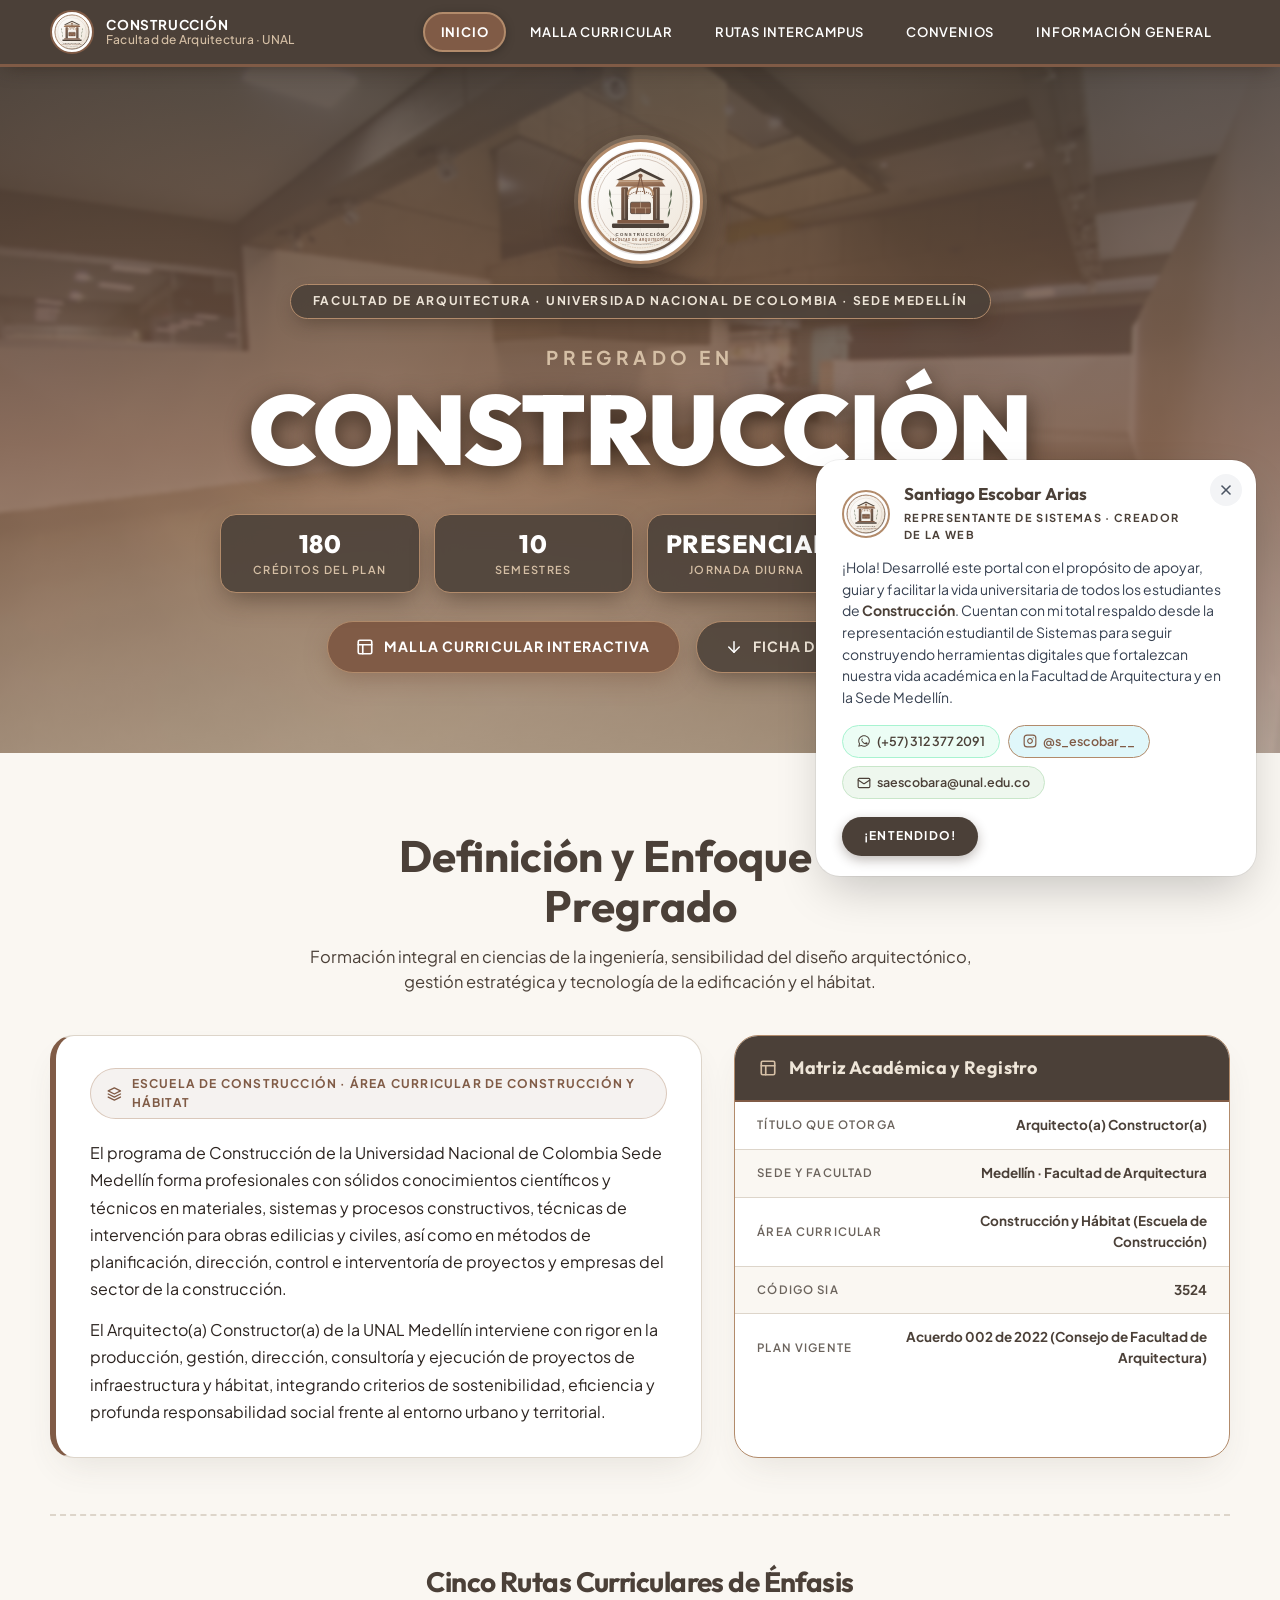
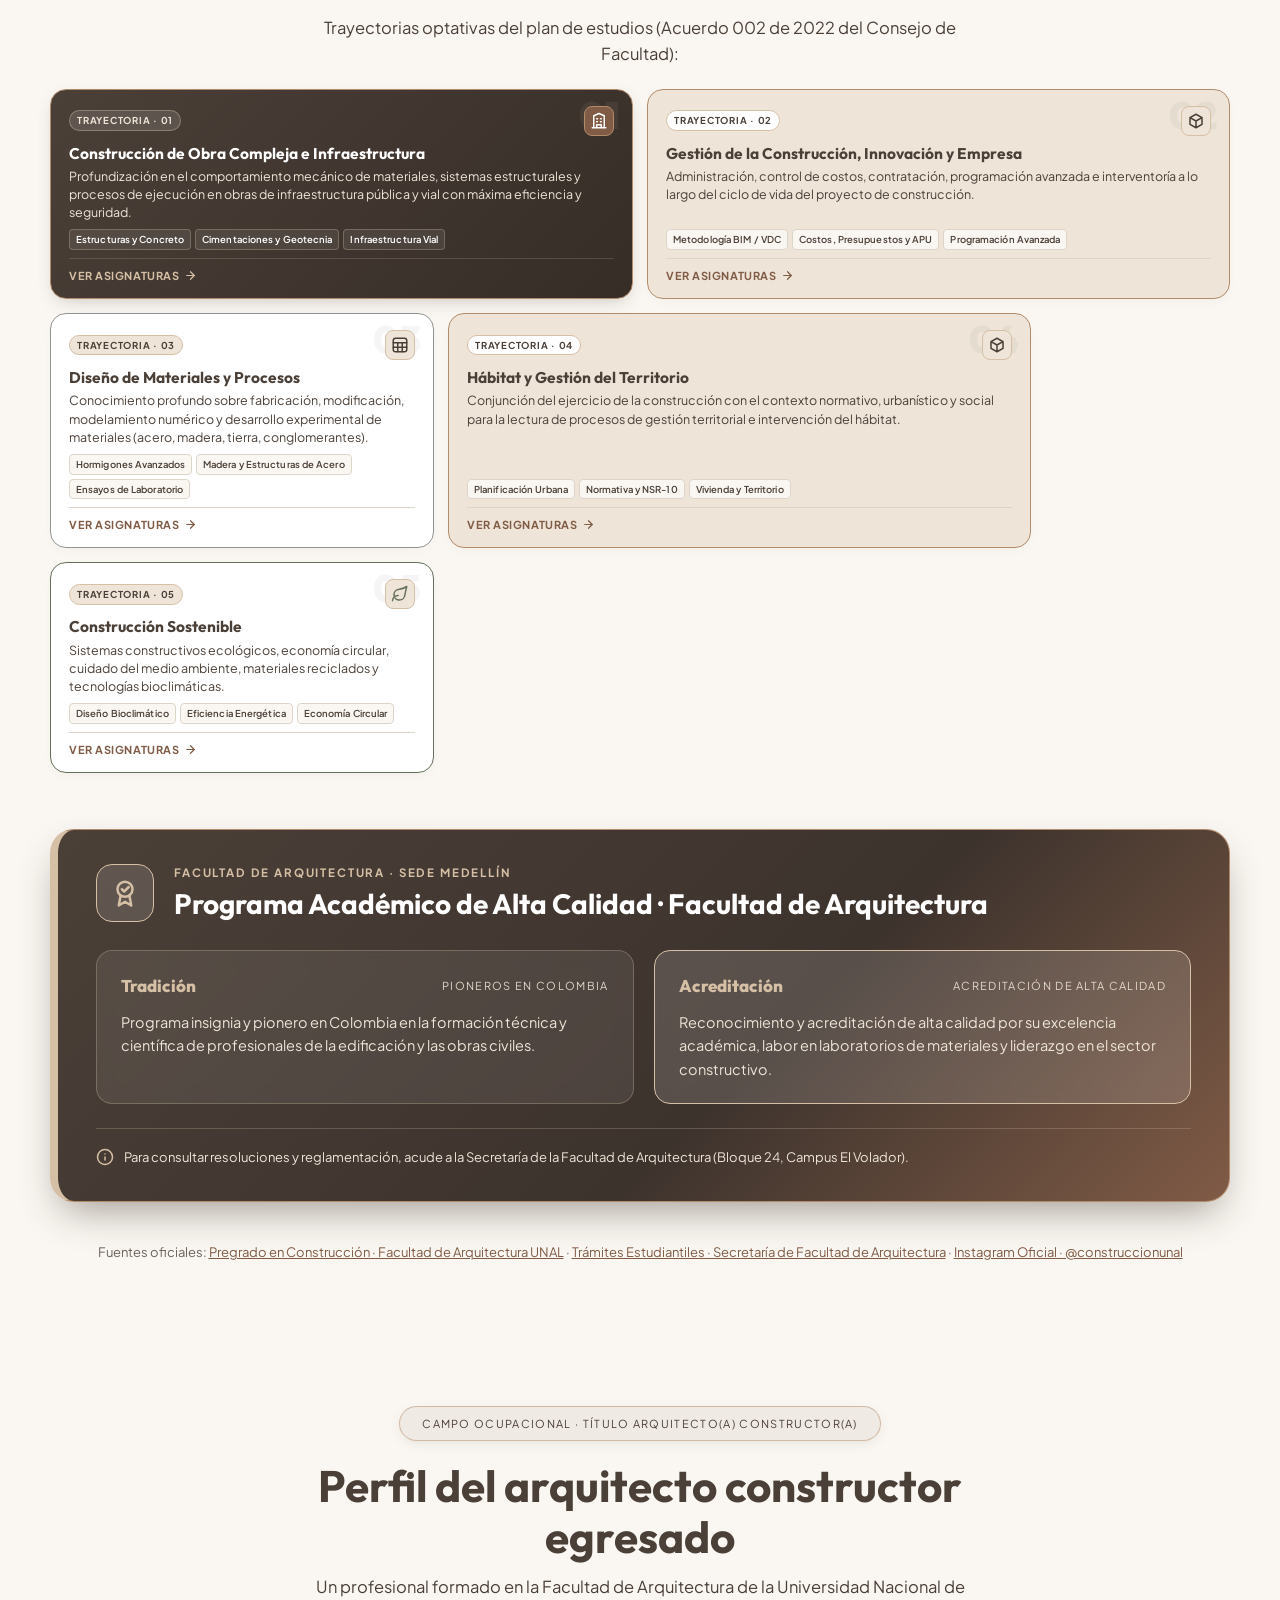
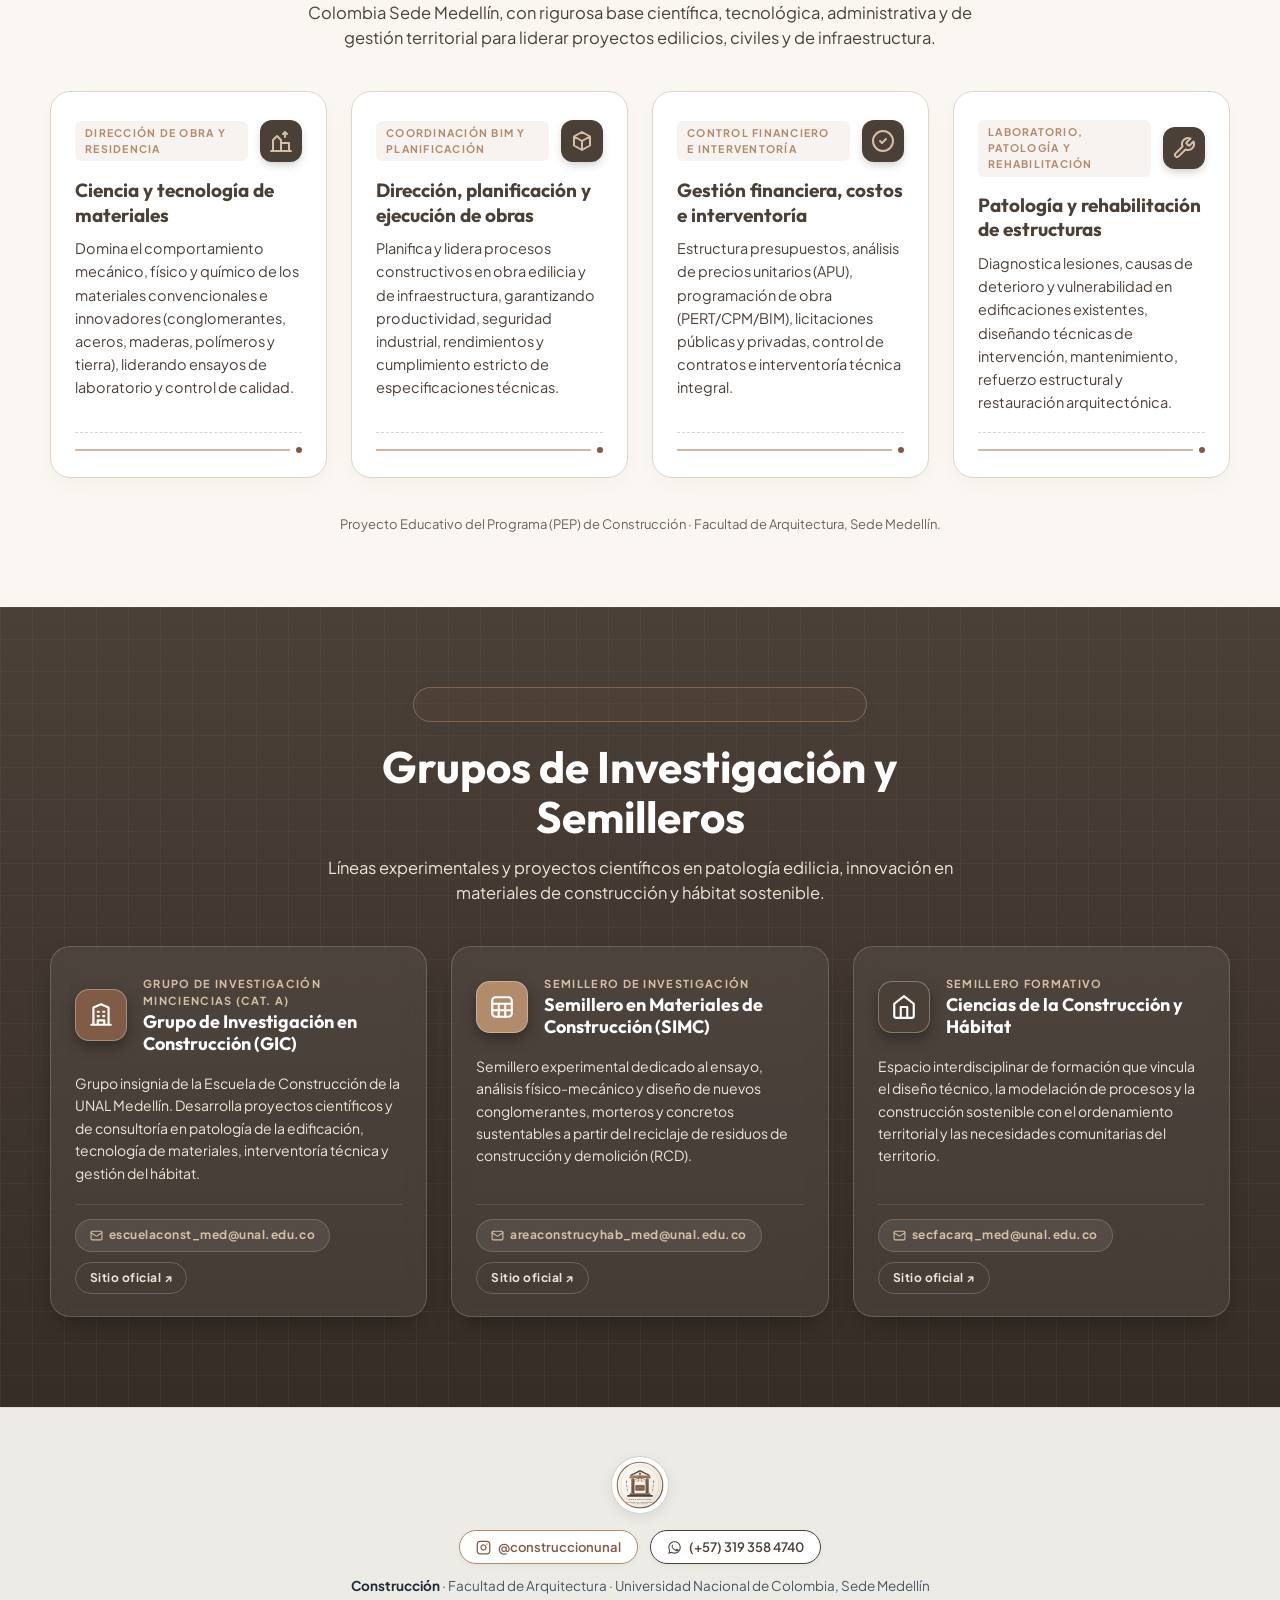
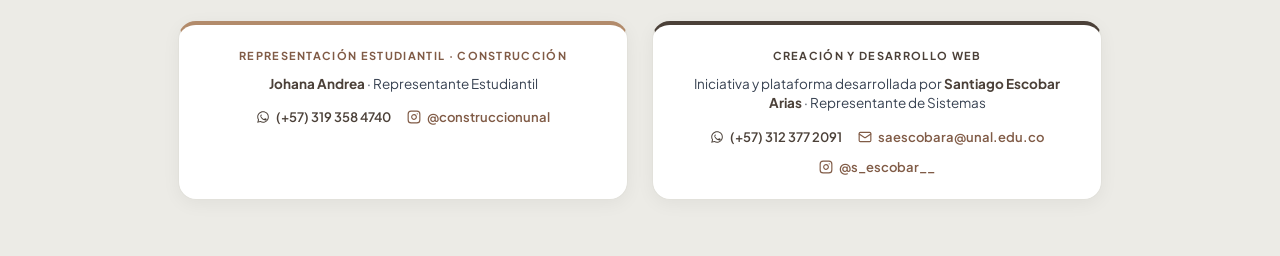
==== index.html @ 7290013f "Beta-construcción" ====
<!doctype html>
<html lang="es">
<head>
  <meta charset="utf-8">
  <meta name="viewport" content="width=device-width, initial-scale=1">
  <title>Construcción · UNAL Medellín</title>
  <meta name="description" content="Pregrado en Construcción de la Facultad de Arquitectura, Universidad Nacional de Colombia, Sede Medellín: información del programa, malla curricular interactiva, perfil del egresado, grupos estudiantiles y semilleros de investigación.">
  <link rel="icon" type="image/svg+xml" href="img/favicon.svg">
  <link rel="preconnect" href="https://fonts.googleapis.com">
  <link rel="preconnect" href="https://fonts.gstatic.com" crossorigin>
  <link rel="stylesheet" href="https://fonts.googleapis.com/css2?family=Outfit:wght@400;500;600;700;800;900&family=Plus+Jakarta+Sans:ital,wght@0,400;0,500;0,600;0,700;0,800;1,400;1,600&display=swap">
  <link rel="stylesheet" href="css/base.css">
  <link rel="stylesheet" href="css/inicio.css">
</head>
<body data-pagina="inicio">

  <div id="barra"></div>

  <!-- PORTADA -->
  <section class="portada foto foto--entrada">
    <div class="contenedor portada__contenido">
      <div class="portada__logo-wrap">
        <img class="portada__logo" src="img/logo-construccion.svg" alt="Logo de Construcción · Facultad de Arquitectura" width="130" height="130">
      </div>
      <p class="portada__lugar">Facultad de Arquitectura · Universidad Nacional de Colombia · Sede Medellín</p>

      <h1 class="portada__titulo">
        <span class="portada__antetitulo">Pregrado en</span>
        <span class="letras-varsity" data-texto="Construcción">Construcción</span>
      </h1>

      <ul class="portada__cifras" id="portada-cifras" aria-label="Datos clave del programa"></ul>

      <div class="portada__acciones">
        <a href="malla.html" class="portada__boton portada__boton--principal">
          <svg viewBox="0 0 24 24" fill="none" stroke="currentColor" stroke-width="2.2" stroke-linecap="round" stroke-linejoin="round" width="18" height="18" aria-hidden="true"><rect width="18" height="18" x="3" y="3" rx="2"/><path d="M3 9h18"/><path d="M9 21V9"/></svg>
          <span>Malla Curricular Interactiva</span>
        </a>
        <a href="#programa" class="portada__boton portada__boton--secundario">
          <svg viewBox="0 0 24 24" fill="none" stroke="currentColor" stroke-width="2" stroke-linecap="round" stroke-linejoin="round" width="18" height="18" aria-hidden="true"><path d="M12 5v14"/><path d="m19 12-7 7-7-7"/></svg>
          <span>Ficha del Proyecto</span>
        </a>
      </div>
    </div>
  </section>

  <main>

    <!-- EL PROGRAMA: se carga al abrir la página -->
    <section class="seccion programa" id="programa" aria-labelledby="programa-titulo">
      <div class="contenedor" id="programa-contenido">
        <p class="cargando">Cargando programa…</p>
      </div>
    </section>

    <!-- PERFIL DEL EGRESADO: se carga cuando la persona se acerca -->
    <section class="seccion perfil" id="perfil" aria-labelledby="perfil-titulo" data-carga="perfil">
      <div class="contenedor" id="perfil-contenido">
        <p class="cargando">Cargando perfil…</p>
      </div>
    </section>

    <!-- GRUPOS ESTUDIANTILES Y SEMILLEROS: se carga cuando la persona se acerca -->
    <section class="grupos" id="grupos" aria-labelledby="grupos-titulo" data-carga="grupos">
      <div class="contenedor" id="grupos-contenido">
        <p class="cargando">Cargando grupos…</p>
      </div>
    </section>

  </main>

  <div id="pie"></div>

  <script src="js/comun.js"></script>
  <script src="js/inicio.js"></script>
</body>
</html>
---- css/base.css ----
/* =========================================================
   CONSTRUCCIÓN · FACULTAD DE ARQUITECTURA · UNAL MEDELLÍN
   ESTILOS COMUNES — PALETA 02: TIERRA Y ARQUITECTURA + GRIS CEMENTO
   1. Variables y base
   2. Fondos y velos arquitectónicos
   3. Barra superior y navegación
   4. Portada
   5. Títulos de sección y mensajes
   6. Pie (Tarjetas oficiales)
   7. Mensaje flotante de bienvenida (Modal oficial)
   ========================================================= */


/* ---------- 1. Variables y base ---------- */

:root {
  /* Paleta Oficial Construcción · Facultad de Arquitectura (Paleta 02: Tierra y arquitectura + gris cemento) */
  --cafe-profundo: #4B4038;       /* Contraste profundo para textos, sombras y cabeceras */
  --tierra: #805B46;              /* Dominante de marca: ladrillo, arcilla, botones y acentos */
  --madera: #B28B6B;              /* Acento cálido estructural: tabs, bordes y badges */
  --arena: #D5BFA5;               /* Fondo suave, highlights y píldoras */
  --marfil: #EEE5D8;              /* Papel arquitectónico, fondos claros y contrastes limpios */
  --oliva: #65715B;               /* Sostenibilidad, ambiente y libre elección */
  --gris-cemento: #929493;        /* Concreto, líneas de retícula y metadatos */

  /* Aliases de compatibilidad */
  --verde-bosque: var(--cafe-profundo);
  --turquesa: var(--madera);
  --lima-vibrante: var(--arena);
  --lima-suave: var(--marfil);
  --azul-marino: var(--cafe-profundo);

  --color-primario: var(--tierra);
  --color-acento: var(--madera);
  --color-secundario: var(--cafe-profundo);
  --color-resalte: var(--arena);

  --azul: var(--tierra);
  --azul-oscuro: var(--cafe-profundo);
  --azul-brillante: var(--madera);
  --papel: #FAF7F2;
  --tinta: #2C2420;
  --tinta-suave: #4B4038;
  --gris: #6B635C;
  --linea: #DDD5CA;

  /* Colores de los componentes de la malla */
  --fundamentacion: #805B46;     /* Tierra / Arcilla (Ciencias Básicas e Ingeniería) */
  --disciplinar: #4B4038;        /* Café Profundo (Sistemas Constructivos y Obras) */
  --libre: #65715B;              /* Oliva (Libre Elección y Hábitat) */
  --optativa: #B28B6B;          /* Madera (Rutas Curriculares de Énfasis) */
  --nivelacion: #929493;        /* Gris Cemento (Nivelación) */

  /* Tipografías modernas que evocan Construcción y Hábitat */
  --letra-titulo: 'Outfit', -apple-system, BlinkMacSystemFont, "Segoe UI", Roboto, sans-serif;
  --letra-universidad: 'Plus Jakarta Sans', -apple-system, BlinkMacSystemFont, "Segoe UI", Roboto, sans-serif;
  --letra-texto: 'Plus Jakarta Sans', -apple-system, BlinkMacSystemFont, "Segoe UI", Roboto, sans-serif;
  --letra-estrecha: 'Plus Jakarta Sans', -apple-system, BlinkMacSystemFont, "Segoe UI", Roboto, sans-serif;
}

*, *::before, *::after { box-sizing: border-box; }
[hidden] { display: none !important; }

html { scroll-behavior: smooth; }

body {
  margin: 0;
  font-family: var(--letra-texto);
  line-height: 1.55;
  color: var(--tinta);
  background: url(../img/textura.svg), var(--papel);
}

h1, h2, h3, h4, p { margin: 0; }
svg { display: block; }
button { font: inherit; color: inherit; cursor: pointer; }
a { color: var(--azul); }

.contenedor {
  width: min(1180px, 100% - 32px);
  margin-inline: auto;
}

.solo-lectores {
  position: absolute;
  width: 1px; height: 1px;
  overflow: hidden;
  clip-path: inset(50%);
  white-space: nowrap;
}

@keyframes aparecer {
  from { opacity: 0; transform: translateY(8px); }
  to { opacity: 1; transform: none; }
}


/* ---------- 2. Fondos con fotos de la Facultad de Arquitectura / Hábitat y Construcción ----------
   Uso: class="foto foto--entrada". La foto va en ::before y un velo arquitectónico en ::after. */

.foto {
  position: relative;
  isolation: isolate;
  overflow: hidden;
  background-color: var(--verde-bosque);
}
.foto::before,
.foto::after {
  content: '';
  position: absolute;
  z-index: -1;
}
.foto::before {
  inset: -14px;
  background-size: cover;
  background-position: center;
  filter: blur(2px);
}
.foto::after {
  inset: 0;
  background: linear-gradient(180deg, rgba(75, 64, 56, 0.88) 0%, rgba(128, 91, 70, 0.8) 55%, rgba(178, 139, 107, 0.55) 100%);
}
.foto--entrada::before { background-image: url(../img/campus-edificio.jpg); }
.foto--panoramica::before,
.foto--edificio::before { background-image: url(../img/campus-entrada.jpg); }


/* ---------- 3. Barra superior y navegación ---------- */

.barra {
  position: sticky;
  top: 0;
  z-index: 20;
  background: var(--cafe-profundo);
  border-bottom: 3.5px solid var(--tierra);
  box-shadow: 0 4px 20px -6px rgba(45, 30, 20, .6);
}
.barra__contenido {
  display: flex;
  align-items: center;
  justify-content: space-between;
  gap: 16px;
  min-height: 64px;
}
.barra__marca {
  display: flex;
  align-items: center;
  gap: 12px;
  color: #fff;
  text-decoration: none;
}
.barra__escudo { width: 44px; height: 44px; flex: none; display: flex; align-items: center; justify-content: center; }
.barra__escudo-img {
  width: 44px;
  height: 44px;
  border-radius: 50%;
  object-fit: contain;
  padding: 2px;
  border: 2px solid var(--tierra);
  background: #fff;
  display: block;
}
.barra__texto {
  display: flex;
  flex-direction: column;
  font-family: var(--letra-universidad);
  font-size: 13.5px;
  font-weight: 700;
  line-height: 1.2;
  letter-spacing: .06em;
  text-transform: uppercase;
  color: #ffffff;
}
.barra__texto small {
  font-family: var(--letra-texto);
  font-size: 12px;
  letter-spacing: .02em;
  text-transform: none;
  color: var(--arena);
  font-weight: 500;
}

.nav { display: flex; gap: 6px; }
.nav a {
  padding: 8px 16px;
  border-radius: 999px;
  border: 2px solid transparent;
  font-family: var(--letra-universidad);
  font-size: 13px;
  letter-spacing: .06em;
  text-transform: uppercase;
  font-weight: 600;
  text-decoration: none;
  white-space: nowrap;
  color: #ffffff;
  transition: background .15s, color .15s, border-color .15s;
}
.nav a:hover {
  background: rgba(213, 191, 165, .2);
  color: var(--marfil);
}
.nav a[aria-current="page"] {
  background: var(--tierra);
  color: #ffffff;
  border-color: var(--madera);
  font-weight: 700;
  box-shadow: 0 2px 10px rgba(0, 0, 0, .25);
}
.nav a:focus-visible { outline: 3px solid var(--arena); outline-offset: 2px; }

/* Botón menú móvil (oculto en pantallas grandes) */
.barra__boton-menu {
  display: none;
  align-items: center;
  gap: 8px;
  padding: 8px 14px;
  border-radius: 999px;
  border: 1.5px solid rgba(255, 255, 255, 0.35);
  background: rgba(255, 255, 255, 0.1);
  color: #fff;
  font-family: var(--letra-universidad);
  font-size: 12px;
  letter-spacing: .1em;
  text-transform: uppercase;
  font-weight: 600;
  transition: background .15s, border-color .15s, color .15s, transform .1s;
}
.barra__boton-menu:hover {
  background: rgba(255, 255, 255, 0.2);
  border-color: #fff;
}
.barra__boton-menu:active {
  transform: scale(0.97);
}
.barra__boton-menu:focus-visible {
  outline: 3px solid var(--lima-vibrante);
  outline-offset: 2px;
}
.barra__icono {
  width: 18px;
  height: 18px;
  display: flex;
  align-items: center;
  justify-content: center;
}
.barra__icono svg {
  width: 18px;
  height: 18px;
}
.barra__icono--cerrar {
  display: none;
}

/* Estado abierto en la barra */
.barra.is-menu-abierto .barra__boton-menu {
  background: #fff;
  color: var(--verde-bosque);
  border-color: var(--lima-vibrante);
}
.barra.is-menu-abierto .barra__icono--abrir {
  display: none;
}
.barra.is-menu-abierto .barra__icono--cerrar {
  display: flex;
}


/* ---------- 4. Portada ---------- */

.portada__contenido {
  display: flex;
  flex-direction: column;
  align-items: center;
  text-align: center;
  padding: 72px 0 80px;
}
.portada--corta .portada__contenido { padding: 48px 0 52px; }

.portada__lugar {
  display: inline-flex;
  align-items: center;
  gap: 8px;
  padding: 7px 22px;
  border-radius: 999px;
  background: rgba(75, 64, 56, 0.88);
  border: 1px solid var(--madera);
  color: var(--marfil);
  font-family: var(--letra-universidad);
  font-size: 12px;
  font-weight: 700;
  letter-spacing: .14em;
  text-transform: uppercase;
  margin-bottom: 18px;
  backdrop-filter: blur(10px);
  box-shadow: 0 8px 20px -6px rgba(45, 30, 20, 0.45);
}
.portada__titulo { margin-top: 6px; }
.portada__antetitulo {
  display: block;
  font-family: var(--letra-universidad);
  font-size: clamp(14px, 2.2vw, 19px);
  letter-spacing: .24em;
  text-transform: uppercase;
  color: var(--arena);
  font-weight: 700;
  margin-bottom: 8px;
}

/* Tipografía de portada moderna */
.letras-varsity {
  position: relative;
  display: inline-block;
  font-family: var(--letra-titulo);
  font-weight: 900;
  font-size: clamp(48px, 9vw, 98px);
  line-height: 1;
  letter-spacing: -0.01em;
  text-transform: uppercase;
  color: #ffffff;
  text-shadow: 0 6px 24px rgba(45, 30, 20, 0.85);
}
.portada--corta .letras-varsity { font-size: clamp(40px, 7vw, 82px); }
.letras-varsity--sub {
  display: block;
  margin-top: 4px;
  font-size: clamp(44px, 8.5vw, 92px);
  letter-spacing: -0.01em;
  background: linear-gradient(135deg, var(--arena) 0%, var(--marfil) 100%);
  -webkit-background-clip: text;
  -webkit-text-fill-color: transparent;
  filter: drop-shadow(0 4px 18px rgba(45, 30, 20, 0.6));
}
.letras-varsity::before {
  display: none;
}

.portada__logo-wrap {
  margin-bottom: 20px;
}
.portada__logo {
  width: 125px;
  height: 125px;
  border-radius: 50%;
  object-fit: contain;
  padding: 6px;
  border: 3.5px solid var(--madera);
  box-shadow: 0 12px 32px rgba(45, 30, 20, .6), 0 0 0 4px rgba(213, 191, 165, 0.3);
  background: #ffffff;
  display: block;
  margin: 0 auto;
  transition: transform .25s ease, box-shadow .25s ease;
}
.portada__logo:hover {
  transform: scale(1.06);
  box-shadow: 0 16px 36px rgba(45, 30, 20, .75), 0 0 0 5px var(--arena);
}

.portada__subtitulo {
  margin-top: 14px;
  font-family: var(--letra-titulo);
  font-size: clamp(24px, 4.2vw, 44px);
  letter-spacing: .02em;
  text-transform: uppercase;
  font-weight: 700;
  color: #fff;
}
.portada__texto {
  max-width: 620px;
  margin-top: 14px;
  font-size: 17px;
  color: var(--marfil);
}

.portada__cifras {
  display: grid;
  grid-template-columns: repeat(4, 1fr);
  gap: 14px;
  width: min(840px, 100%);
  margin: 36px 0 0;
  padding: 0;
  list-style: none;
}
.portada__cifras li {
  display: flex;
  flex-direction: column;
  align-items: center;
  justify-content: center;
  padding: 16px 14px;
  background: rgba(75, 64, 56, 0.88);
  backdrop-filter: blur(14px);
  border: 1.5px solid var(--madera);
  border-radius: 16px;
  box-shadow: 0 10px 26px -6px rgba(45, 30, 20, 0.5);
  transition: transform .2s ease, border-color .2s ease, box-shadow .2s ease;
  font-family: var(--letra-titulo);
  font-weight: 800;
  font-size: 25px;
  line-height: 1.1;
  letter-spacing: .02em;
  text-transform: uppercase;
  color: #ffffff;
}
.portada__cifras li:hover {
  transform: translateY(-3px);
  border-color: var(--arena);
  background: rgba(75, 64, 56, 0.95);
  box-shadow: 0 16px 32px -6px rgba(45, 30, 20, 0.65);
}
.portada__cifras small {
  margin-top: 5px;
  font-family: var(--letra-universidad);
  font-weight: 600;
  font-size: 11px;
  letter-spacing: .12em;
  text-transform: uppercase;
  color: var(--arena);
}

.portada__boton {
  display: inline-flex;
  align-items: center;
  gap: 10px;
  height: 52px;
  margin-top: 28px;
  padding: 0 28px;
  border-radius: 999px;
  background: var(--tierra);
  color: #ffffff;
  font-family: var(--letra-universidad);
  font-weight: 700;
  font-size: 14px;
  letter-spacing: .08em;
  text-transform: uppercase;
  text-decoration: none;
  border: 1.5px solid var(--madera);
  box-shadow: 0 8px 24px -4px rgba(128, 91, 70, .55);
  transition: transform .15s, background .15s, box-shadow .15s, border-color .15s;
}
.portada__boton:hover {
  transform: translateY(-2px);
  background: var(--madera);
  border-color: var(--arena);
  color: #ffffff;
  box-shadow: 0 12px 28px -4px rgba(128, 91, 70, .7);
}
.portada__boton svg { width: 18px; height: 18px; color: #ffffff; }

.portada__acciones {
  display: flex;
  flex-wrap: wrap;
  align-items: center;
  justify-content: center;
  gap: 16px;
  margin-top: 28px;
}
.portada__acciones .portada__boton {
  margin-top: 0;
}
.portada__boton--secundario {
  background: rgba(75, 64, 56, .85);
  color: var(--marfil);
  border: 1.5px solid var(--madera);
  box-shadow: 0 8px 24px -6px rgba(45, 30, 20, .5);
}
.portada__boton--secundario:hover {
  background: var(--cafe-profundo);
  border-color: var(--arena);
  color: #ffffff;
  box-shadow: 0 12px 28px -6px rgba(45, 30, 20, .7);
}
  border-color: var(--turquesa);
  color: #fff;
  box-shadow: 0 12px 26px -8px rgba(0, 188, 200, .4);
}
.portada__boton--secundario svg {
  color: var(--turquesa);
}


/* ---------- 5. Títulos de sección y mensajes ---------- */

.seccion { padding: 72px 0; }

.seccion-titulo {
  max-width: 680px;
  margin: 0 auto 40px;
  text-align: center;
}
.seccion-titulo__antetitulo {
  font-family: var(--letra-universidad);
  font-size: 12.5px;
  font-weight: 700;
  letter-spacing: .2em;
  text-transform: uppercase;
  color: var(--tierra);
}
.seccion-titulo h2 {
  margin-top: 6px;
  font-family: var(--letra-titulo);
  font-weight: 700;
  font-size: clamp(30px, 4.5vw, 44px);
  line-height: 1.15;
  color: var(--verde-bosque);
  -webkit-text-stroke: 0;
  filter: none;
}
.seccion-titulo__intro { margin-top: 12px; font-size: 16.5px; color: var(--tinta-suave); }

.aviso {
  max-width: 560px;
  margin: 40px auto;
  padding: 22px 24px;
  border: 2px dashed var(--azul);
  border-radius: 18px;
  background: #fff;
  text-align: center;
  color: var(--tinta-suave);
}
.aviso strong { color: var(--azul-marino); }
.aviso code {
  padding: 2px 6px;
  border-radius: 6px;
  background: var(--marfil);
  color: var(--cafe-profundo);
  font-size: 14px;
}

.cargando {
  padding: 48px 0;
  text-align: center;
  font-family: var(--letra-universidad);
  letter-spacing: .2em;
  text-transform: uppercase;
  font-size: 13px;
  color: var(--gris);
}


/* ---------- 6. Pie de Página (Idéntico al diseño con 2 tarjetas) ---------- */

.pie {
  background: #ecebe6;
  border-top: 1px solid #dddcd6;
  padding: 48px 16px 56px;
  display: flex;
  flex-direction: column;
  align-items: center;
  gap: 24px;
}

.pie__marca-central {
  display: flex;
  flex-direction: column;
  align-items: center;
  text-align: center;
  gap: 12px;
  max-width: 680px;
  margin: 0 auto;
}

.pie__escudo {
  width: 58px;
  height: 58px;
  display: flex;
  align-items: center;
  justify-content: center;
  margin-bottom: 2px;
}

.pie__escudo-img {
  width: 58px;
  height: 58px;
  border-radius: 50%;
  object-fit: contain;
  background: #ffffff;
  padding: 4px;
  border: 1px solid #d4d3cc;
  box-shadow: 0 4px 14px rgba(0, 0, 0, 0.08);
  display: block;
}

.pie__pildoras-carrera {
  display: inline-flex;
  align-items: center;
  justify-content: center;
  gap: 12px;
  flex-wrap: wrap;
  margin-top: 2px;
}

.pie__pildora {
  display: inline-flex;
  align-items: center;
  gap: 7px;
  padding: 6px 16px;
  border-radius: 999px;
  background: #ffffff;
  border: 1px solid #dfded8;
  font-size: 13px;
  font-weight: 600;
  text-decoration: none;
  box-shadow: 0 2px 6px rgba(0, 0, 0, 0.04);
  transition: transform .15s, border-color .15s, box-shadow .15s;
}

.pie__pildora:hover {
  transform: translateY(-1px);
  box-shadow: 0 4px 12px rgba(0, 0, 0, 0.08);
}

.pie__pildora--ig {
  color: var(--azul);
  border-color: var(--turquesa);
}
.pie__pildora--ig:hover {
  background: rgba(178, 139, 107, 0.1);
  border-color: var(--azul);
}

.pie__pildora--wpp {
  color: var(--verde-bosque);
  border-color: var(--verde-bosque);
}
.pie__pildora--wpp:hover {
  background: rgba(128, 91, 70, 0.1);
  border-color: var(--verde-bosque);
}

.pie__titulo-carrera {
  font-size: 13.5px;
  color: #4b5563;
  line-height: 1.5;
  margin: 0;
}

.pie__titulo-carrera strong {
  color: #1f2937;
  font-weight: 700;
}

/* Rejilla de dos tarjetas */
.pie__tarjetas-grid {
  display: grid;
  grid-template-columns: repeat(2, minmax(320px, 450px));
  justify-content: center;
  gap: 24px;
  width: min(940px, 100%);
  margin: 0 auto;
}

.pie__tarjeta {
  background: #ffffff;
  border-radius: 18px;
  padding: 22px 24px;
  box-shadow: 0 4px 18px rgba(0, 0, 0, 0.05);
  border: 1px solid #e2e1db;
  text-align: center;
  display: flex;
  flex-direction: column;
  align-items: center;
  gap: 10px;
  position: relative;
  overflow: hidden;
}

.pie__tarjeta--representacion {
  border-top: 4px solid var(--turquesa);
}

.pie__tarjeta--desarrollo {
  border-top: 4px solid var(--verde-bosque);
}

.pie__tarjeta-sub {
  font-family: var(--letra-universidad);
  font-size: 11px;
  font-weight: 700;
  letter-spacing: .12em;
  text-transform: uppercase;
}

.pie__tarjeta--representacion .pie__tarjeta-sub {
  color: var(--azul);
}

.pie__tarjeta--desarrollo .pie__tarjeta-sub {
  color: var(--verde-bosque);
}

.pie__tarjeta-nombre {
  font-size: 13.5px;
  line-height: 1.45;
  color: #374151;
  margin: 0;
}

.pie__tarjeta-nombre strong {
  color: var(--azul-marino);
  font-weight: 700;
}

.pie__tarjeta-enlaces {
  display: flex;
  align-items: center;
  justify-content: center;
  gap: 16px;
  flex-wrap: wrap;
  margin-top: 4px;
}

.pie__tarjeta-enlaces--segunda {
  margin-top: 0;
}

.pie__enlace-contacto {
  display: inline-flex;
  align-items: center;
  gap: 6px;
  font-size: 13px;
  text-decoration: none;
  font-weight: 600;
  transition: color .15s, transform .15s;
}

.pie__enlace-contacto:hover {
  transform: translateY(-1px);
}

.pie__enlace-contacto--wpp {
  color: var(--verde-bosque);
}
.pie__enlace-contacto--wpp:hover {
  color: var(--turquesa);
}

.pie__enlace-contacto--correo {
  color: var(--azul);
}
.pie__enlace-contacto--correo:hover {
  color: var(--azul-marino);
}

.pie__enlace-contacto--ig {
  color: var(--azul);
}
.pie__enlace-contacto--ig:hover {
  color: var(--verde-bosque);
}


/* ---------- 7. Mensaje flotante de bienvenida (Diseño modal oficial) ---------- */

.toast-autor {
  position: fixed;
  bottom: 24px;
  right: 24px;
  z-index: 9999;
  max-width: 440px;
  width: calc(100% - 32px);
  pointer-events: none;
  opacity: 0;
  transform: translateY(24px) scale(0.96);
  transition: opacity .35s cubic-bezier(0.16, 1, 0.3, 1), transform .35s cubic-bezier(0.16, 1, 0.3, 1);
}

.toast-autor.is-visible {
  pointer-events: auto;
  opacity: 1;
  transform: translateY(0) scale(1);
}

.toast-autor.is-hiding {
  opacity: 0;
  transform: translateY(16px) scale(0.95);
}

.toast-autor__tarjeta {
  background: #ffffff;
  border-radius: 24px;
  padding: 24px 26px 20px;
  box-shadow: 0 20px 48px -10px rgba(0, 0, 0, 0.22), 0 0 0 1px rgba(0, 0, 0, 0.06);
  display: flex;
  flex-direction: column;
  gap: 14px;
  position: relative;
}

.toast-autor__cerrar {
  position: absolute;
  top: 14px;
  right: 14px;
  width: 32px;
  height: 32px;
  border-radius: 50%;
  background: #f3f4f6;
  border: none;
  color: #4b5563;
  display: grid;
  place-items: center;
  cursor: pointer;
  transition: background .15s, color .15s, transform .1s;
}

.toast-autor__cerrar:hover {
  background: #e5e7eb;
  color: #111827;
  transform: scale(1.05);
}

.toast-autor__cabecera {
  display: flex;
  align-items: center;
  gap: 14px;
  padding-right: 32px;
}

.toast-autor__avatar {
  width: 48px;
  height: 48px;
  border-radius: 50%;
  border: 2px solid var(--turquesa);
  padding: 2px;
  background: #ffffff;
  flex-shrink: 0;
  overflow: hidden;
}

.toast-autor__avatar-img {
  width: 100%;
  height: 100%;
  object-fit: contain;
  border-radius: 50%;
  display: block;
}

.toast-autor__titulos {
  display: flex;
  flex-direction: column;
  gap: 2px;
}

.toast-autor__nombre {
  font-family: var(--letra-titulo);
  font-size: 17px;
  font-weight: 700;
  color: var(--azul-marino);
  line-height: 1.2;
}

.toast-autor__cargo {
  font-family: var(--letra-universidad);
  font-size: 11px;
  font-weight: 700;
  letter-spacing: .12em;
  text-transform: uppercase;
  color: var(--verde-bosque);
  margin-top: 2px;
}

.toast-autor__mensaje {
  font-size: 14px;
  line-height: 1.55;
  color: #374151;
  margin: 0;
}

.toast-autor__mensaje strong {
  color: var(--azul-marino);
  font-weight: 700;
}

.toast-autor__pildoras {
  display: flex;
  flex-wrap: wrap;
  gap: 8px;
  margin-top: 2px;
}

.toast-autor__pildora {
  display: inline-flex;
  align-items: center;
  gap: 6px;
  border-radius: 999px;
  padding: 6px 14px;
  font-size: 12.5px;
  font-weight: 600;
  text-decoration: none;
  transition: transform .15s, box-shadow .15s;
}

.toast-autor__pildora:hover {
  transform: translateY(-1px);
}

.toast-autor__pildora--wpp {
  background: #ecfdf5;
  border: 1px solid #a7f3d0;
  color: var(--verde-bosque);
}

.toast-autor__pildora--ig {
  background: #e0f7fa;
  border: 1px solid var(--turquesa);
  color: var(--azul);
}

.toast-autor__pildora--correo {
  background: #eef7ee;
  border: 1px solid #c8e6c9;
  color: var(--verde-bosque);
}

.toast-autor__btn-ok {
  background: var(--azul-marino);
  color: #ffffff;
  border: none;
  border-radius: 999px;
  padding: 10px 22px;
  font-family: var(--letra-universidad);
  font-size: 12px;
  font-weight: 700;
  letter-spacing: .1em;
  text-transform: uppercase;
  cursor: pointer;
  width: fit-content;
  margin-top: 4px;
  box-shadow: 0 4px 12px rgba(45, 30, 20, 0.3);
  transition: background .15s, transform .1s;
}

.toast-autor__btn-ok:hover {
  background: var(--verde-bosque);
  transform: translateY(-1px);
}


/* ---------- Tablet y móvil ---------- */

@keyframes menuDesplegar {
  from {
    opacity: 0;
    transform: translateY(-8px);
  }
  to {
    opacity: 1;
    transform: translateY(0);
  }
}

@media (min-width: 981px) and (max-width: 1120px) {
  .nav a {
    padding: 8px 12px;
    font-size: 12px;
  }
}

@media (max-width: 980px) {
  .barra__contenido {
    min-height: 58px;
    padding-block: 8px;
  }
  .barra__boton-menu {
    display: inline-flex;
    flex-shrink: 0;
  }
  .nav {
    display: none;
    position: absolute;
    top: 100%;
    left: 0;
    right: 0;
    background: var(--verde-bosque);
    border-bottom: 3.5px solid var(--lima-vibrante);
    box-shadow: 0 16px 30px -6px rgba(0, 0, 0, .65);
    padding: 16px;
    flex-direction: column;
    gap: 8px;
    max-height: calc(100vh - 65px);
    overflow-y: auto;
  }
  .barra.is-menu-abierto .nav {
    display: flex;
    animation: menuDesplegar .2s ease-out;
  }
  .nav a {
    width: 100%;
    padding: 12px 16px;
    border-radius: 12px;
    font-size: 13px;
    letter-spacing: .06em;
    text-align: center;
    border: 1px solid rgba(255, 255, 255, 0.15);
    background: rgba(255, 255, 255, 0.08);
  }
  .nav a:hover {
    background: rgba(255, 255, 255, 0.18);
    color: var(--lima-vibrante);
  }
  .nav a[aria-current="page"] {
    background: var(--tierra);
    color: #ffffff;
    border: 2px solid var(--madera);
    font-weight: 700;
  }
}

@media (max-width: 720px) {
  .portada__contenido { padding: 48px 0 56px; }
  .portada__cifras {
    grid-template-columns: repeat(2, 1fr);
    gap: 10px;
  }
  .seccion { padding: 52px 0; }

  .pie__tarjetas-grid {
    grid-template-columns: 1fr;
  }
}

@media (max-width: 480px) {
  .toast-autor {
    bottom: 12px;
    right: 12px;
    left: 12px;
    width: auto;
    max-width: none;
  }
  .toast-autor__tarjeta {
    padding: 18px 18px 16px;
  }
  .toast-autor__btn-ok {
    text-align: center;
    width: 100%;
  }
  .barra__escudo,
  .barra__escudo-img {
    width: 38px;
    height: 38px;
  }
  .barra__texto {
    font-size: 12px;
    letter-spacing: .04em;
  }
  .barra__texto small {
    font-size: 10.5px;
  }
  .barra__boton-menu {
    padding: 7px 11px;
    font-size: 11px;
  }
}
---- css/inicio.css ----
/* =========================================================
   CONSTRUCCIÓN · FACULTAD DE ARQUITECTURA · UNAL MEDELLÍN
   ESTILOS INICIO — IDENTIDAD ARQUITECTÓNICA, INGENIERIL Y EDIFICACIÓN
   1. Cajetines de proyecto y encabezados
   2. Tablero de obra (visión, pilares y ficha técnica)
   3. Rutas curriculares de especialización
   4. Acreditación de calidad
   5. Perfil del arquitecto(a) constructor(a)
   6. Comunidad, representación estudiantil y semilleros
   7. Adaptación móvil y responsive
   ========================================================= */


/* ---------- 1. Cajetines de Proyecto y Encabezados ---------- */

.cajetin-proyecto {
  display: inline-flex;
  flex-wrap: wrap;
  align-items: center;
  justify-content: center;
  gap: 12px 18px;
  padding: 8px 22px;
  border-radius: 999px;
  background: var(--marfil);
  border: 1px solid var(--madera);
  font-family: var(--letra-universidad);
  font-size: 11.5px;
  letter-spacing: .12em;
  text-transform: uppercase;
  color: var(--cafe-profundo);
  margin-bottom: 14px;
  box-shadow: 0 4px 14px -4px rgba(75, 64, 56, 0.15);
}

.cajetin-proyecto strong {
  color: var(--tierra);
}

.cajetin-proyecto--sub {
  background: rgba(128, 91, 70, 0.08);
  border-color: rgba(178, 139, 107, 0.5);
  font-size: 11px;
}


/* ---------- 2. Tablero de Obra (Visión y Ficha Técnica) ---------- */

.tablero-obra {
  display: grid;
  grid-template-columns: 1.25fr 0.95fr;
  gap: 32px;
  align-items: stretch;
  margin-top: 10px;
}

/* Columna Izquierda: Visión e Identidad */
.tablero-obra__col-identidad {
  display: flex;
}

.tablero-obra__tarjeta-vision {
  display: flex;
  flex-direction: column;
  gap: 20px;
  padding: 32px 34px;
  border-radius: 24px;
  background: #ffffff;
  border: 1px solid var(--linea);
  border-left: 6px solid var(--tierra);
  box-shadow: 0 16px 36px -12px rgba(75, 64, 56, 0.12);
  width: 100%;
}

.tablero-obra__badge-arquitectura {
  display: inline-flex;
  align-items: center;
  gap: 10px;
  padding: 6px 16px;
  border-radius: 999px;
  background: rgba(128, 91, 70, 0.08);
  border: 1px solid rgba(178, 139, 107, 0.4);
  font-family: var(--letra-universidad);
  font-size: 12px;
  letter-spacing: .1em;
  text-transform: uppercase;
  color: var(--tierra);
  font-weight: 700;
  align-self: flex-start;
}

.tablero-obra__parrafos {
  display: flex;
  flex-direction: column;
  gap: 14px;
  font-size: 16px;
  line-height: 1.7;
  color: var(--tinta);
}

/* 4 Pilares de Formación */
.pilares-formacion {
  margin-top: 10px;
  padding-top: 20px;
  border-top: 1px dashed var(--linea);
}

.pilares-formacion__titulo {
  font-family: var(--letra-universidad);
  font-size: 12px;
  letter-spacing: .14em;
  text-transform: uppercase;
  color: var(--gris);
  margin-bottom: 16px;
}

.pilares-formacion__grid {
  display: grid;
  grid-template-columns: repeat(2, 1fr);
  gap: 14px;
}

.pilar-card {
  display: flex;
  align-items: flex-start;
  gap: 12px;
  padding: 14px 16px;
  border-radius: 14px;
  background: var(--papel);
  border: 1px solid var(--linea);
  transition: transform .2s ease, border-color .2s ease, box-shadow .2s ease;
}

.pilar-card:hover {
  transform: translateY(-2px);
  border-color: var(--madera);
  box-shadow: 0 8px 20px -6px rgba(75, 64, 56, 0.15);
}

.pilar-card__icono {
  width: 36px;
  height: 36px;
  border-radius: 10px;
  background: var(--cafe-profundo);
  color: var(--arena);
  display: flex;
  align-items: center;
  justify-content: center;
  flex-shrink: 0;
  box-shadow: 0 4px 10px -2px rgba(75, 64, 56, 0.35);
}

.pilar-card__info {
  display: flex;
  flex-direction: column;
  gap: 3px;
}

.pilar-card__info strong {
  font-size: 13.5px;
  font-weight: 700;
  color: var(--cafe-profundo);
  line-height: 1.3;
}

.pilar-card__info span {
  font-size: 12px;
  color: var(--gris);
  line-height: 1.4;
}

/* Columna Derecha: Matriz de Especificaciones */
.tablero-obra__col-ficha {
  display: flex;
}

.ficha-especificaciones {
  display: flex;
  flex-direction: column;
  border-radius: 24px;
  background: #ffffff;
  border: 1.5px solid var(--madera);
  box-shadow: 0 16px 36px -12px rgba(75, 64, 56, 0.12);
  overflow: hidden;
  width: 100%;
}

.ficha-especificaciones__cabecera {
  display: flex;
  align-items: center;
  gap: 12px;
  padding: 18px 24px;
  background: var(--cafe-profundo);
  color: #ffffff;
  border-bottom: 2px solid var(--tierra);
}

.ficha-especificaciones__cabecera h3 {
  font-family: var(--letra-titulo);
  font-size: 18px;
  font-weight: 700;
  letter-spacing: .02em;
  color: var(--marfil);
}

.ficha-especificaciones__cabecera svg {
  color: var(--arena);
}

.ficha-especificaciones__lista {
  margin: 0;
  padding: 0;
  list-style: none;
  display: flex;
  flex-direction: column;
  flex: 1;
}

.ficha-especificaciones__item {
  display: flex;
  justify-content: space-between;
  align-items: center;
  gap: 16px;
  padding: 13px 22px;
  border-bottom: 1px solid var(--linea);
  font-size: 13.5px;
}

.ficha-especificaciones__item:last-child {
  border-bottom: none;
}

.ficha-especificaciones__item:nth-child(even) {
  background: var(--papel);
}

.ficha-especificaciones__clave {
  font-family: var(--letra-universidad);
  font-size: 11.5px;
  letter-spacing: .1em;
  text-transform: uppercase;
  color: var(--gris);
  font-weight: 600;
  flex-shrink: 0;
}

.ficha-especificaciones__valor {
  text-align: right;
  font-weight: 700;
  color: var(--cafe-profundo);
  word-break: break-word;
}


/* ---------- 3. Rutas Curriculares de Especialización ---------- */

.rutas-curriculares {
  margin-top: 56px;
  padding-top: 44px;
  border-top: 2px dashed var(--linea);
}

.seccion-titulo--rutas {
  margin-bottom: 22px;
}

.rutas__titulo {
  font-family: var(--letra-titulo);
  font-size: clamp(22px, 2.6vw, 28px);
  color: var(--cafe-profundo);
  letter-spacing: -.02em;
  margin: 0 0 6px;
  font-weight: 700;
}

/* =========================================================
   CINCO RUTAS CURRICULARES DE ÉNFASIS — BENTO COMPACTO
   (Matriz y Planos Técnicos, Cajas Reducidas Sin Franja)
   ========================================================= */

.rutas__bento {
  display: grid;
  grid-template-columns: repeat(12, 1fr);
  gap: 14px;
}

/* Base de la tarjeta Bento: Más compacta, sin franja superior */
.ruta-bento {
  position: relative;
  display: flex;
  flex-direction: column;
  padding: 16px 18px 14px;
  border-radius: 16px;
  border: 1.5px solid var(--linea);
  background: #ffffff;
  overflow: hidden;
  box-shadow: 0 4px 14px -6px rgba(75, 64, 56, 0.08);
  transition: transform .2s ease, box-shadow .2s ease, border-color .2s ease;
}

.ruta-bento:hover {
  transform: translateY(-3px);
  box-shadow: 0 10px 22px -8px rgba(75, 64, 56, 0.16);
}

/* Marca de agua pequeña y discreta en la esquina */
.ruta-bento__watermark {
  position: absolute;
  right: 12px;
  top: 6px;
  font-family: var(--letra-titulo);
  font-size: 38px;
  font-weight: 900;
  line-height: 1;
  color: rgba(75, 64, 56, 0.05);
  pointer-events: none;
  user-select: none;
}

.ruta-bento:hover .ruta-bento__watermark {
  color: rgba(75, 64, 56, 0.08);
}

/* Cabecera compacta */
.ruta-bento__top {
  display: flex;
  justify-content: space-between;
  align-items: center;
  position: relative;
  z-index: 2;
  margin-bottom: 8px;
}

.ruta-bento__badge {
  display: inline-block;
  padding: 2px 7px;
  border-radius: 999px;
  background: var(--marfil);
  border: 1px solid var(--arena);
  font-family: var(--letra-universidad);
  font-size: 9.5px;
  font-weight: 700;
  letter-spacing: .08em;
  text-transform: uppercase;
  color: var(--cafe-profundo);
}

.ruta-bento__icono {
  width: 30px;
  height: 30px;
  border-radius: 8px;
  background: var(--marfil);
  border: 1px solid var(--arena);
  color: var(--cafe-profundo);
  display: flex;
  align-items: center;
  justify-content: center;
  flex-shrink: 0;
  transition: all .2s ease;
}

.ruta-bento:hover .ruta-bento__icono {
  background: var(--tierra);
  border-color: var(--madera);
  color: #ffffff;
}

/* Contenido de la tarjeta */
.ruta-bento__nombre {
  position: relative;
  z-index: 2;
  font-family: var(--letra-titulo);
  font-size: 15.5px;
  font-weight: 700;
  line-height: 1.25;
  color: var(--cafe-profundo);
  margin-bottom: 4px;
}

.ruta-bento__descripcion {
  position: relative;
  z-index: 2;
  font-size: 12.5px;
  line-height: 1.45;
  color: var(--tinta-suave);
  margin-bottom: 8px;
  flex: 1;
}

/* Chips compactos */
.ruta-bento__tags {
  position: relative;
  z-index: 2;
  display: flex;
  flex-wrap: wrap;
  gap: 4px;
  margin-bottom: 8px;
}

.ruta-tag {
  display: inline-block;
  padding: 2px 6px;
  border-radius: 4px;
  background: var(--papel);
  border: 1px solid var(--linea);
  font-family: var(--letra-universidad);
  font-size: 9.5px;
  font-weight: 600;
  color: var(--cafe-profundo);
  letter-spacing: .01em;
  white-space: nowrap;
}

.ruta-bento:hover .ruta-tag {
  border-color: var(--madera);
}

/* Pie compacto con enlace */
.ruta-bento__pie {
  position: relative;
  z-index: 2;
  padding-top: 8px;
  border-top: 1px solid var(--linea);
  display: flex;
  align-items: center;
  justify-content: space-between;
  margin-top: auto;
}

.ruta-bento__cta {
  display: inline-flex;
  align-items: center;
  gap: 5px;
  font-family: var(--letra-universidad);
  font-size: 11px;
  font-weight: 700;
  letter-spacing: .05em;
  text-transform: uppercase;
  color: var(--tierra);
  text-decoration: none;
  transition: all .15s ease;
}

.ruta-bento__cta svg {
  transition: transform .15s ease;
}

.ruta-bento:hover .ruta-bento__cta {
  color: var(--cafe-profundo);
}

.ruta-bento:hover .ruta-bento__cta svg {
  transform: translateX(3px);
}


/* =========================================================
   ASIGNACIÓN DE RETÍCULA BENTO Y PERSONALIDADES DE MATERIAL
   ========================================================= */

/* Fila 1: 2 tarjetas de ancho medio (span 6 cada una) */
.ruta-bento--principal {
  grid-column: span 6;
  background: linear-gradient(135deg, var(--cafe-profundo) 0%, #362D27 100%);
  border-color: var(--madera);
  color: #ffffff;
  box-shadow: 0 6px 18px -6px rgba(75, 64, 56, 0.3);
}

.ruta-bento--principal .ruta-bento__watermark {
  color: rgba(213, 191, 165, 0.08);
}

.ruta-bento--principal .ruta-bento__badge {
  background: rgba(255, 255, 255, 0.12);
  border-color: rgba(213, 191, 165, 0.4);
  color: var(--marfil);
}

.ruta-bento--principal .ruta-bento__icono {
  background: var(--tierra);
  border-color: var(--madera);
  color: #ffffff;
}

.ruta-bento--principal .ruta-bento__nombre {
  color: #ffffff;
}

.ruta-bento--principal .ruta-bento__descripcion {
  color: var(--marfil);
}

.ruta-bento--principal .ruta-tag {
  background: rgba(255, 255, 255, 0.08);
  border-color: rgba(213, 191, 165, 0.3);
  color: #ffffff;
}

.ruta-bento--principal:hover .ruta-tag {
  background: rgba(255, 255, 255, 0.16);
  border-color: var(--arena);
}

.ruta-bento--principal .ruta-bento__pie {
  border-top-color: rgba(213, 191, 165, 0.2);
}

.ruta-bento--principal .ruta-bento__cta {
  color: var(--arena);
}

.ruta-bento--principal:hover .ruta-bento__cta {
  color: #ffffff;
}


/* Fila 1: Gestión de la Construcción & BIM (span 6) */
.ruta-bento--gestion {
  grid-column: span 6;
  background: var(--marfil);
  border-color: var(--madera);
}

.ruta-bento--gestion .ruta-bento__badge {
  background: #ffffff;
}


/* Fila 2: 3 tarjetas compactas (span 4 cada una) */
.ruta-bento--materiales {
  grid-column: span 4;
  background: #ffffff;
  border-color: var(--gris-cemento);
}

.ruta-bento--habitat {
  grid-column: span 4;
  background: #ffffff;
  border-color: var(--arena);
}

.ruta-bento--sostenible {
  grid-column: span 4;
  background: #ffffff;
  border-color: var(--oliva);
}

.ruta-bento--sostenible .ruta-bento__icono {
  color: var(--oliva);
}

.ruta-bento--sostenible:hover .ruta-bento__icono {
  background: var(--oliva);
  border-color: var(--oliva);
  color: #ffffff;
}


/* Adaptabilidad Responsiva */
@media (max-width: 900px) {
  .ruta-bento--principal,
  .ruta-bento--gestion,
  .ruta-bento--materiales,
  .ruta-bento--habitat,
  .ruta-bento--sostenible {
    grid-column: span 12;
  }
}

@media (max-width: 600px) {
  .ruta-bento { padding: 14px 16px 12px; }
  .ruta-bento__nombre { font-size: 15px; }
}


/* ---------- 4. Certificación y Acreditación de Calidad ---------- */

.acreditacion {
  margin-top: 56px;
  padding: 34px 38px;
  background: linear-gradient(135deg, var(--cafe-profundo) 0%, #3D332D 60%, var(--tierra) 100%);
  border-radius: 24px;
  border: 1.5px solid var(--madera);
  border-left: 8px solid var(--arena);
  box-shadow: 0 18px 40px -12px rgba(45, 30, 20, 0.45);
  color: #ffffff;
}

.acreditacion__cabecera {
  display: flex;
  align-items: center;
  gap: 20px;
  margin-bottom: 28px;
}

.acreditacion__sello-icono {
  width: 58px;
  height: 58px;
  border-radius: 16px;
  background: rgba(255, 255, 255, 0.12);
  border: 1.5px solid var(--arena);
  color: var(--arena);
  display: flex;
  align-items: center;
  justify-content: center;
  flex-shrink: 0;
}

.acreditacion__sello-icono svg {
  width: 30px;
  height: 30px;
}

.acreditacion__antetitulo {
  display: block;
  font-family: var(--letra-universidad);
  font-size: 11.5px;
  letter-spacing: .16em;
  text-transform: uppercase;
  color: var(--arena);
  font-weight: 700;
  margin-bottom: 4px;
}

.acreditacion__estado {
  font-family: var(--letra-titulo);
  font-size: clamp(20px, 2.8vw, 28px);
  font-weight: 700;
  color: #ffffff;
  line-height: 1.25;
}

.acreditacion__rejilla {
  display: grid;
  grid-template-columns: repeat(auto-fit, minmax(260px, 1fr));
  gap: 20px;
}

.acreditacion__tarjeta {
  padding: 22px 24px;
  background: rgba(255, 255, 255, 0.08);
  border: 1px solid rgba(213, 191, 165, 0.3);
  border-radius: 16px;
  backdrop-filter: blur(8px);
}

.acreditacion__tarjeta--renovacion {
  border-color: var(--arena);
  background: rgba(255, 255, 255, 0.14);
}

.acreditacion__tarjeta-encabezado {
  display: flex;
  justify-content: space-between;
  align-items: center;
  margin-bottom: 12px;
}

.acreditacion__anio-badge {
  font-family: var(--letra-titulo);
  font-size: 17px;
  font-weight: 800;
  color: var(--arena);
}

.acreditacion__hito-tipo {
  font-family: var(--letra-universidad);
  font-size: 11px;
  letter-spacing: .12em;
  text-transform: uppercase;
  color: var(--marfil);
  opacity: 0.9;
}

.acreditacion__texto {
  font-size: 14.5px;
  line-height: 1.6;
  color: var(--marfil);
}

.acreditacion__pie {
  display: flex;
  align-items: center;
  gap: 10px;
  margin-top: 24px;
  padding-top: 18px;
  border-top: 1px solid rgba(213, 191, 165, 0.25);
  font-size: 13px;
  color: var(--marfil);
}

.acreditacion__info-icono {
  width: 18px;
  height: 18px;
  color: var(--arena);
  flex-shrink: 0;
}


/* ---------- 5. Perfil del Arquitecto(a) Constructor(a) ---------- */

.perfil__rejilla-profesional {
  display: grid;
  grid-template-columns: repeat(auto-fit, minmax(270px, 1fr));
  gap: 24px;
  margin-top: 32px;
}

.rasgo-profesional {
  position: relative;
  display: flex;
  flex-direction: column;
  padding: 28px 24px 24px;
  background: #ffffff;
  border-radius: 20px;
  border: 1.5px solid var(--linea);
  box-shadow: 0 8px 24px -10px rgba(75, 64, 56, 0.08);
  transition: transform .25s ease, box-shadow .25s ease, border-color .25s ease;
}

.rasgo-profesional:hover {
  transform: translateY(-5px);
  border-color: var(--madera);
  box-shadow: 0 18px 36px -10px rgba(75, 64, 56, 0.16);
}

.rasgo-profesional__cabecera {
  display: flex;
  justify-content: space-between;
  align-items: center;
  gap: 12px;
  margin-bottom: 16px;
}

.rasgo-profesional__tag {
  font-family: var(--letra-universidad);
  font-size: 10.5px;
  font-weight: 700;
  letter-spacing: .12em;
  text-transform: uppercase;
  color: var(--madera);
  background: rgba(178, 139, 107, 0.1);
  padding: 4px 10px;
  border-radius: 6px;
}

.rasgo-profesional__icono {
  width: 42px;
  height: 42px;
  border-radius: 12px;
  background: var(--cafe-profundo);
  color: var(--arena);
  display: flex;
  align-items: center;
  justify-content: center;
  flex-shrink: 0;
  box-shadow: 0 4px 10px -2px rgba(75, 64, 56, 0.3);
}

.rasgo-profesional__titulo {
  font-family: var(--letra-titulo);
  font-size: 19px;
  font-weight: 700;
  color: var(--cafe-profundo);
  line-height: 1.3;
  margin-bottom: 10px;
}

.rasgo-profesional__texto {
  font-size: 14.5px;
  line-height: 1.6;
  color: var(--tinta-suave);
  flex: 1;
}

.rasgo-profesional__cota {
  display: flex;
  align-items: center;
  gap: 6px;
  margin-top: 18px;
  padding-top: 14px;
  border-top: 1px dashed var(--linea);
}

.rasgo-profesional__cota-linea {
  height: 2px;
  background: var(--madera);
  flex: 1;
  opacity: 0.6;
}

.rasgo-profesional__cota-punto {
  width: 6px;
  height: 6px;
  border-radius: 50%;
  background: var(--tierra);
}

.perfil__fuente {
  margin-top: 36px;
  font-size: 13px;
  color: var(--gris);
  text-align: center;
  font-family: var(--letra-universidad);
}


/* ---------- 6. Comunidad, Representación y Semilleros ---------- */

.grupos {
  padding: 80px 0 90px;
  background: linear-gradient(180deg, var(--cafe-profundo) 0%, #362D27 100%);
  color: #ffffff;
  position: relative;
  isolation: isolate;
  overflow: hidden;
}

/* Retícula estructural sutil de fondo */
.grupos::before {
  content: '';
  position: absolute;
  inset: 0;
  background-image: 
    linear-gradient(rgba(213, 191, 165, 0.05) 1px, transparent 1px),
    linear-gradient(90deg, rgba(213, 191, 165, 0.05) 1px, transparent 1px);
  background-size: 32px 32px;
  z-index: -1;
  pointer-events: none;
}

.seccion-titulo--comunidad h2,
.seccion-titulo--comunidad p {
  color: #ffffff;
}

.seccion-titulo--comunidad .seccion-titulo__intro {
  color: var(--marfil);
}

/* Tarjeta Destacada: Representación Estudiantil */
.representacion-destacada {
  display: flex;
  align-items: center;
  gap: 32px;
  padding: 34px 38px;
  border-radius: 24px;
  background: rgba(255, 255, 255, 0.07);
  backdrop-filter: blur(12px);
  border: 1.5px solid var(--madera);
  border-left: 8px solid var(--arena);
  box-shadow: 0 16px 36px -10px rgba(0, 0, 0, 0.45);
  margin-bottom: 40px;
}

.representacion-destacada__insignia {
  width: 100px;
  height: 100px;
  border-radius: 50%;
  background: #ffffff;
  padding: 6px;
  border: 3px solid var(--madera);
  box-shadow: 0 8px 24px rgba(0, 0, 0, 0.4);
  display: flex;
  align-items: center;
  justify-content: center;
  flex-shrink: 0;
}

.representacion-destacada__logo {
  width: 100%;
  height: 100%;
  object-fit: contain;
}

.representacion-destacada__cuerpo {
  display: flex;
  flex-direction: column;
  gap: 10px;
  flex: 1;
}

.representacion-destacada__badges {
  display: flex;
  flex-wrap: wrap;
  gap: 8px 12px;
}

.badge-oficial {
  font-family: var(--letra-universidad);
  font-size: 11px;
  font-weight: 700;
  letter-spacing: .12em;
  text-transform: uppercase;
  color: var(--arena);
  background: rgba(213, 191, 165, 0.16);
  padding: 4px 12px;
  border-radius: 999px;
  border: 1px solid rgba(213, 191, 165, 0.35);
}

.badge-periodo {
  font-family: var(--letra-universidad);
  font-size: 11px;
  letter-spacing: .08em;
  text-transform: uppercase;
  color: var(--marfil);
  opacity: 0.85;
  padding: 4px 0;
}

.representacion-destacada__nombre {
  font-family: var(--letra-titulo);
  font-size: clamp(22px, 3vw, 28px);
  font-weight: 700;
  color: #ffffff;
  margin: 2px 0;
}

.representacion-destacada__desc {
  font-size: 15px;
  line-height: 1.6;
  color: var(--marfil);
}

.representacion-destacada__canales {
  display: flex;
  flex-wrap: wrap;
  gap: 12px 18px;
  margin-top: 8px;
}

.canal-btn {
  display: inline-flex;
  align-items: center;
  gap: 10px;
  padding: 10px 20px;
  border-radius: 999px;
  font-family: var(--letra-universidad);
  font-size: 13px;
  font-weight: 700;
  letter-spacing: .04em;
  text-decoration: none;
  transition: transform .2s ease, box-shadow .2s ease;
}

.canal-btn--wpp {
  background: #25D366;
  color: #0b341c;
  box-shadow: 0 4px 16px rgba(37, 211, 102, 0.35);
}

.canal-btn--wpp:hover {
  transform: translateY(-2px);
  box-shadow: 0 8px 22px rgba(37, 211, 102, 0.5);
}

.canal-btn--ig {
  background: rgba(255, 255, 255, 0.15);
  color: #ffffff;
  border: 1.5px solid var(--madera);
}

.canal-btn--ig:hover {
  transform: translateY(-2px);
  background: var(--madera);
  border-color: var(--arena);
}

/* Grilla de Semilleros y Grupos de Investigación */
.semilleros-grid {
  display: grid;
  grid-template-columns: repeat(auto-fit, minmax(300px, 1fr));
  gap: 24px;
}

.grupo-card {
  display: flex;
  flex-direction: column;
  padding: 28px 24px 22px;
  border-radius: 20px;
  background: rgba(255, 255, 255, 0.06);
  border: 1.5px solid rgba(213, 191, 165, 0.25);
  backdrop-filter: blur(10px);
  box-shadow: 0 12px 28px -10px rgba(0, 0, 0, 0.4);
  transition: transform .25s ease, border-color .25s ease, box-shadow .25s ease;
}

.grupo-card:hover {
  transform: translateY(-5px);
  border-color: var(--arena);
  box-shadow: 0 20px 44px -8px rgba(0, 0, 0, 0.55);
}

.grupo-card__header {
  display: flex;
  align-items: center;
  gap: 16px;
  margin-bottom: 16px;
}

.grupo-card__emblema {
  width: 52px;
  height: 52px;
  border-radius: 14px;
  background: var(--color-grupo, var(--tierra));
  color: #ffffff;
  display: flex;
  align-items: center;
  justify-content: center;
  flex-shrink: 0;
  border: 1.5px solid rgba(255, 255, 255, 0.3);
  box-shadow: 0 6px 14px rgba(0, 0, 0, 0.35);
}

.grupo-card__titulos {
  display: flex;
  flex-direction: column;
  gap: 2px;
}

.grupo-card__tipo {
  font-family: var(--letra-universidad);
  font-size: 11px;
  letter-spacing: .12em;
  text-transform: uppercase;
  color: var(--arena);
  font-weight: 700;
}

.grupo-card__nombre {
  font-family: var(--letra-titulo);
  font-size: 18px;
  font-weight: 700;
  color: #ffffff;
  line-height: 1.25;
}

.grupo-card__descripcion {
  font-size: 14px;
  line-height: 1.6;
  color: var(--marfil);
  flex: 1;
}

.grupo-card__acciones {
  display: flex;
  flex-wrap: wrap;
  gap: 10px;
  margin-top: 20px;
  padding-top: 14px;
  border-top: 1px solid rgba(213, 191, 165, 0.15);
}

.grupo-card__btn {
  display: inline-flex;
  align-items: center;
  gap: 6px;
  font-family: var(--letra-universidad);
  font-size: 12px;
  font-weight: 700;
  letter-spacing: .04em;
  text-decoration: none;
  padding: 6px 14px;
  border-radius: 999px;
  transition: all .2s ease;
}

.grupo-card__btn--correo {
  background: rgba(255, 255, 255, 0.08);
  color: var(--arena);
  border: 1px solid rgba(213, 191, 165, 0.25);
}

.grupo-card__btn--correo:hover {
  background: var(--arena);
  color: var(--cafe-profundo);
}

.grupo-card__btn--enlace {
  background: transparent;
  color: var(--marfil);
  border: 1px solid rgba(255, 255, 255, 0.2);
}

.grupo-card__btn--enlace:hover {
  background: rgba(255, 255, 255, 0.15);
  color: #ffffff;
}

.fuentes {
  margin-top: 40px;
  font-size: 13px;
  color: var(--gris);
  text-align: center;
  font-family: var(--letra-universidad);
}

.fuentes a {
  color: var(--tierra);
  text-decoration: underline;
}


/* ---------- 7. Adaptación Móvil y Responsive ---------- */

@media (max-width: 960px) {
  .tablero-obra {
    grid-template-columns: 1fr;
    gap: 24px;
  }

  .representacion-destacada {
    flex-direction: column;
    text-align: center;
    gap: 20px;
  }

  .representacion-destacada__badges,
  .representacion-destacada__canales {
    justify-content: center;
  }
}

@media (max-width: 640px) {
  .pilares-formacion__grid {
    grid-template-columns: 1fr;
  }

  .tablero-obra__tarjeta-vision {
    padding: 24px 20px;
  }

  .representacion-destacada {
    padding: 26px 20px;
  }
}
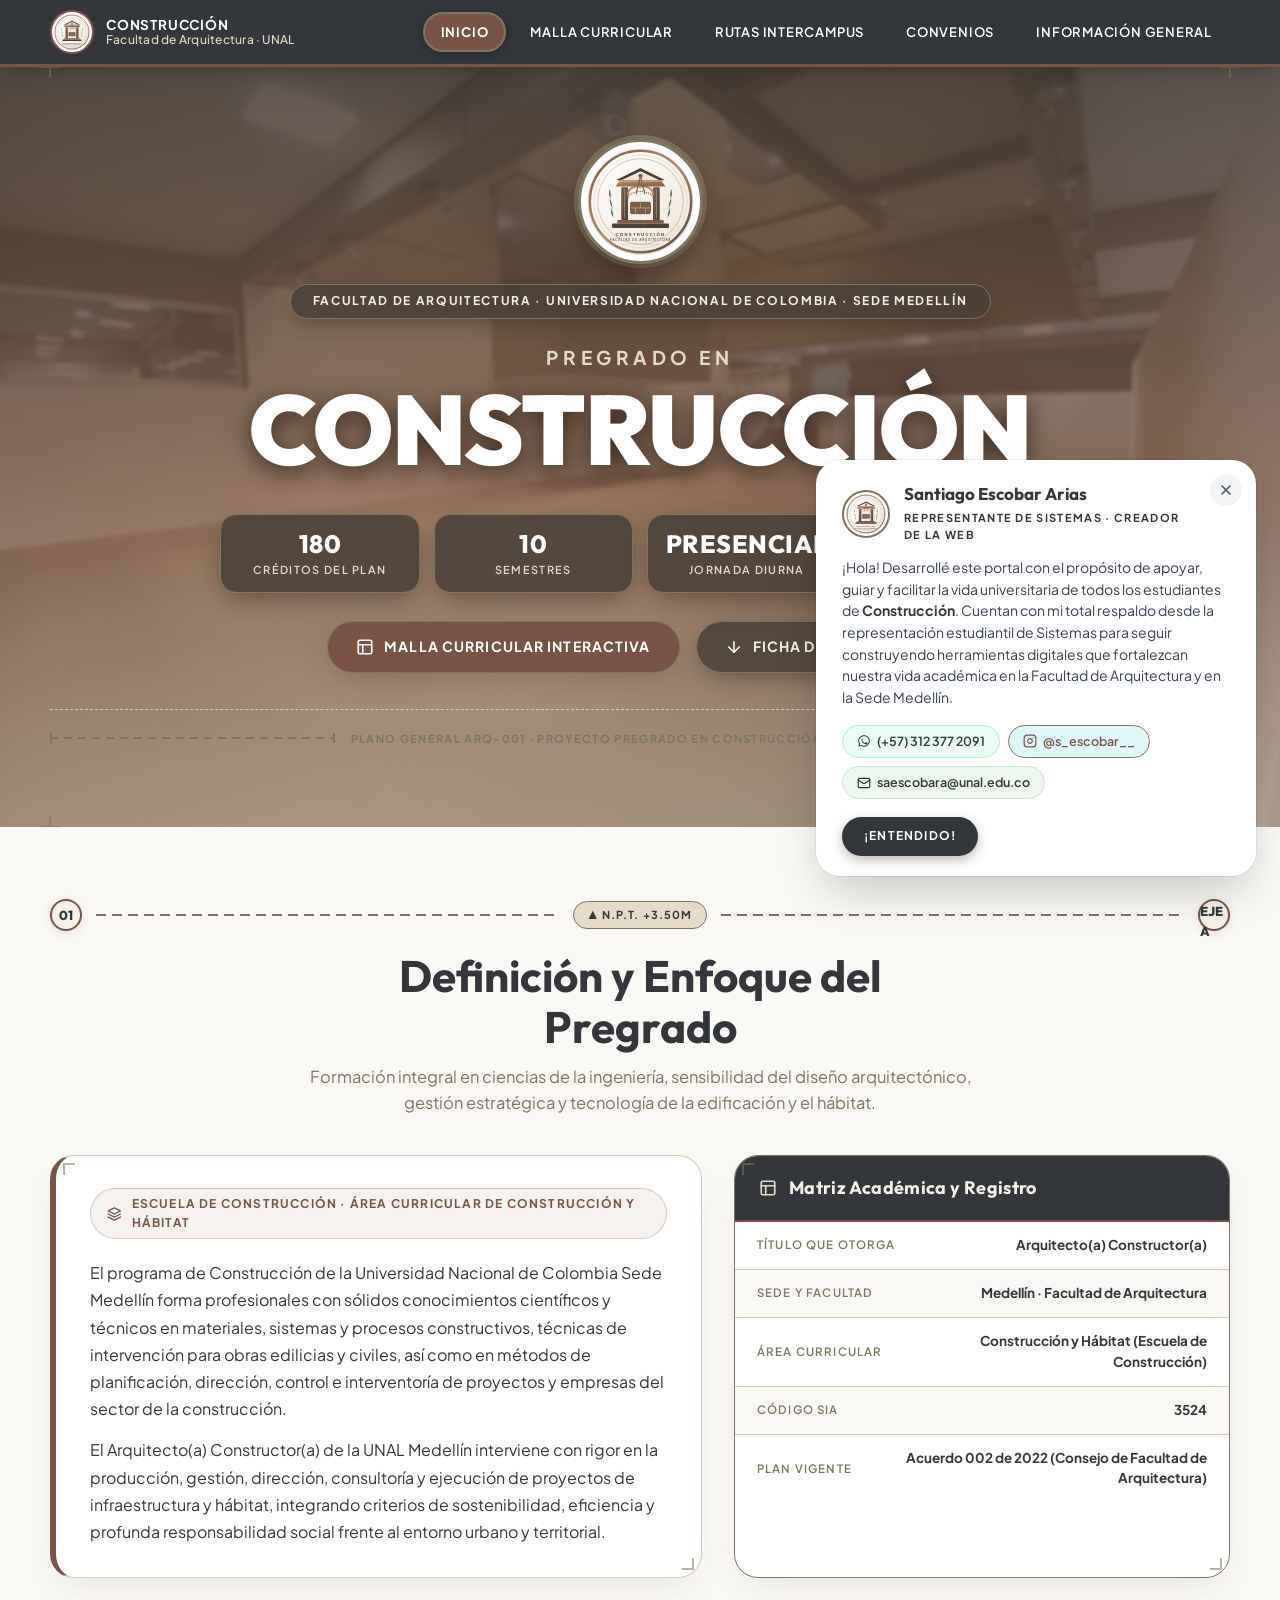
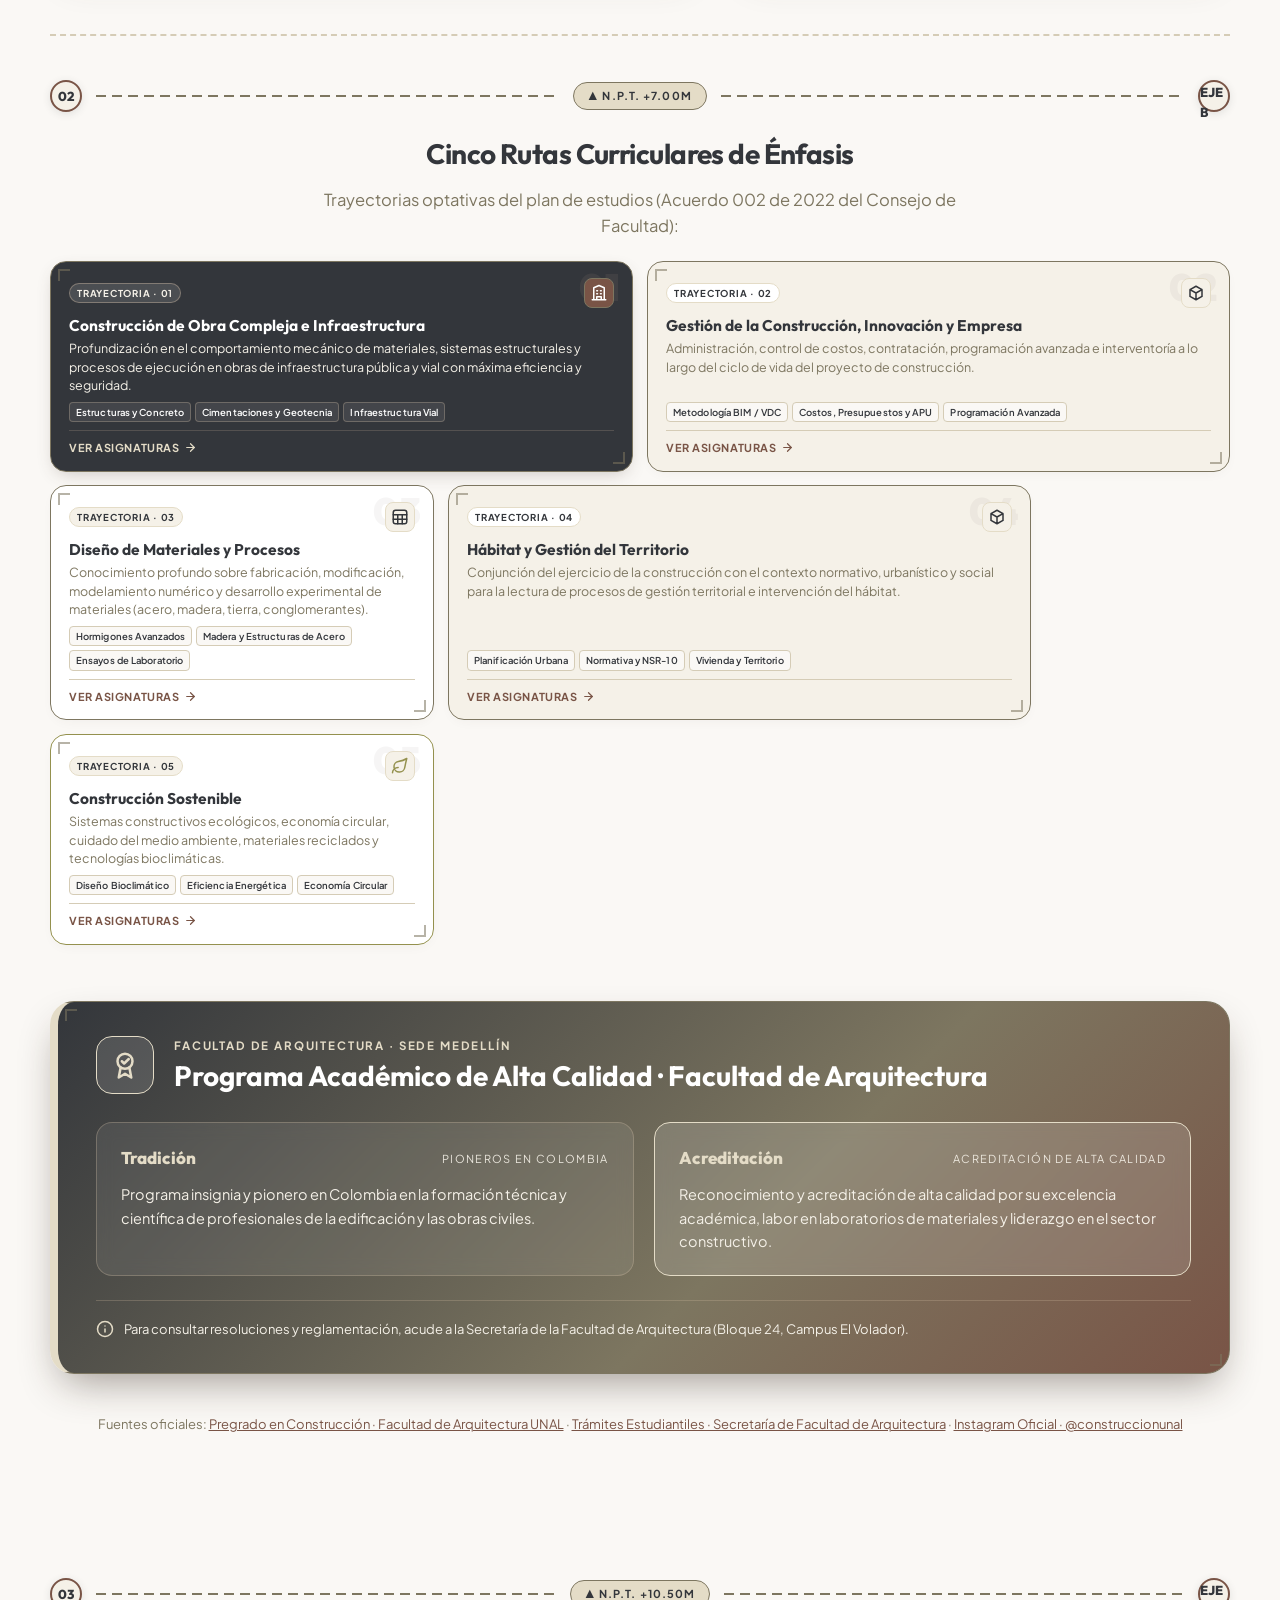
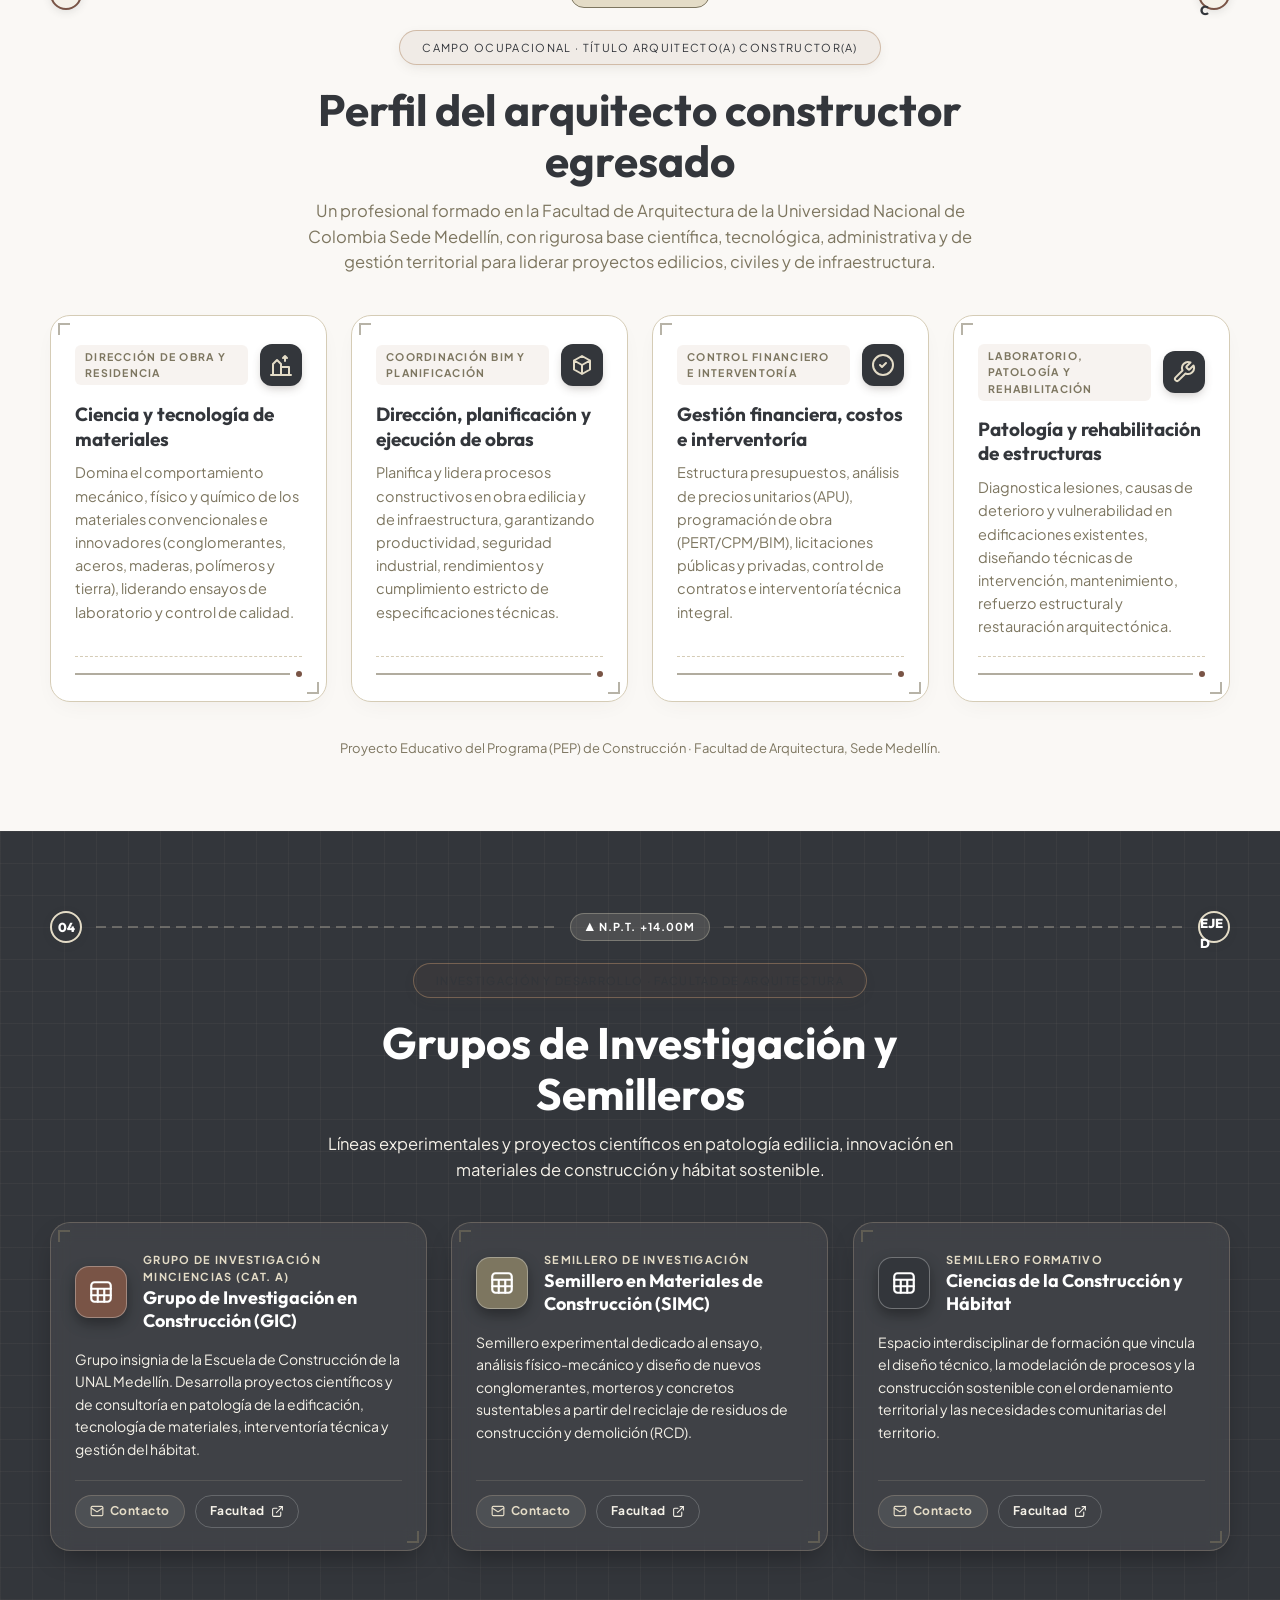
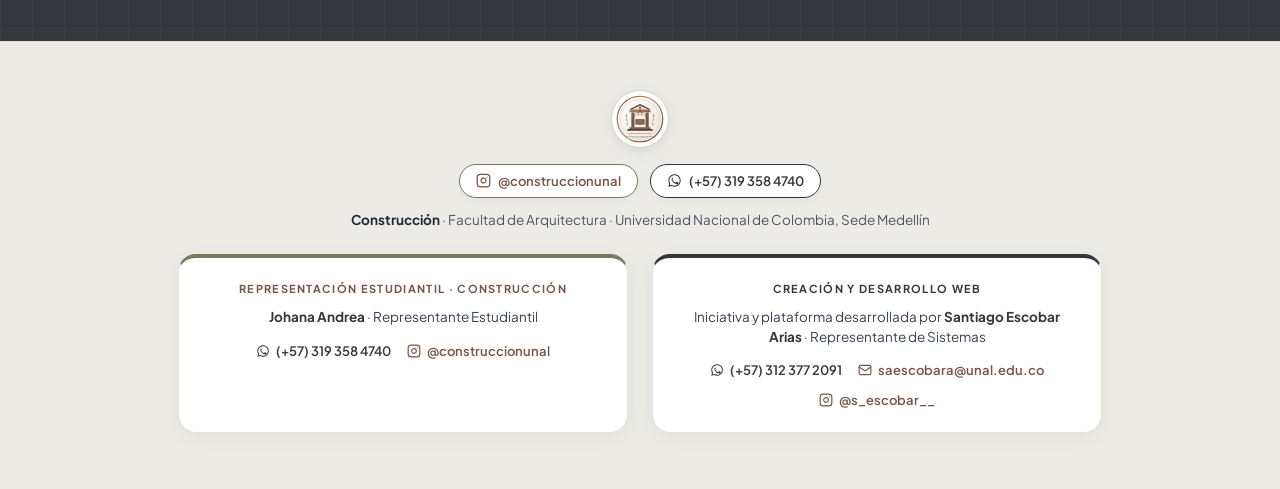
==== commit 855a5544: "actualización malla curricular y diseño de la pagina de inicio" ====
--- a/index.html
+++ b/index.html
@@ -16,9 +16,15 @@
 
   <div id="barra"></div>
 
-  <!-- PORTADA -->
-  <section class="portada foto foto--entrada">
-    <div class="contenedor portada__contenido">
+<!-- PORTADA -->
+  <section class="portada foto foto--entrada" id="inicio">
+    <div class="contenedor portada__contenido plano-marco">
+      <!-- MARCADORES DE PLANO ARQUITECTÓNICO -->
+      <span class="mira-plano mira-plano--tl" aria-hidden="true"></span>
+      <span class="mira-plano mira-plano--tr" aria-hidden="true"></span>
+      <span class="mira-plano mira-plano--bl" aria-hidden="true"></span>
+      <span class="mira-plano mira-plano--br" aria-hidden="true"></span>
+
       <div class="portada__logo-wrap">
         <img class="portada__logo" src="img/logo-construccion.svg" alt="Logo de Construcción · Facultad de Arquitectura" width="130" height="130">
       </div>
@@ -40,6 +46,14 @@
           <svg viewBox="0 0 24 24" fill="none" stroke="currentColor" stroke-width="2" stroke-linecap="round" stroke-linejoin="round" width="18" height="18" aria-hidden="true"><path d="M12 5v14"/><path d="m19 12-7 7-7-7"/></svg>
           <span>Ficha del Proyecto</span>
         </a>
+      </div>
+
+      <div class="portada__escala-tecnica" aria-hidden="true">
+        <div class="cota-replanteo-portada">
+          <span class="cota-replanteo-portada__linea"></span>
+          <span class="cota-replanteo-portada__texto">PLANO GENERAL ARQ-001 · PROYECTO PREGRADO EN CONSTRUCCIÓN · N.P.T. ±0.00m</span>
+          <span class="cota-replanteo-portada__linea"></span>
+        </div>
       </div>
     </div>
   </section>
--- a/css/base.css
+++ b/css/base.css
@@ -14,42 +14,48 @@
 /* ---------- 1. Variables y base ---------- */
 
 :root {
-  /* Paleta Oficial Construcción · Facultad de Arquitectura (Paleta 02: Tierra y arquitectura + gris cemento) */
-  --cafe-profundo: #4B4038;       /* Contraste profundo para textos, sombras y cabeceras */
-  --tierra: #805B46;              /* Dominante de marca: ladrillo, arcilla, botones y acentos */
-  --madera: #B28B6B;              /* Acento cálido estructural: tabs, bordes y badges */
-  --arena: #D5BFA5;               /* Fondo suave, highlights y píldoras */
-  --marfil: #EEE5D8;              /* Papel arquitectónico, fondos claros y contrastes limpios */
-  --oliva: #65715B;               /* Sostenibilidad, ambiente y libre elección */
-  --gris-cemento: #929493;        /* Concreto, líneas de retícula y metadatos */
+  /* Paleta Oficial Construcción · Facultad de Arquitectura (Palette 126 Coolors) */
+  --carbon: #33363B;              /* Carbón / Pizarra: Textos principales, cabeceras, disciplinares */
+  --arcilla: #795446;             /* Arcilla / Terracota: Marca, botones primarios, fundamentación */
+  --cemento-calido: #7D7660;      /* Gris cálido / Topo: Bordes, acentos estructurales, optativas */
+  --oliva: #94914E;               /* Oliva dorado: Libre elección, sostenibilidad, badges */
+  --arena-lino: #E4DCC7;          /* Arena lino: Fondos secundarios, píldoras, tarjetas */
+
+  /* Mapeo de identidad */
+  --cafe-profundo: var(--carbon);
+  --tierra: var(--arcilla);
+  --madera: var(--cemento-calido);
+  --arena: var(--arena-lino);
+  --marfil: #F5F1E8;              /* Papel claro y contrastes suaves */
+  --gris-cemento: var(--cemento-calido);
 
   /* Aliases de compatibilidad */
-  --verde-bosque: var(--cafe-profundo);
-  --turquesa: var(--madera);
-  --lima-vibrante: var(--arena);
+  --verde-bosque: var(--carbon);
+  --turquesa: var(--cemento-calido);
+  --lima-vibrante: var(--arena-lino);
   --lima-suave: var(--marfil);
-  --azul-marino: var(--cafe-profundo);
-
-  --color-primario: var(--tierra);
-  --color-acento: var(--madera);
-  --color-secundario: var(--cafe-profundo);
-  --color-resalte: var(--arena);
-
-  --azul: var(--tierra);
-  --azul-oscuro: var(--cafe-profundo);
-  --azul-brillante: var(--madera);
-  --papel: #FAF7F2;
-  --tinta: #2C2420;
-  --tinta-suave: #4B4038;
-  --gris: #6B635C;
-  --linea: #DDD5CA;
+  --azul-marino: var(--carbon);
+
+  --color-primario: var(--arcilla);
+  --color-acento: var(--cemento-calido);
+  --color-secundario: var(--carbon);
+  --color-resalte: var(--arena-lino);
+
+  --azul: var(--arcilla);
+  --azul-oscuro: var(--carbon);
+  --azul-brillante: var(--oliva);
+  --papel: #FAF8F5;
+  --tinta: #33363B;
+  --tinta-suave: #7D7660;
+  --gris: #7D7660;
+  --linea: #D5CCB6;
 
   /* Colores de los componentes de la malla */
-  --fundamentacion: #805B46;     /* Tierra / Arcilla (Ciencias Básicas e Ingeniería) */
-  --disciplinar: #4B4038;        /* Café Profundo (Sistemas Constructivos y Obras) */
-  --libre: #65715B;              /* Oliva (Libre Elección y Hábitat) */
-  --optativa: #B28B6B;          /* Madera (Rutas Curriculares de Énfasis) */
-  --nivelacion: #929493;        /* Gris Cemento (Nivelación) */
+  --fundamentacion: #795446;     /* Arcilla / Terracota (Ciencias Básicas e Ingeniería) */
+  --disciplinar: #33363B;        /* Carbón / Pizarra (Sistemas Constructivos y Obras) */
+  --libre: #94914E;              /* Oliva dorado (Libre Elección y Hábitat) */
+  --optativa: #7D7660;           /* Cemento cálido (Rutas Curriculares de Énfasis) */
+  --nivelacion: #7D7660;         /* Cemento cálido */
 
   /* Tipografías modernas que evocan Construcción y Hábitat */
   --letra-titulo: 'Outfit', -apple-system, BlinkMacSystemFont, "Segoe UI", Roboto, sans-serif;
--- a/css/inicio.css
+++ b/css/inicio.css
@@ -460,7 +460,7 @@
 /* Fila 1: 2 tarjetas de ancho medio (span 6 cada una) */
 .ruta-bento--principal {
   grid-column: span 6;
-  background: linear-gradient(135deg, var(--cafe-profundo) 0%, #362D27 100%);
+  background: linear-gradient(135deg, var(--cafe-profundo) 0%, var(--carbon) 100%);
   border-color: var(--madera);
   color: #ffffff;
   box-shadow: 0 6px 18px -6px rgba(75, 64, 56, 0.3);
@@ -578,7 +578,7 @@
 .acreditacion {
   margin-top: 56px;
   padding: 34px 38px;
-  background: linear-gradient(135deg, var(--cafe-profundo) 0%, #3D332D 60%, var(--tierra) 100%);
+  background: linear-gradient(135deg, var(--cafe-profundo) 0%, var(--cemento-calido) 60%, var(--tierra) 100%);
   border-radius: 24px;
   border: 1.5px solid var(--madera);
   border-left: 8px solid var(--arena);
@@ -809,7 +809,7 @@
 
 .grupos {
   padding: 80px 0 90px;
-  background: linear-gradient(180deg, var(--cafe-profundo) 0%, #362D27 100%);
+  background: linear-gradient(180deg, var(--cafe-profundo) 0%, var(--carbon) 100%);
   color: #ffffff;
   position: relative;
   isolation: isolate;
@@ -1135,3 +1135,304 @@
     padding: 26px 20px;
   }
 }
+\n
+/* =========================================================
+   EL PLANO QUE SE CONSTRUYE — ESTILOS ARQUITECTÓNICOS Y DE EDIFICACIÓN
+   1. Retícula de Dibujo Técnico y Blueprint Canvas
+   2. Miras y Esquineros de Plano (CAD Crosshairs)
+   3. Cota de Replanteo en Portada
+   4. Ejes Estructurales de Replanteo (Cotas de Nivel)
+   5. Sistema de Animación de Construcción y Montaje en Scroll
+   6. Medidor de Cota y Elevación Flotante (Elevation Tracker)
+   ========================================================= */
+
+/* 1. Retícula de Dibujo Técnico */
+body[data-pagina="inicio"] {
+  background-color: var(--papel);
+  background-image: 
+    linear-gradient(to right, rgba(125, 118, 96, 0.08) 1px, transparent 1px),
+    linear-gradient(to bottom, rgba(125, 118, 96, 0.08) 1px, transparent 1px),
+    linear-gradient(to right, rgba(125, 118, 96, 0.025) 1px, transparent 1px),
+    linear-gradient(to bottom, rgba(125, 118, 96, 0.025) 1px, transparent 1px);
+  background-size: 80px 80px, 80px 80px, 16px 16px, 16px 16px;
+  background-position: center top;
+}
+
+/* 2. Miras y Esquineros de Plano */
+.plano-marco {
+  position: relative;
+}
+
+.mira-plano {
+  position: absolute;
+  width: 22px;
+  height: 22px;
+  pointer-events: none;
+  z-index: 5;
+  opacity: 0.65;
+  transition: opacity 0.3s ease;
+}
+
+.mira-plano::before,
+.mira-plano::after {
+  content: '';
+  position: absolute;
+  background: var(--cemento-calido);
+}
+
+.mira-plano::before {
+  top: 10px;
+  left: 0;
+  width: 22px;
+  height: 2px;
+}
+
+.mira-plano::after {
+  top: 0;
+  left: 10px;
+  width: 2px;
+  height: 22px;
+}
+
+.mira-plano--tl { top: -11px; left: -11px; }
+.mira-plano--tr { top: -11px; right: -11px; }
+.mira-plano--bl { bottom: -11px; left: -11px; }
+.mira-plano--br { bottom: -11px; right: -11px; }
+
+/* Esquineros en tarjetas (Plano Bloque) */
+.plano-bloque {
+  position: relative;
+}
+
+.plano-bloque::before,
+.plano-bloque::after {
+  content: '';
+  position: absolute;
+  width: 12px;
+  height: 12px;
+  pointer-events: none;
+  z-index: 3;
+  opacity: 0.55;
+  transition: all 0.25s ease;
+}
+
+.plano-bloque::before {
+  top: 7px;
+  left: 7px;
+  border-top: 2px solid var(--cemento-calido);
+  border-left: 2px solid var(--cemento-calido);
+}
+
+.plano-bloque::after {
+  bottom: 7px;
+  right: 7px;
+  border-bottom: 2px solid var(--cemento-calido);
+  border-right: 2px solid var(--cemento-calido);
+}
+
+.plano-bloque:hover::before,
+.plano-bloque:hover::after {
+  border-color: var(--arcilla);
+  opacity: 1;
+  width: 18px;
+  height: 18px;
+}
+
+/* 3. Cota de replanteo en Portada */
+.portada__escala-tecnica {
+  width: 100%;
+  margin-top: 36px;
+  padding-top: 20px;
+  border-top: 1.5px dashed var(--linea);
+}
+
+.cota-replanteo-portada {
+  display: flex;
+  align-items: center;
+  gap: 16px;
+  width: 100%;
+}
+
+.cota-replanteo-portada__linea {
+  flex: 1;
+  height: 1.5px;
+  background: repeating-linear-gradient(90deg, var(--cemento-calido), var(--cemento-calido) 8px, transparent 8px, transparent 14px);
+  position: relative;
+}
+
+.cota-replanteo-portada__linea::before,
+.cota-replanteo-portada__linea::after {
+  content: '';
+  position: absolute;
+  top: -4px;
+  width: 1.5px;
+  height: 10px;
+  background: var(--cemento-calido);
+}
+
+.cota-replanteo-portada__linea:first-child::before { left: 0; }
+.cota-replanteo-portada__linea:first-child::after { right: 0; }
+.cota-replanteo-portada__linea:last-child::before { left: 0; }
+.cota-replanteo-portada__linea:last-child::after { right: 0; }
+
+.cota-replanteo-portada__texto {
+  font-family: var(--letra-universidad);
+  font-size: 11px;
+  font-weight: 700;
+  letter-spacing: .12em;
+  text-transform: uppercase;
+  color: var(--cemento-calido);
+  white-space: nowrap;
+}
+
+/* 4. Ejes Estructurales de Replanteo en Secciones */
+.cota-eje {
+  display: flex;
+  align-items: center;
+  gap: 14px;
+  margin-bottom: 20px;
+  width: 100%;
+}
+
+.cota-eje__marca {
+  display: inline-grid;
+  place-items: center;
+  width: 32px;
+  height: 32px;
+  border-radius: 50%;
+  border: 2px solid var(--arcilla);
+  background: var(--marfil);
+  color: var(--carbon);
+  font-family: var(--letra-titulo);
+  font-size: 13px;
+  font-weight: 800;
+  flex-shrink: 0;
+  box-shadow: 0 2px 8px rgba(51, 54, 59, 0.12);
+  transform: scale(0.6);
+  opacity: 0;
+  transition: transform 0.4s cubic-bezier(0.34, 1.56, 0.64, 1), opacity 0.3s ease;
+}
+
+.cota-eje__linea {
+  flex: 1;
+  height: 2px;
+  background: repeating-linear-gradient(90deg, var(--cemento-calido), var(--cemento-calido) 10px, transparent 10px, transparent 16px);
+  transform: scaleX(0);
+  transform-origin: left center;
+  transition: transform 0.75s cubic-bezier(0.16, 1, 0.3, 1) 0.1s;
+}
+
+.cota-eje__nivel {
+  display: inline-flex;
+  align-items: center;
+  gap: 6px;
+  padding: 4px 14px;
+  border-radius: 999px;
+  background: var(--arena-lino);
+  border: 1px solid var(--cemento-calido);
+  color: var(--carbon);
+  font-family: var(--letra-universidad);
+  font-size: 11px;
+  font-weight: 700;
+  letter-spacing: .1em;
+  text-transform: uppercase;
+  flex-shrink: 0;
+  transform: translateY(6px);
+  opacity: 0;
+  transition: all 0.4s ease 0.2s;
+}
+
+.cota-eje--oscuro .cota-eje__marca {
+  border-color: var(--arena-lino);
+  background: var(--carbon);
+  color: #ffffff;
+}
+
+.cota-eje--oscuro .cota-eje__linea {
+  background: repeating-linear-gradient(90deg, rgba(228, 220, 199, 0.3), rgba(228, 220, 199, 0.3) 10px, transparent 10px, transparent 16px);
+}
+
+.cota-eje--oscuro .cota-eje__nivel {
+  background: rgba(228, 220, 199, 0.15);
+  border-color: rgba(228, 220, 199, 0.3);
+  color: #ffffff;
+}
+
+/* 5. Sistema de Animación "El Plano que se Construye" */
+.plano-construir {
+  opacity: 0;
+  transform: translateY(28px);
+  transition: opacity 0.65s cubic-bezier(0.16, 1, 0.3, 1), transform 0.65s cubic-bezier(0.16, 1, 0.3, 1);
+  will-change: opacity, transform;
+}
+
+.plano-construido {
+  opacity: 1 !important;
+  transform: translateY(0) !important;
+}
+
+.plano-construido .cota-eje__marca {
+  transform: scale(1);
+  opacity: 1;
+}
+
+.plano-construido .cota-eje__linea {
+  transform: scaleX(1);
+}
+
+.plano-construido .cota-eje__nivel {
+  transform: translateY(0);
+  opacity: 1;
+}
+
+/* Retardo de montaje secuencial para elementos prefabricados */
+.rutas__bento .ruta-bento:nth-child(1) { transition-delay: 0.05s; }
+.rutas__bento .ruta-bento:nth-child(2) { transition-delay: 0.12s; }
+.rutas__bento .ruta-bento:nth-child(3) { transition-delay: 0.19s; }
+.rutas__bento .ruta-bento:nth-child(4) { transition-delay: 0.26s; }
+.rutas__bento .ruta-bento:nth-child(5) { transition-delay: 0.33s; }
+
+.perfil__rejilla-profesional .rasgo-profesional:nth-child(1) { transition-delay: 0.06s; }
+.perfil__rejilla-profesional .rasgo-profesional:nth-child(2) { transition-delay: 0.14s; }
+.perfil__rejilla-profesional .rasgo-profesional:nth-child(3) { transition-delay: 0.22s; }
+.perfil__rejilla-profesional .rasgo-profesional:nth-child(4) { transition-delay: 0.30s; }
+
+.semilleros-grid .grupo-card:nth-child(1) { transition-delay: 0.08s; }
+.semilleros-grid .grupo-card:nth-child(2) { transition-delay: 0.18s; }
+.semilleros-grid .grupo-card:nth-child(3) { transition-delay: 0.28s; }
+
+/* Cota inferior de rasgo profesional animada */
+.rasgo-profesional .rasgo-profesional__cota-linea {
+  transform: scaleX(0);
+  transform-origin: left center;
+  transition: transform 0.6s cubic-bezier(0.16, 1, 0.3, 1) 0.25s;
+}
+
+.rasgo-profesional.plano-construido .rasgo-profesional__cota-linea {
+  transform: scaleX(1);
+}
+
+
+
+/* Reducción de movimiento */
+@media (prefers-reduced-motion: reduce) {
+  .plano-construir {
+    opacity: 1 !important;
+    transform: none !important;
+    transition: none !important;
+  }
+  .cota-eje__linea {
+    transform: none !important;
+    transition: none !important;
+  }
+  .cota-eje__marca,
+  .cota-eje__nivel {
+    transform: none !important;
+    opacity: 1 !important;
+    transition: none !important;
+  }
+  .rasgo-profesional .rasgo-profesional__cota-linea {
+    transform: none !important;
+    transition: none !important;
+  }
+}
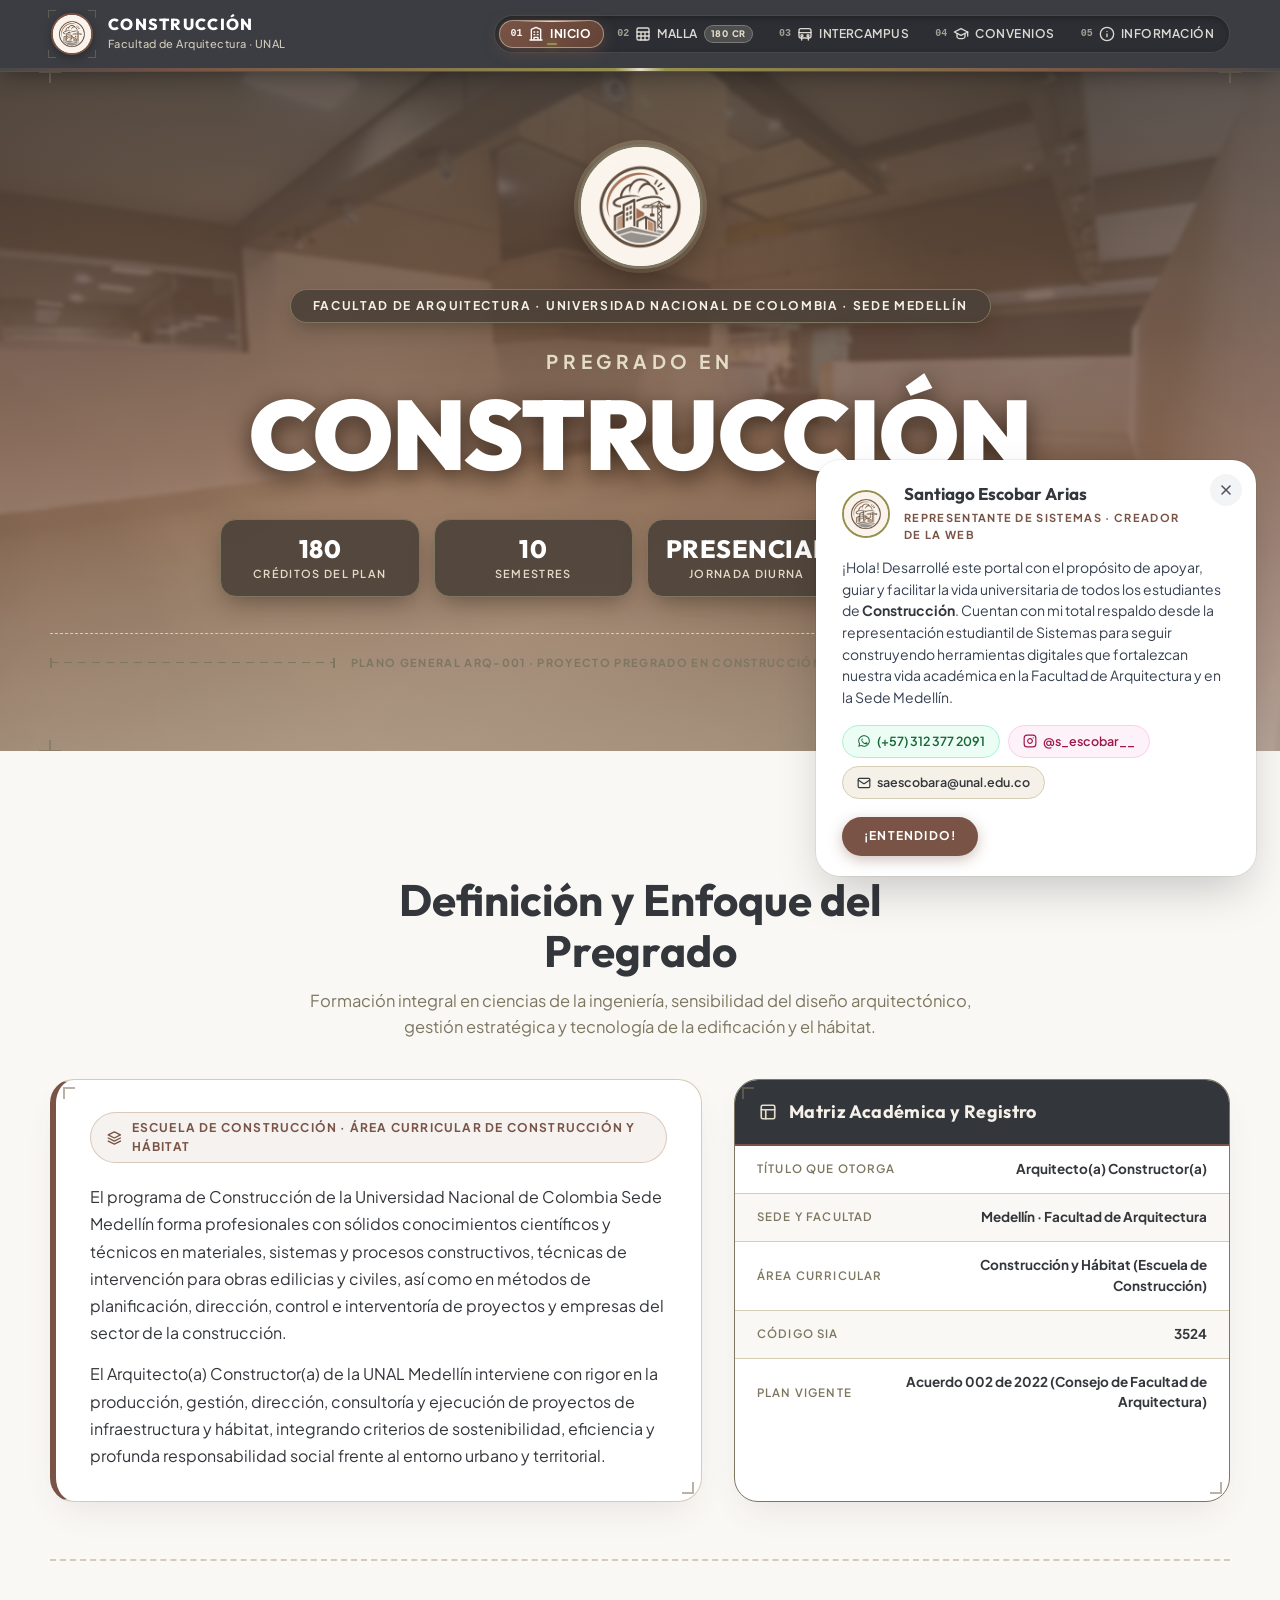
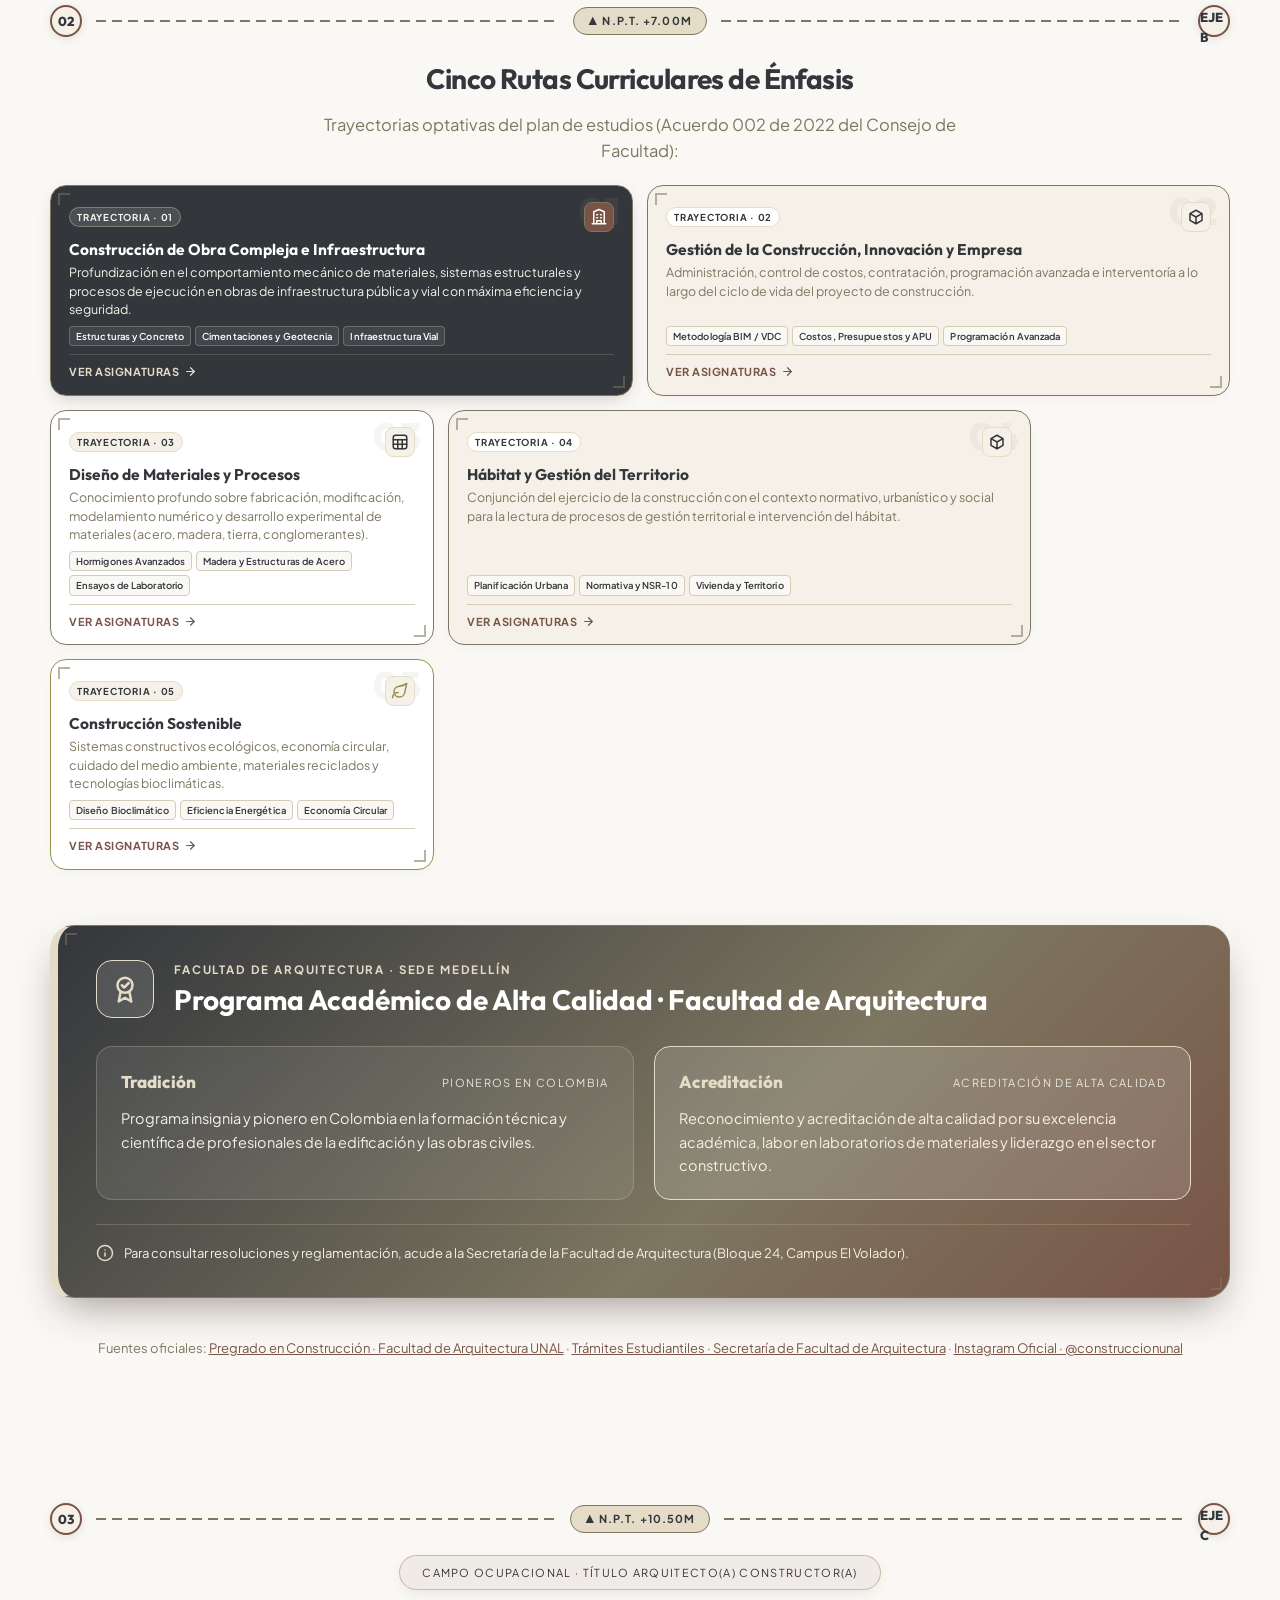
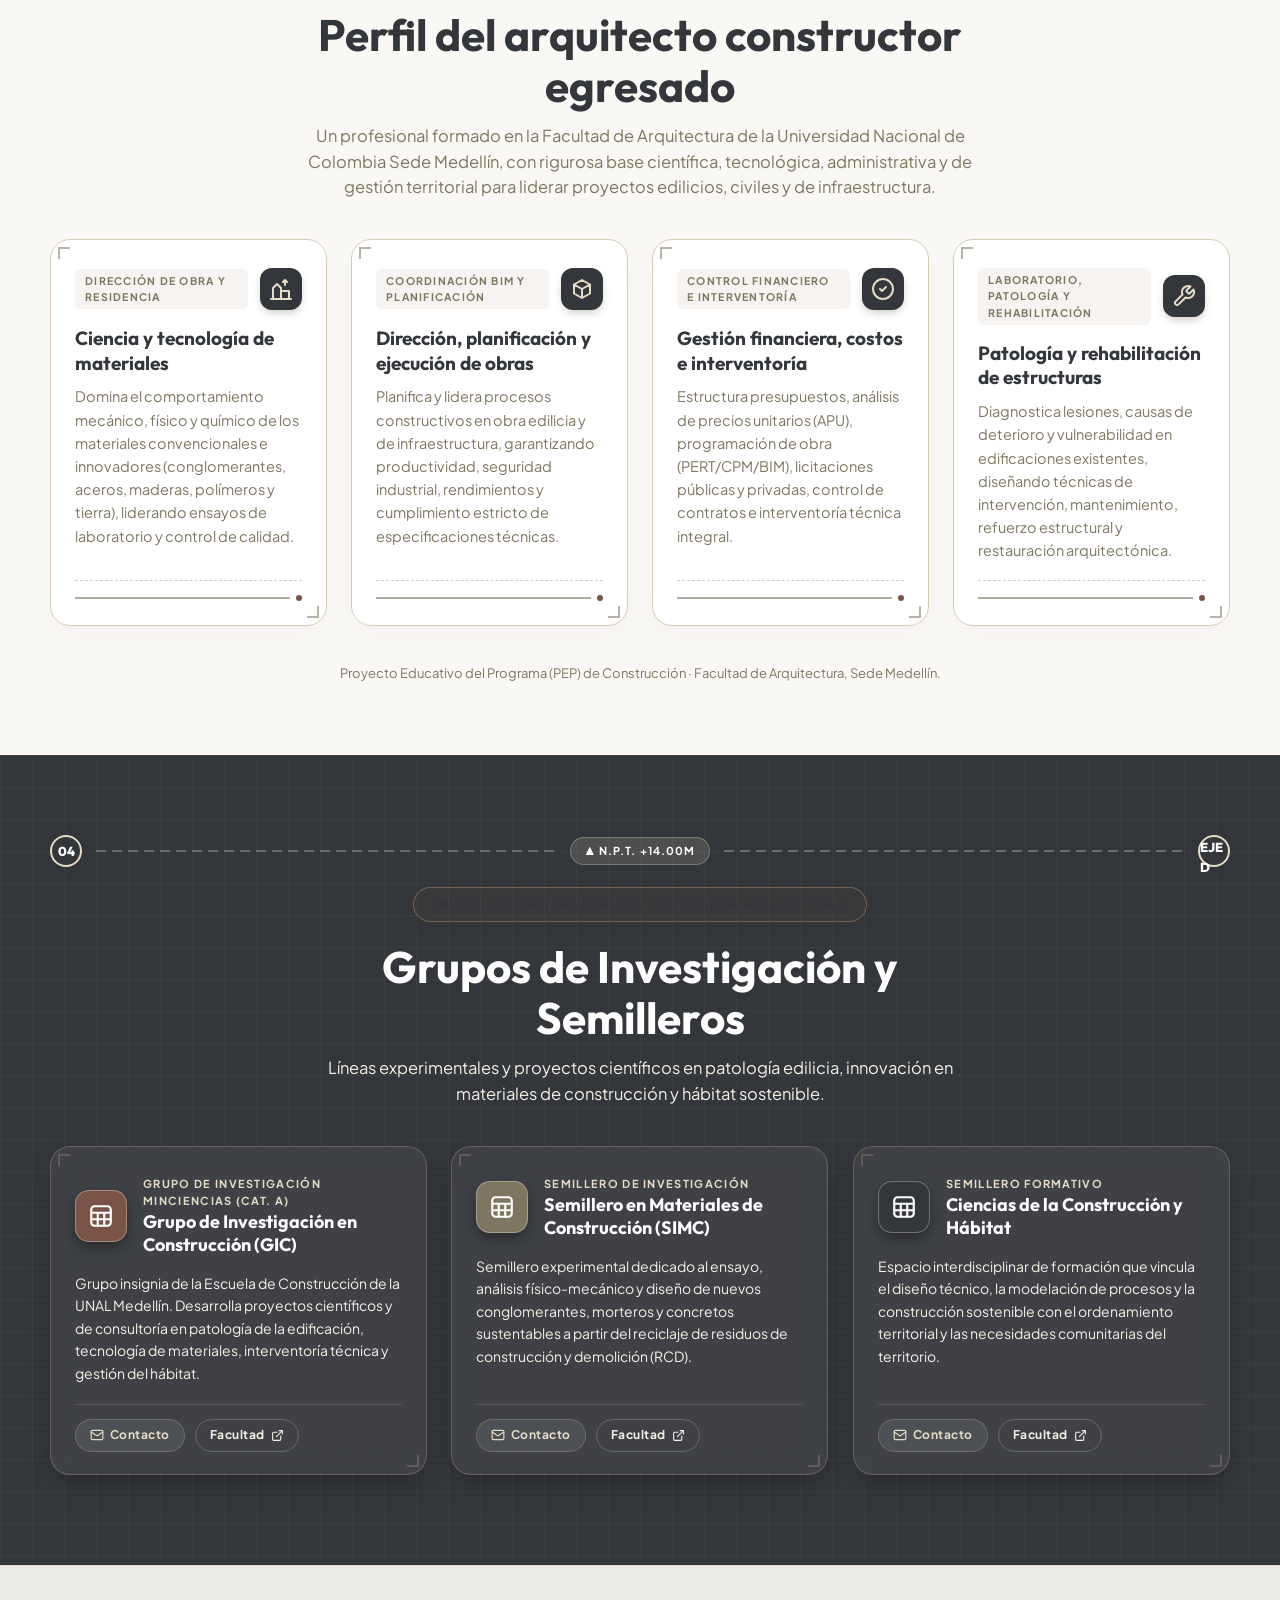
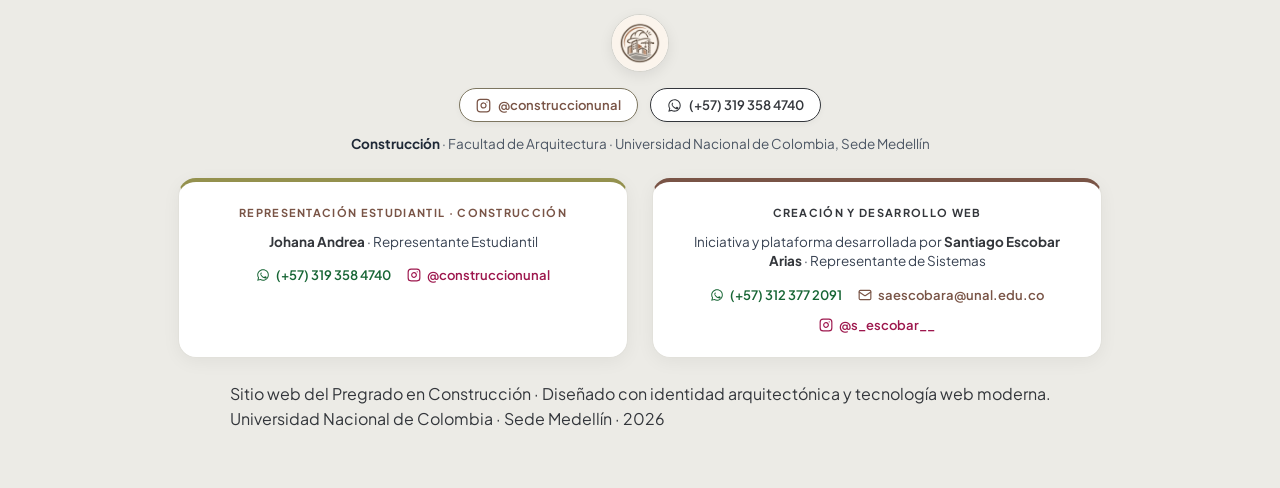
==== commit 2044edaa: "Actualización logo + easter egg" ====
--- a/index.html
+++ b/index.html
@@ -36,17 +36,6 @@
       </h1>
 
       <ul class="portada__cifras" id="portada-cifras" aria-label="Datos clave del programa"></ul>
-
-      <div class="portada__acciones">
-        <a href="malla.html" class="portada__boton portada__boton--principal">
-          <svg viewBox="0 0 24 24" fill="none" stroke="currentColor" stroke-width="2.2" stroke-linecap="round" stroke-linejoin="round" width="18" height="18" aria-hidden="true"><rect width="18" height="18" x="3" y="3" rx="2"/><path d="M3 9h18"/><path d="M9 21V9"/></svg>
-          <span>Malla Curricular Interactiva</span>
-        </a>
-        <a href="#programa" class="portada__boton portada__boton--secundario">
-          <svg viewBox="0 0 24 24" fill="none" stroke="currentColor" stroke-width="2" stroke-linecap="round" stroke-linejoin="round" width="18" height="18" aria-hidden="true"><path d="M12 5v14"/><path d="m19 12-7 7-7-7"/></svg>
-          <span>Ficha del Proyecto</span>
-        </a>
-      </div>
 
       <div class="portada__escala-tecnica" aria-hidden="true">
         <div class="cota-replanteo-portada">
--- a/css/base.css
+++ b/css/base.css
@@ -67,7 +67,8 @@
 *, *::before, *::after { box-sizing: border-box; }
 [hidden] { display: none !important; }
 
-html { scroll-behavior: smooth; }
+html { scroll-behavior: smooth; overflow-x: hidden; max-width: 100vw; }
+body { overflow-x: hidden; max-width: 100vw; }
 
 body {
   margin: 0;
@@ -131,117 +132,143 @@
 .foto--edificio::before { background-image: url(../img/campus-entrada.jpg); }
 
 
-/* ---------- 3. Barra superior y navegación ---------- */
+/* ---------- 3. Barra superior y navegación arquitectónica ---------- */
 
 .barra {
   position: sticky;
   top: 0;
-  z-index: 20;
-  background: var(--cafe-profundo);
-  border-bottom: 3.5px solid var(--tierra);
-  box-shadow: 0 4px 20px -6px rgba(45, 30, 20, .6);
-}
+  z-index: 1000;
+  background: rgba(51, 54, 59, 0.96);
+  backdrop-filter: blur(16px);
+  -webkit-backdrop-filter: blur(16px);
+  border-bottom: 1px solid rgba(228, 220, 199, 0.12);
+  box-shadow: 0 4px 24px -4px rgba(0, 0, 0, 0.45);
+  transition: background 0.3s ease, border-color 0.3s ease;
+}
+
 .barra__contenido {
   display: flex;
   align-items: center;
   justify-content: space-between;
-  gap: 16px;
-  min-height: 64px;
-}
+  gap: 20px;
+  min-height: 68px;
+}
+
+/* Marca Oficial con mira técnica */
 .barra__marca {
   display: flex;
   align-items: center;
-  gap: 12px;
-  color: #fff;
+  gap: 14px;
+  color: #ffffff;
   text-decoration: none;
-}
-.barra__escudo { width: 44px; height: 44px; flex: none; display: flex; align-items: center; justify-content: center; }
-.barra__escudo-img {
+  position: relative;
+  transition: transform 0.2s ease;
+}
+
+.barra__marca:hover {
+  transform: translateY(-1px);
+}
+
+.barra__escudo-wrap {
+  position: relative;
   width: 44px;
   height: 44px;
+  display: flex;
+  align-items: center;
+  justify-content: center;
+  flex-shrink: 0;
+}
+
+.barra__escudo-img {
+  width: 42px;
+  height: 42px;
   border-radius: 50%;
-  object-fit: contain;
-  padding: 2px;
-  border: 2px solid var(--tierra);
-  background: #fff;
-  display: block;
-}
+  object-fit: cover;
+  padding: 0;
+  background: #ffffff;
+  border: 2px solid var(--arcilla);
+  box-shadow: 0 3px 10px rgba(0, 0, 0, 0.3);
+  transition: transform 0.3s ease, border-color 0.3s ease;
+}
+
+.barra__marca:hover .barra__escudo-img {
+  transform: rotate(8deg) scale(1.05);
+  border-color: var(--oliva);
+}
+
+/* Mirillas técnicas de esquina en el logo */
+.barra__mira {
+  position: absolute;
+  width: 8px;
+  height: 8px;
+  pointer-events: none;
+  opacity: 0.55;
+  transition: all 0.25s ease;
+}
+.barra__mira--tl { top: -2px; left: -2px; border-top: 1.5px solid var(--cemento-calido); border-left: 1.5px solid var(--cemento-calido); }
+.barra__mira--tr { top: -2px; right: -2px; border-top: 1.5px solid var(--cemento-calido); border-right: 1.5px solid var(--cemento-calido); }
+.barra__mira--bl { bottom: -2px; left: -2px; border-bottom: 1.5px solid var(--cemento-calido); border-left: 1.5px solid var(--cemento-calido); }
+.barra__mira--br { bottom: -2px; right: -2px; border-bottom: 1.5px solid var(--cemento-calido); border-right: 1.5px solid var(--cemento-calido); }
+
+.barra__marca:hover .barra__mira {
+  opacity: 1;
+  border-color: var(--arcilla);
+  width: 11px;
+  height: 11px;
+}
+
 .barra__texto {
   display: flex;
   flex-direction: column;
-  font-family: var(--letra-universidad);
-  font-size: 13.5px;
-  font-weight: 700;
-  line-height: 1.2;
-  letter-spacing: .06em;
+  gap: 2px;
+}
+
+.barra__carrera {
+  font-family: var(--letra-titulo);
+  font-size: 16px;
+  font-weight: 800;
+  letter-spacing: .08em;
   text-transform: uppercase;
   color: #ffffff;
-}
-.barra__texto small {
-  font-family: var(--letra-texto);
-  font-size: 12px;
-  letter-spacing: .02em;
-  text-transform: none;
-  color: var(--arena);
+  line-height: 1.1;
+}
+
+.barra__facultad {
+  font-family: var(--letra-universidad);
+  font-size: 11px;
+  letter-spacing: .04em;
+  color: var(--arena-lino);
   font-weight: 500;
-}
-
-.nav { display: flex; gap: 6px; }
-.nav a {
+  opacity: 0.88;
+}
+
+/* Botón menú móvil (tipo cajetín técnico) */
+.barra__boton-menu {
+  display: none;
+  align-items: center;
+  gap: 8px;
   padding: 8px 16px;
   border-radius: 999px;
-  border: 2px solid transparent;
-  font-family: var(--letra-universidad);
-  font-size: 13px;
-  letter-spacing: .06em;
-  text-transform: uppercase;
-  font-weight: 600;
-  text-decoration: none;
-  white-space: nowrap;
+  border: 1.5px solid rgba(228, 220, 199, 0.3);
+  background: rgba(255, 255, 255, 0.08);
   color: #ffffff;
-  transition: background .15s, color .15s, border-color .15s;
-}
-.nav a:hover {
-  background: rgba(213, 191, 165, .2);
-  color: var(--marfil);
-}
-.nav a[aria-current="page"] {
-  background: var(--tierra);
-  color: #ffffff;
-  border-color: var(--madera);
-  font-weight: 700;
-  box-shadow: 0 2px 10px rgba(0, 0, 0, .25);
-}
-.nav a:focus-visible { outline: 3px solid var(--arena); outline-offset: 2px; }
-
-/* Botón menú móvil (oculto en pantallas grandes) */
-.barra__boton-menu {
-  display: none;
-  align-items: center;
-  gap: 8px;
-  padding: 8px 14px;
-  border-radius: 999px;
-  border: 1.5px solid rgba(255, 255, 255, 0.35);
-  background: rgba(255, 255, 255, 0.1);
-  color: #fff;
   font-family: var(--letra-universidad);
   font-size: 12px;
   letter-spacing: .1em;
   text-transform: uppercase;
-  font-weight: 600;
-  transition: background .15s, border-color .15s, color .15s, transform .1s;
-}
+  font-weight: 700;
+  transition: all 0.2s ease;
+}
+
 .barra__boton-menu:hover {
-  background: rgba(255, 255, 255, 0.2);
-  border-color: #fff;
-}
+  background: rgba(255, 255, 255, 0.16);
+  border-color: var(--arena-lino);
+}
+
 .barra__boton-menu:active {
-  transform: scale(0.97);
-}
-.barra__boton-menu:focus-visible {
-  outline: 3px solid var(--lima-vibrante);
-  outline-offset: 2px;
-}
+  transform: scale(0.96);
+}
+
 .barra__icono {
   width: 18px;
   height: 18px;
@@ -249,25 +276,457 @@
   align-items: center;
   justify-content: center;
 }
-.barra__icono svg {
-  width: 18px;
-  height: 18px;
-}
-.barra__icono--cerrar {
-  display: none;
-}
-
-/* Estado abierto en la barra */
+.barra__icono svg { width: 18px; height: 18px; }
+.barra__icono--cerrar { display: none; }
+
 .barra.is-menu-abierto .barra__boton-menu {
-  background: #fff;
-  color: var(--verde-bosque);
-  border-color: var(--lima-vibrante);
-}
-.barra.is-menu-abierto .barra__icono--abrir {
-  display: none;
-}
-.barra.is-menu-abierto .barra__icono--cerrar {
-  display: flex;
+  background: var(--arcilla);
+  border-color: var(--arena-lino);
+  color: #ffffff;
+}
+.barra.is-menu-abierto .barra__icono--abrir { display: none; }
+.barra.is-menu-abierto .barra__icono--cerrar { display: flex; }
+
+/* Contenedor de Navegación */
+.nav {
+  position: relative;
+  display: flex;
+  align-items: center;
+  gap: 2px;
+  padding: 3px;
+  background: rgba(40, 43, 48, 0.75);
+  border-radius: 999px;
+  border: 1px solid rgba(228, 220, 199, 0.14);
+  box-shadow: inset 0 2px 6px rgba(0, 0, 0, 0.3);
+  flex-shrink: 0;
+}
+
+/* Carro Deslizante Fluido (Glider de Replanteo) */
+.nav__glider {
+  position: absolute;
+  top: 4px;
+  bottom: 4px;
+  left: 0;
+  width: 0;
+  border-radius: 999px;
+  background: linear-gradient(135deg, var(--arcilla) 0%, #634336 100%);
+  border: 1.5px solid rgba(228, 220, 199, 0.5);
+  box-shadow: 0 4px 16px -2px rgba(121, 84, 70, 0.65);
+  pointer-events: none;
+  opacity: 0;
+  z-index: 1;
+  transition: transform 0.28s cubic-bezier(0.16, 1, 0.3, 1), width 0.28s cubic-bezier(0.16, 1, 0.3, 1), opacity 0.2s ease;
+}
+
+.nav__glider-laser {
+  position: absolute;
+  top: 0;
+  left: 15%;
+  right: 15%;
+  height: 1.5px;
+  background: linear-gradient(90deg, transparent, var(--arena-lino), transparent);
+}
+
+.nav__glider-burbuja {
+  position: absolute;
+  bottom: 2px;
+  left: 50%;
+  transform: translateX(-50%);
+  width: 10px;
+  height: 2.5px;
+  border-radius: 999px;
+  background: var(--oliva);
+  box-shadow: 0 0 8px var(--oliva);
+}
+
+/* Enlaces de Módulo */
+.nav__enlace {
+  position: relative;
+  z-index: 2;
+  display: inline-flex;
+  align-items: center;
+  gap: 6px;
+  padding: 6px 12px;
+  border-radius: 999px;
+  text-decoration: none;
+  color: rgba(245, 241, 232, 0.88);
+  font-family: var(--letra-universidad);
+  font-size: 12px;
+  letter-spacing: .04em;
+  text-transform: uppercase;
+  font-weight: 600;
+  white-space: nowrap;
+  transition: color 0.15s ease, transform 0.12s ease;
+  user-select: none;
+}
+
+.nav__enlace:hover {
+  color: #ffffff;
+}
+
+.nav__enlace[aria-current="page"],
+.nav__enlace.is-activo {
+  color: #ffffff;
+  font-weight: 700;
+}
+
+.nav__enlace:focus-visible {
+  outline: 2px solid var(--oliva);
+  outline-offset: 2px;
+}
+
+.nav__enlace.is-pulsando {
+  transform: scale(0.95);
+}
+
+/* Elementos internos */
+.nav__numero {
+  font-family: ui-monospace, SFMono-Regular, "SF Mono", Menlo, Consolas, monospace;
+  font-size: 10px;
+  font-weight: 700;
+  color: var(--arena-lino);
+  opacity: 0.65;
+  letter-spacing: 0;
+}
+
+.nav__enlace[aria-current="page"] .nav__numero,
+.nav__enlace:hover .nav__numero {
+  opacity: 0.95;
+  color: #ffffff;
+}
+
+.nav__icono {
+  width: 16px;
+  height: 16px;
+  display: flex;
+  align-items: center;
+  justify-content: center;
+  color: inherit;
+  flex-shrink: 0;
+}
+
+.nav__icono svg {
+  width: 16px;
+  height: 16px;
+}
+
+.nav__badge {
+  font-family: var(--letra-universidad);
+  font-size: 9px;
+  font-weight: 800;
+  letter-spacing: .08em;
+  padding: 1.5px 6px;
+  border-radius: 999px;
+  background: rgba(228, 220, 199, 0.18);
+  border: 1px solid rgba(228, 220, 199, 0.3);
+  color: var(--arena-lino);
+}
+
+.nav__enlace[aria-current="page"] .nav__badge {
+  background: rgba(255, 255, 255, 0.22);
+  color: #ffffff;
+  border-color: rgba(255, 255, 255, 0.4);
+}
+
+/* Nivel de burbuja micro en cada enlace */
+.nav__burbuja {
+  position: absolute;
+  bottom: 3px;
+  left: 50%;
+  transform: translateX(-50%) scaleX(0);
+  width: 16px;
+  height: 2px;
+  border-radius: 999px;
+  background: var(--oliva);
+  box-shadow: 0 0 8px var(--oliva);
+  transition: transform 0.2s ease;
+  pointer-events: none;
+}
+
+.nav__enlace:hover .nav__burbuja {
+  transform: translateX(-50%) scaleX(1);
+}
+
+/* Borde inferior con haz láser */
+.barra__laser-borde {
+  position: relative;
+  width: 100%;
+  height: 2.5px;
+  overflow: hidden;
+  background: rgba(125, 118, 96, 0.2);
+}
+
+.barra__laser-haz {
+  position: absolute;
+  inset: 0;
+  background: linear-gradient(90deg, 
+    transparent 0%, 
+    var(--arcilla) 15%, 
+    var(--oliva) 48%, 
+    var(--arena-lino) 50%, 
+    var(--oliva) 52%, 
+    var(--arcilla) 85%, 
+    transparent 100%
+  );
+  box-shadow: 0 0 10px rgba(121, 84, 70, 0.6);
+  animation: barridoLaserHorizontal 4s ease-in-out infinite alternate;
+}
+
+.barra__laser-marca {
+  position: absolute;
+  right: 18px;
+  bottom: 0;
+  font-family: var(--letra-universidad);
+  font-size: 8px;
+  letter-spacing: .16em;
+  text-transform: uppercase;
+  color: var(--arena-lino);
+  opacity: 0.55;
+  pointer-events: none;
+}
+
+@keyframes barridoLaserHorizontal {
+  0% { transform: translateX(-30%); }
+  100% { transform: translateX(30%); }
+}
+
+
+/* =========================================================
+   CORTINA DE REPLANTEO Y TRANSICIÓN CONSTRUCTIVA
+   ========================================================= */
+
+.cortina-obra {
+  position: fixed;
+  inset: 0;
+  z-index: 99999;
+  pointer-events: none;
+  opacity: 0;
+  visibility: hidden;
+  background: var(--carbon);
+  display: flex;
+  align-items: center;
+  justify-content: center;
+  overflow: hidden;
+}
+
+/* Retícula de plano técnico en el fondo de la cortina */
+.cortina-obra__grid {
+  position: absolute;
+  inset: 0;
+  background-image: 
+    linear-gradient(to right, rgba(228, 220, 199, 0.08) 1px, transparent 1px),
+    linear-gradient(to bottom, rgba(228, 220, 199, 0.08) 1px, transparent 1px),
+    linear-gradient(to right, rgba(228, 220, 199, 0.025) 1px, transparent 1px),
+    linear-gradient(to bottom, rgba(228, 220, 199, 0.025) 1px, transparent 1px);
+  background-size: 60px 60px, 60px 60px, 12px 12px, 12px 12px;
+  background-position: center center;
+}
+
+/* Haz de luz láser topográfico */
+.cortina-obra__haz {
+  position: absolute;
+  left: 0;
+  right: 0;
+  height: 3px;
+  background: linear-gradient(90deg, transparent 0%, var(--arcilla) 15%, var(--oliva) 50%, var(--arcilla) 85%, transparent 100%);
+  box-shadow: 0 0 20px 4px rgba(121, 84, 70, 0.8), 0 0 35px 8px rgba(148, 145, 78, 0.5);
+  display: flex;
+  align-items: center;
+  justify-content: center;
+  z-index: 2;
+  top: 0;
+}
+
+.cortina-obra__laser-punto {
+  position: absolute;
+  width: 14px;
+  height: 14px;
+  border-radius: 50%;
+  background: #ffffff;
+  box-shadow: 0 0 16px 4px var(--arcilla);
+  animation: pulsoLaser 0.6s infinite alternate;
+}
+
+.cortina-obra__laser-cota {
+  position: absolute;
+  bottom: 8px;
+  font-family: var(--letra-universidad);
+  font-size: 10px;
+  letter-spacing: .16em;
+  text-transform: uppercase;
+  color: var(--arena-lino);
+  font-weight: 700;
+  background: rgba(51, 54, 59, 0.9);
+  padding: 2px 10px;
+  border-radius: 999px;
+  border: 1px solid rgba(228, 220, 199, 0.25);
+}
+
+/* Ficha técnica de obra */
+.cortina-obra__tarjeta {
+  position: relative;
+  z-index: 3;
+  width: min(520px, 90vw);
+  padding: 32px 36px;
+  border-radius: 20px;
+  background: rgba(40, 43, 48, 0.94);
+  backdrop-filter: blur(14px);
+  border: 1.5px solid var(--cemento-calido);
+  box-shadow: 0 24px 60px -12px rgba(0, 0, 0, 0.7);
+  display: flex;
+  flex-direction: column;
+  gap: 14px;
+  text-align: center;
+}
+
+/* Esquineros de plano CAD */
+.cortina-obra__esquinas .esquina {
+  position: absolute;
+  width: 14px;
+  height: 14px;
+  pointer-events: none;
+}
+.cortina-obra__esquinas .esquina--tl { top: 8px; left: 8px; border-top: 2px solid var(--arcilla); border-left: 2px solid var(--arcilla); }
+.cortina-obra__esquinas .esquina--tr { top: 8px; right: 8px; border-top: 2px solid var(--arcilla); border-right: 2px solid var(--arcilla); }
+.cortina-obra__esquinas .esquina--bl { bottom: 8px; left: 8px; border-bottom: 2px solid var(--arcilla); border-left: 2px solid var(--arcilla); }
+.cortina-obra__esquinas .esquina--br { bottom: 8px; right: 8px; border-bottom: 2px solid var(--arcilla); border-right: 2px solid var(--arcilla); }
+
+.cortina-obra__cabecera {
+  display: flex;
+  align-items: center;
+  justify-content: space-between;
+  gap: 10px;
+  border-bottom: 1px dashed rgba(228, 220, 199, 0.2);
+  padding-bottom: 10px;
+}
+
+.cortina-obra__sello {
+  font-family: var(--letra-universidad);
+  font-size: 10px;
+  letter-spacing: .14em;
+  text-transform: uppercase;
+  color: var(--oliva);
+  font-weight: 700;
+}
+
+.cortina-obra__escala {
+  font-family: var(--letra-universidad);
+  font-size: 9.5px;
+  letter-spacing: .08em;
+  color: var(--arena-lino);
+  opacity: 0.8;
+}
+
+.cortina-obra__titulo {
+  font-family: var(--letra-titulo);
+  font-size: clamp(20px, 4vw, 26px);
+  font-weight: 800;
+  color: #ffffff;
+  letter-spacing: -.01em;
+  margin: 0;
+}
+
+.cortina-obra__cota-wrap {
+  display: flex;
+  align-items: center;
+  gap: 12px;
+}
+
+.cortina-obra__cota-linea {
+  flex: 1;
+  height: 1.5px;
+  background: repeating-linear-gradient(90deg, var(--cemento-calido), var(--cemento-calido) 6px, transparent 6px, transparent 12px);
+}
+
+.cortina-obra__cota-lectura {
+  font-family: var(--letra-universidad);
+  font-size: 11.5px;
+  font-weight: 700;
+  letter-spacing: .12em;
+  color: var(--arena-lino);
+  background: rgba(228, 220, 199, 0.12);
+  padding: 3px 12px;
+  border-radius: 999px;
+  border: 1px solid rgba(228, 220, 199, 0.25);
+}
+
+.cortina-obra__progreso {
+  width: 100%;
+  height: 4px;
+  background: rgba(255, 255, 255, 0.1);
+  border-radius: 999px;
+  overflow: hidden;
+  margin-top: 4px;
+}
+
+.cortina-obra__barra {
+  display: block;
+  height: 100%;
+  width: 100%;
+  background: linear-gradient(90deg, var(--arcilla), var(--oliva));
+  transform: scaleX(0);
+  transform-origin: left;
+}
+
+/* Estados de animación de la cortina */
+.cortina-obra.is-entrando {
+  opacity: 1;
+  visibility: visible;
+  pointer-events: auto;
+  transition: opacity 0.12s ease;
+}
+
+.cortina-obra.is-entrando .cortina-obra__haz {
+  animation: barridoLaserEntrada 0.24s cubic-bezier(0.16, 1, 0.3, 1) forwards;
+}
+
+.cortina-obra.is-entrando .cortina-obra__tarjeta {
+  animation: tarjetaZoomIn 0.2s cubic-bezier(0.16, 1, 0.3, 1) forwards;
+}
+
+.cortina-obra.is-entrando .cortina-obra__barra {
+  animation: llenarBarra 0.22s ease-out forwards;
+}
+
+.cortina-obra.is-revelando {
+  opacity: 1;
+  visibility: visible;
+  animation: cortinaSalida 0.36s cubic-bezier(0.16, 1, 0.3, 1) forwards;
+}
+
+.cortina-obra.is-revelando .cortina-obra__haz {
+  animation: barridoLaserSalida 0.36s cubic-bezier(0.16, 1, 0.3, 1) forwards;
+}
+
+@keyframes barridoLaserEntrada {
+  0% { top: 0%; opacity: 0; }
+  20% { opacity: 1; }
+  100% { top: 100%; opacity: 1; }
+}
+
+@keyframes barridoLaserSalida {
+  0% { top: 0%; opacity: 1; }
+  100% { top: 100%; opacity: 0; }
+}
+
+@keyframes tarjetaZoomIn {
+  from { opacity: 0; transform: scale(0.94) translateY(12px); }
+  to { opacity: 1; transform: scale(1) translateY(0); }
+}
+
+@keyframes llenarBarra {
+  from { transform: scaleX(0); }
+  to { transform: scaleX(1); }
+}
+
+@keyframes cortinaSalida {
+  0% { opacity: 1; transform: translateY(0); }
+  100% { opacity: 0; transform: translateY(-100%); visibility: hidden; }
+}
+
+@keyframes pulsoLaser {
+  0% { transform: scale(0.85); box-shadow: 0 0 10px 2px var(--arcilla); }
+  100% { transform: scale(1.2); box-shadow: 0 0 24px 6px var(--oliva); }
 }
 
 
@@ -347,8 +806,8 @@
   width: 125px;
   height: 125px;
   border-radius: 50%;
-  object-fit: contain;
-  padding: 6px;
+  object-fit: cover;
+  padding: 0;
   border: 3.5px solid var(--madera);
   box-shadow: 0 12px 32px rgba(45, 30, 20, .6), 0 0 0 4px rgba(213, 191, 165, 0.3);
   background: #ffffff;
@@ -577,9 +1036,9 @@
   width: 58px;
   height: 58px;
   border-radius: 50%;
-  object-fit: contain;
+  object-fit: cover;
   background: #ffffff;
-  padding: 4px;
+  padding: 0;
   border: 1px solid #d4d3cc;
   box-shadow: 0 4px 14px rgba(0, 0, 0, 0.08);
   display: block;
@@ -670,11 +1129,11 @@
 }
 
 .pie__tarjeta--representacion {
-  border-top: 4px solid var(--turquesa);
+  border-top: 4px solid var(--oliva);
 }
 
 .pie__tarjeta--desarrollo {
-  border-top: 4px solid var(--verde-bosque);
+  border-top: 4px solid var(--arcilla);
 }
 
 .pie__tarjeta-sub {
@@ -686,11 +1145,11 @@
 }
 
 .pie__tarjeta--representacion .pie__tarjeta-sub {
-  color: var(--azul);
+  color: var(--arcilla);
 }
 
 .pie__tarjeta--desarrollo .pie__tarjeta-sub {
-  color: var(--verde-bosque);
+  color: var(--carbon);
 }
 
 .pie__tarjeta-nombre {
@@ -701,7 +1160,7 @@
 }
 
 .pie__tarjeta-nombre strong {
-  color: var(--azul-marino);
+  color: var(--carbon);
   font-weight: 700;
 }
 
@@ -733,24 +1192,24 @@
 }
 
 .pie__enlace-contacto--wpp {
-  color: var(--verde-bosque);
+  color: #166534;
 }
 .pie__enlace-contacto--wpp:hover {
-  color: var(--turquesa);
+  color: #14532d;
 }
 
 .pie__enlace-contacto--correo {
-  color: var(--azul);
+  color: var(--arcilla);
 }
 .pie__enlace-contacto--correo:hover {
-  color: var(--azul-marino);
+  color: var(--carbon);
 }
 
 .pie__enlace-contacto--ig {
-  color: var(--azul);
+  color: #9d174d;
 }
 .pie__enlace-contacto--ig:hover {
-  color: var(--verde-bosque);
+  color: #be185d;
 }
 
 
@@ -824,8 +1283,8 @@
   width: 48px;
   height: 48px;
   border-radius: 50%;
-  border: 2px solid var(--turquesa);
-  padding: 2px;
+  border: 2px solid var(--oliva);
+  padding: 0;
   background: #ffffff;
   flex-shrink: 0;
   overflow: hidden;
@@ -834,7 +1293,7 @@
 .toast-autor__avatar-img {
   width: 100%;
   height: 100%;
-  object-fit: contain;
+  object-fit: cover;
   border-radius: 50%;
   display: block;
 }
@@ -849,7 +1308,7 @@
   font-family: var(--letra-titulo);
   font-size: 17px;
   font-weight: 700;
-  color: var(--azul-marino);
+  color: var(--carbon);
   line-height: 1.2;
 }
 
@@ -859,7 +1318,7 @@
   font-weight: 700;
   letter-spacing: .12em;
   text-transform: uppercase;
-  color: var(--verde-bosque);
+  color: var(--arcilla);
   margin-top: 2px;
 }
 
@@ -871,7 +1330,7 @@
 }
 
 .toast-autor__mensaje strong {
-  color: var(--azul-marino);
+  color: var(--carbon);
   font-weight: 700;
 }
 
@@ -901,23 +1360,23 @@
 .toast-autor__pildora--wpp {
   background: #ecfdf5;
   border: 1px solid #a7f3d0;
-  color: var(--verde-bosque);
+  color: #166534;
 }
 
 .toast-autor__pildora--ig {
-  background: #e0f7fa;
-  border: 1px solid var(--turquesa);
-  color: var(--azul);
+  background: #fdf2f8;
+  border: 1px solid #fbcfe8;
+  color: #9d174d;
 }
 
 .toast-autor__pildora--correo {
-  background: #eef7ee;
-  border: 1px solid #c8e6c9;
-  color: var(--verde-bosque);
+  background: #f5f1e8;
+  border: 1px solid #d5ccb6;
+  color: var(--carbon);
 }
 
 .toast-autor__btn-ok {
-  background: var(--azul-marino);
+  background: var(--arcilla);
   color: #ffffff;
   border: none;
   border-radius: 999px;
@@ -930,12 +1389,12 @@
   cursor: pointer;
   width: fit-content;
   margin-top: 4px;
-  box-shadow: 0 4px 12px rgba(45, 30, 20, 0.3);
+  box-shadow: 0 4px 14px rgba(121, 84, 70, 0.35);
   transition: background .15s, transform .1s;
 }
 
 .toast-autor__btn-ok:hover {
-  background: var(--verde-bosque);
+  background: var(--carbon);
   transform: translateY(-1px);
 }
 
@@ -960,14 +1419,36 @@
   }
 }
 
-@media (max-width: 980px) {
+/* Pantallas intermedias (1041px - 1180px): ajuste técnico ultra-compacto */
+@media (min-width: 1041px) and (max-width: 1180px) {
+  .barra__facultad {
+    display: none;
+  }
+  .nav__numero {
+    display: none;
+  }
+  .nav__enlace {
+    padding: 6px 9px;
+    font-size: 11.5px;
+    gap: 4px;
+  }
+  .nav__badge {
+    display: none;
+  }
+}
+
+/* Pantallas móviles y tablets (hasta 1040px): menú tipo cajetín técnico */
+@media (max-width: 1040px) {
   .barra__contenido {
     min-height: 58px;
-    padding-block: 8px;
+    padding-block: 6px;
   }
   .barra__boton-menu {
     display: inline-flex;
     flex-shrink: 0;
+  }
+  .barra__laser-marca {
+    display: none;
   }
   .nav {
     display: none;
@@ -975,38 +1456,41 @@
     top: 100%;
     left: 0;
     right: 0;
-    background: var(--verde-bosque);
-    border-bottom: 3.5px solid var(--lima-vibrante);
-    box-shadow: 0 16px 30px -6px rgba(0, 0, 0, .65);
+    border-radius: 0 0 24px 24px;
+    background: rgba(51, 54, 59, 0.98);
+    backdrop-filter: blur(20px);
+    border: none;
+    border-bottom: 3.5px solid var(--arcilla);
+    box-shadow: 0 20px 48px rgba(0, 0, 0, 0.7);
     padding: 16px;
     flex-direction: column;
     gap: 8px;
-    max-height: calc(100vh - 65px);
+    max-height: calc(100vh - 70px);
     overflow-y: auto;
+  }
+  .nav__glider {
+    display: none;
   }
   .barra.is-menu-abierto .nav {
     display: flex;
     animation: menuDesplegar .2s ease-out;
   }
-  .nav a {
+  .nav__enlace {
     width: 100%;
-    padding: 12px 16px;
-    border-radius: 12px;
-    font-size: 13px;
-    letter-spacing: .06em;
-    text-align: center;
-    border: 1px solid rgba(255, 255, 255, 0.15);
-    background: rgba(255, 255, 255, 0.08);
-  }
-  .nav a:hover {
-    background: rgba(255, 255, 255, 0.18);
-    color: var(--lima-vibrante);
-  }
-  .nav a[aria-current="page"] {
-    background: var(--tierra);
-    color: #ffffff;
-    border: 2px solid var(--madera);
-    font-weight: 700;
+    justify-content: flex-start;
+    padding: 12px 18px;
+    border-radius: 14px;
+    border: 1px solid rgba(228, 220, 199, 0.12);
+    background: rgba(255, 255, 255, 0.05);
+    font-size: 13.5px;
+  }
+  .nav__enlace[aria-current="page"] {
+    background: var(--arcilla);
+    border-color: var(--cemento-calido);
+    box-shadow: 0 4px 14px rgba(121, 84, 70, 0.5);
+  }
+  .nav__burbuja {
+    display: none;
   }
 }
 
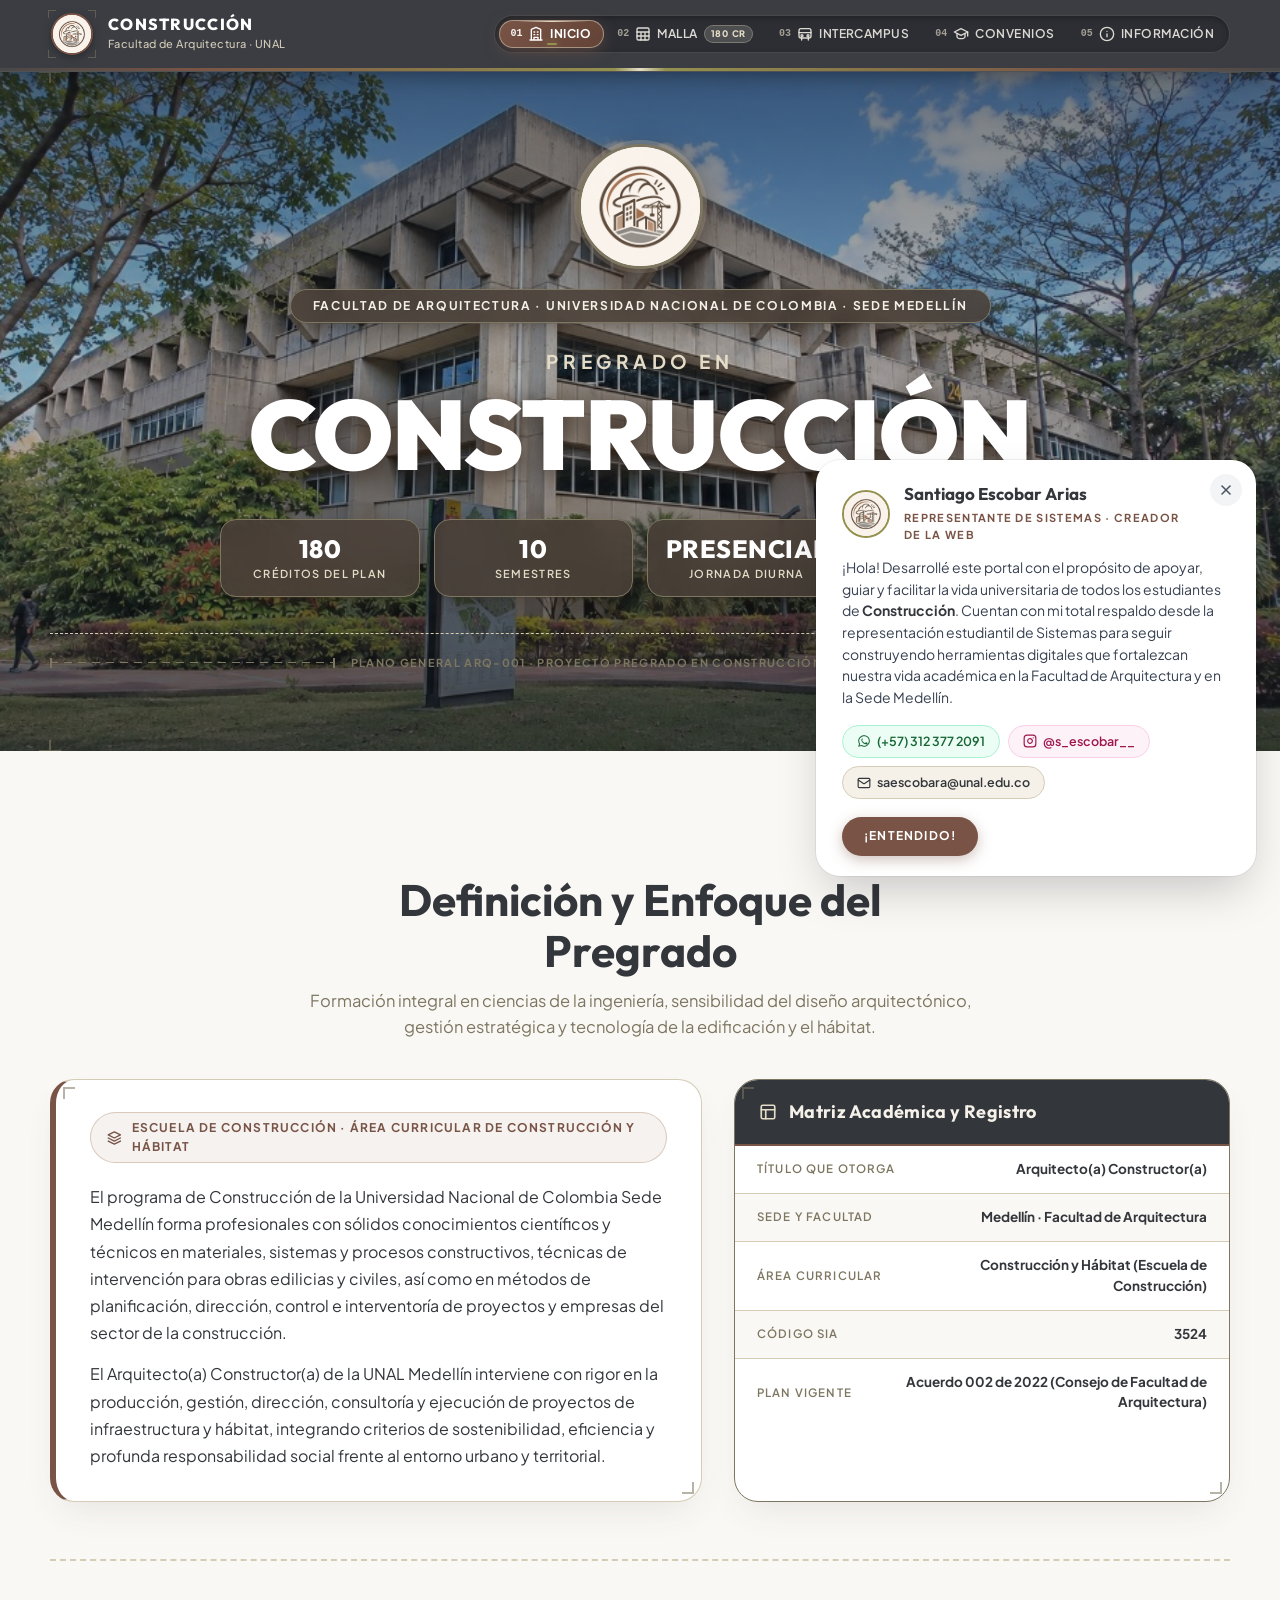
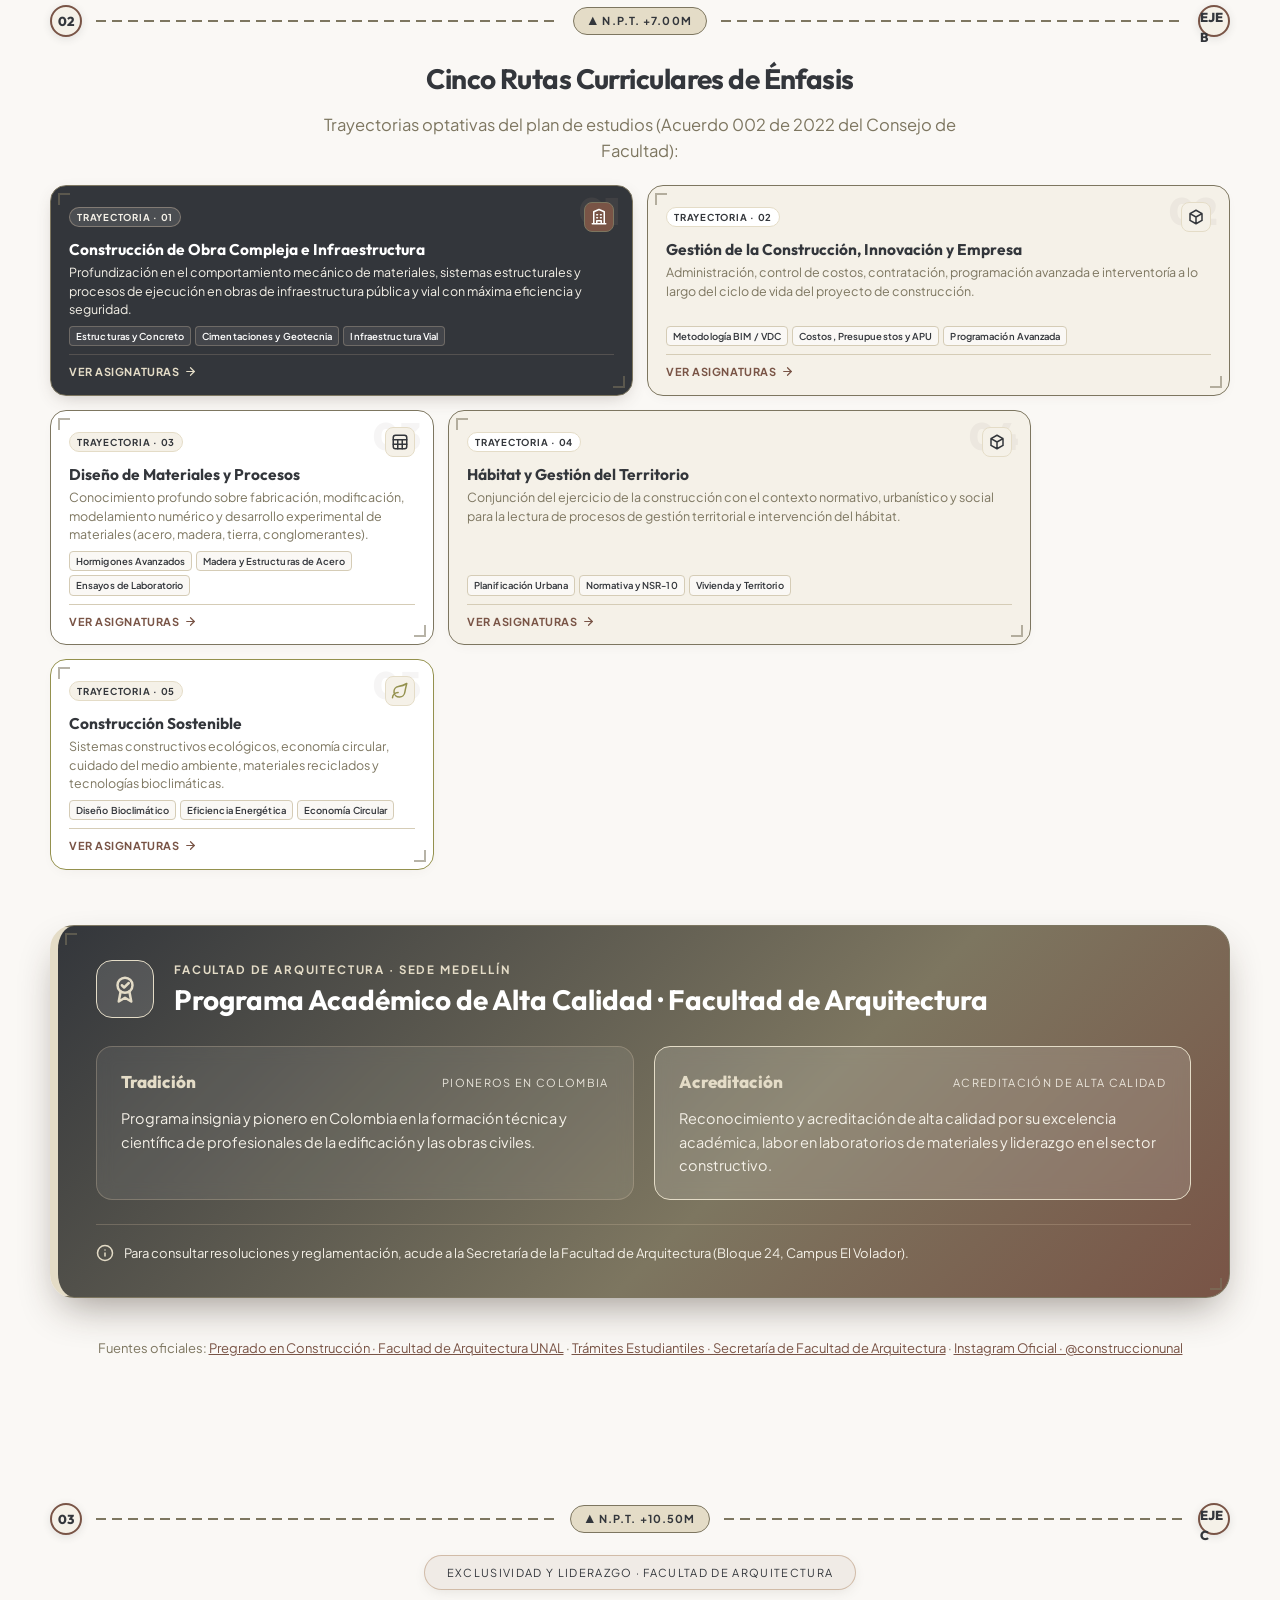
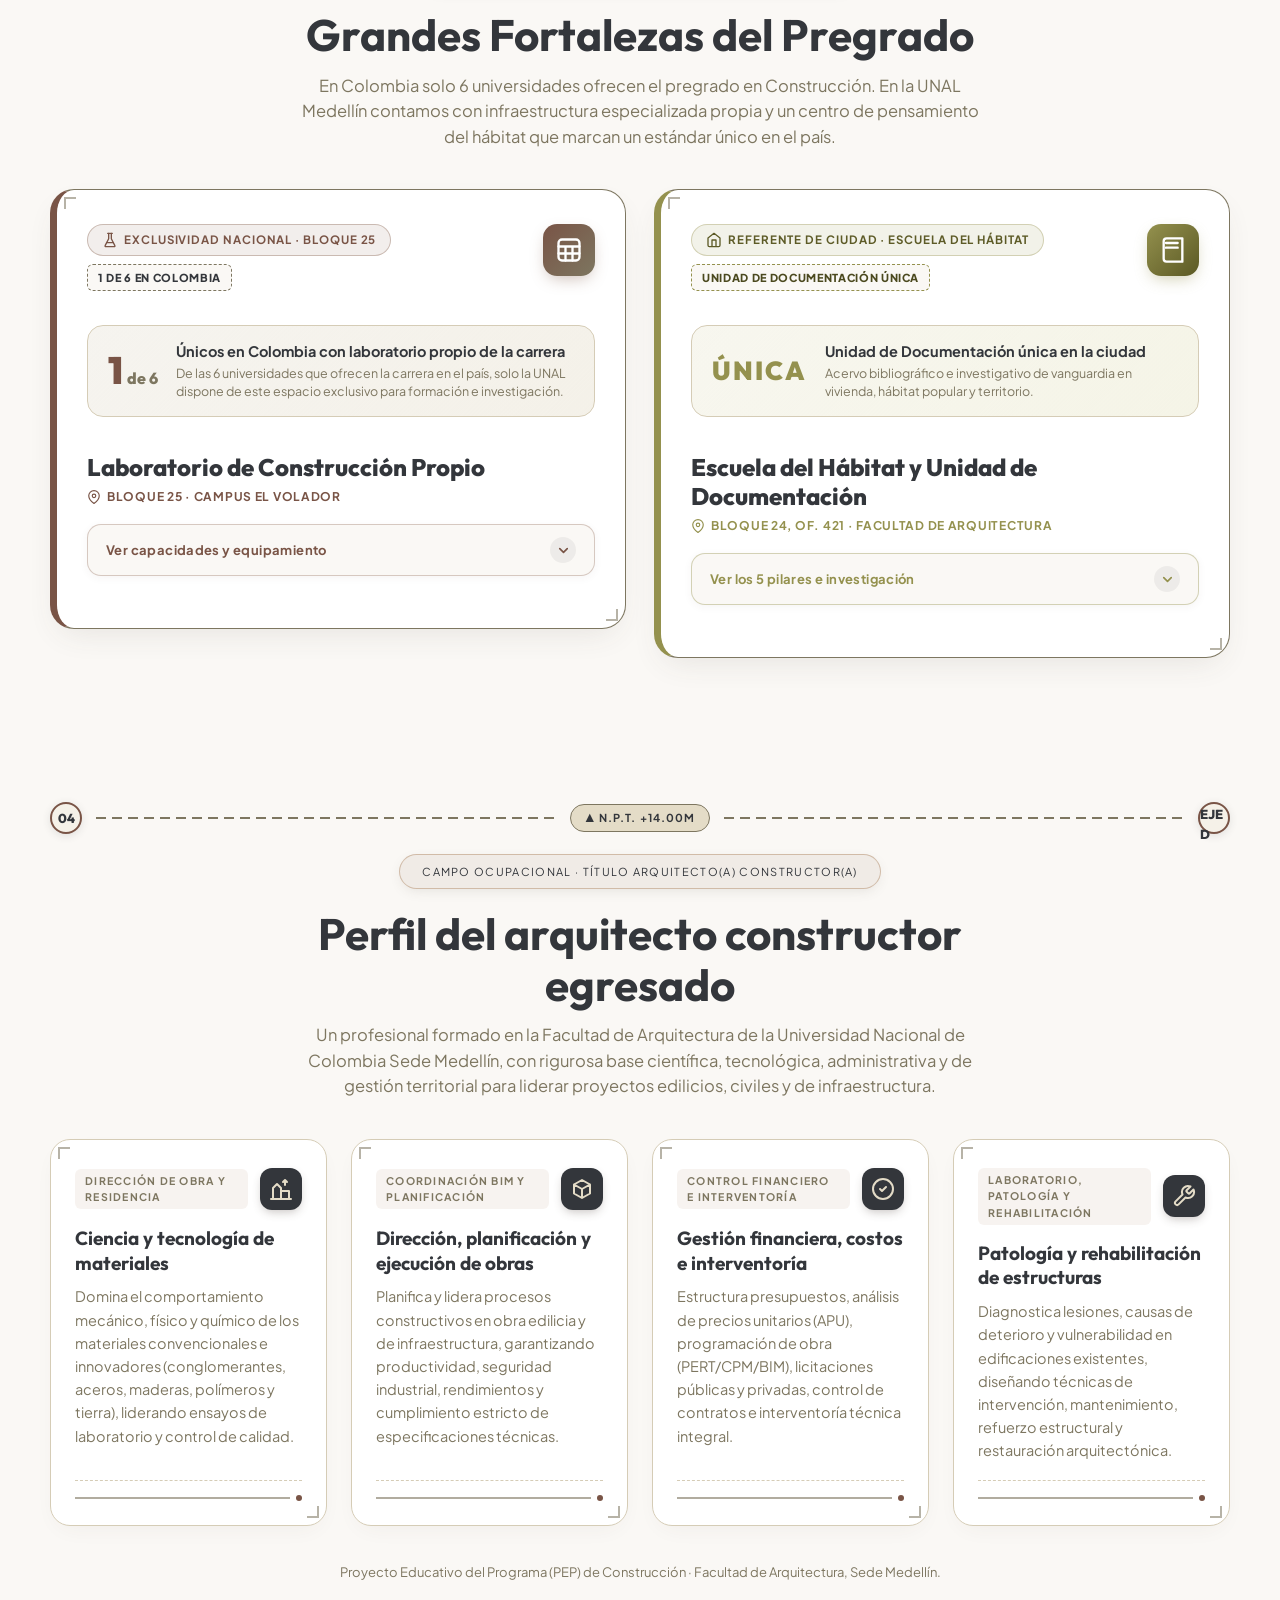
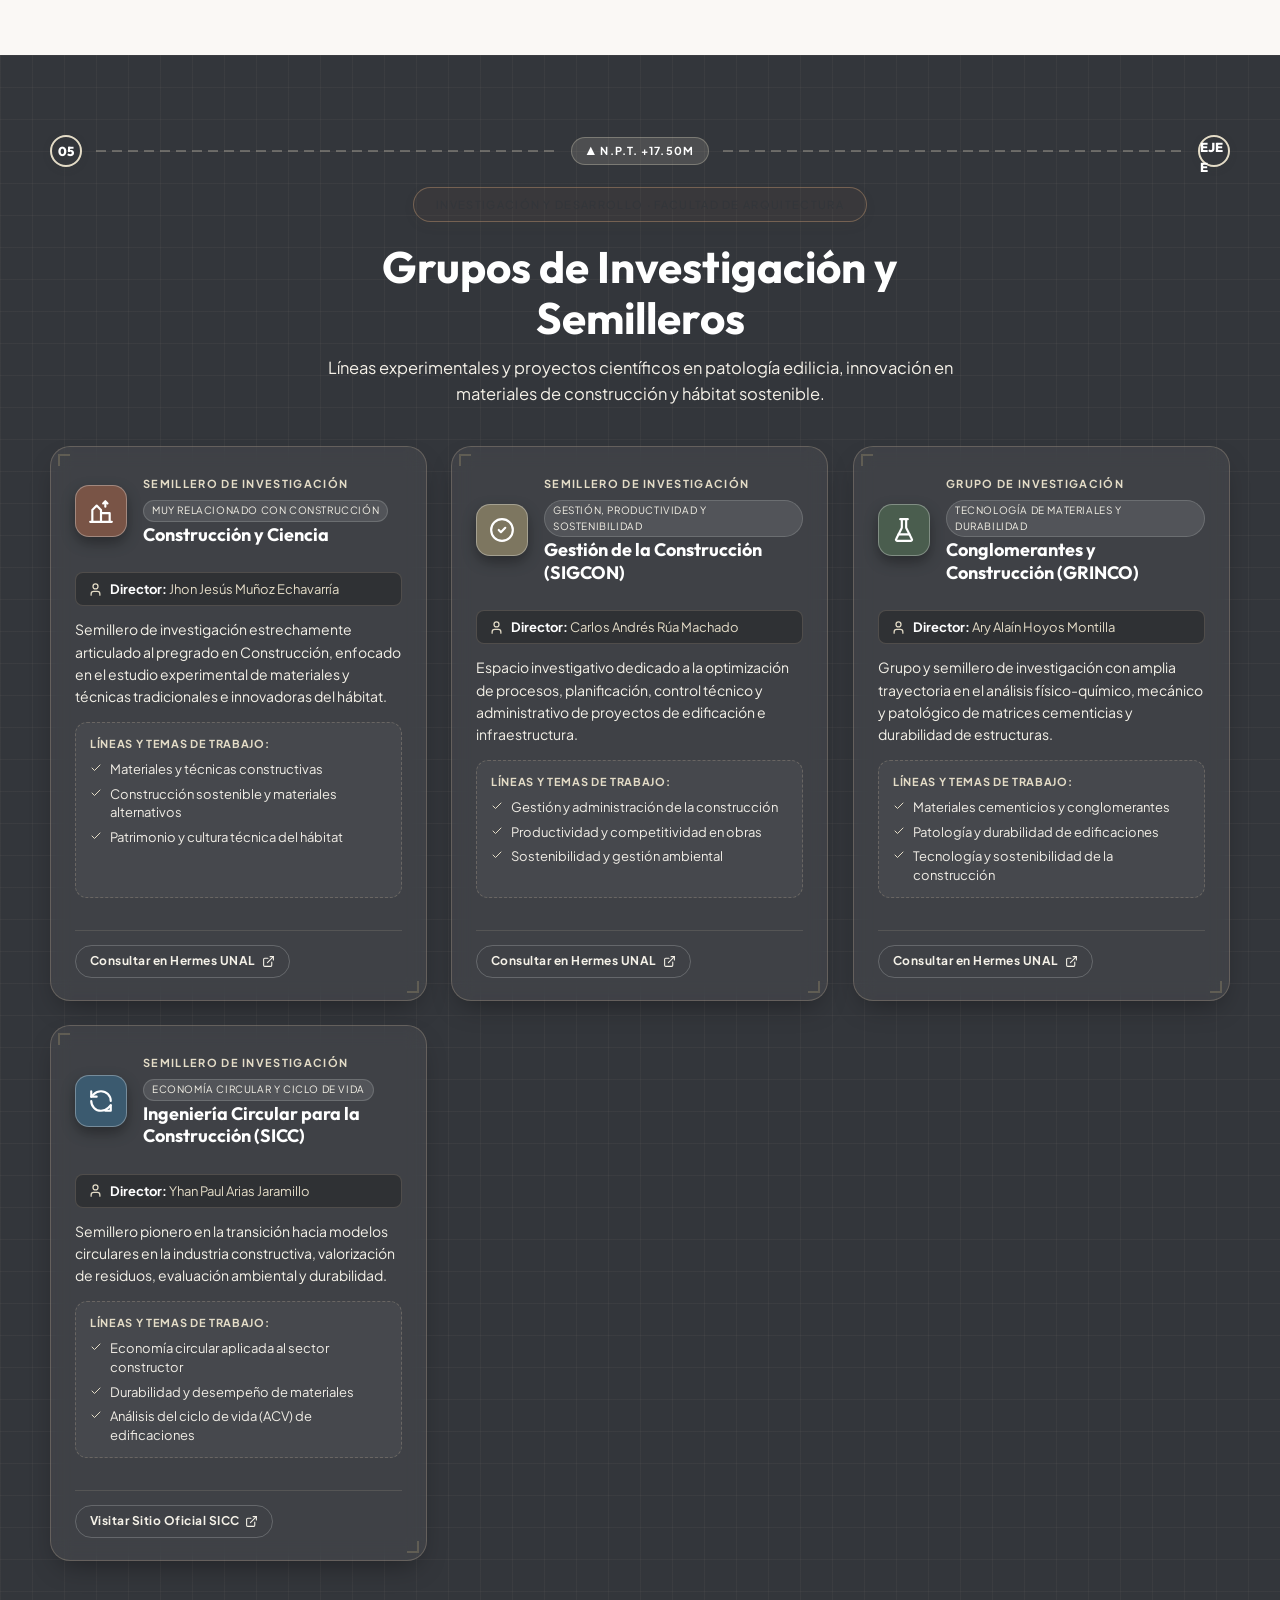
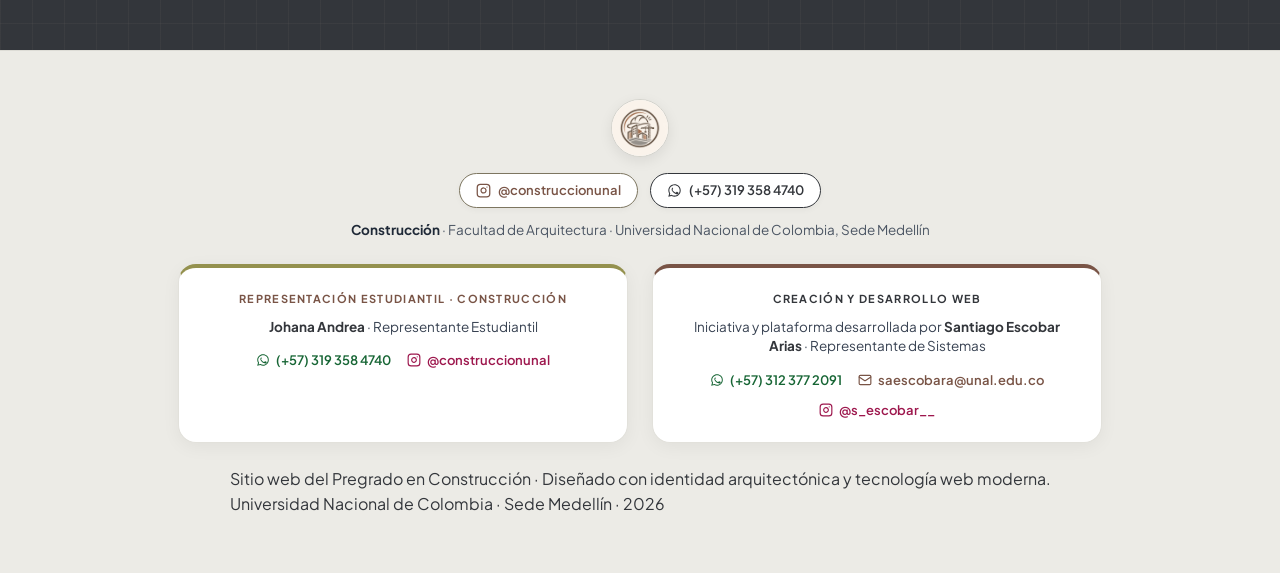
==== commit 601b86df: "Actualización de info" ====
--- a/index.html
+++ b/index.html
@@ -56,6 +56,13 @@
       </div>
     </section>
 
+    <!-- FORTALEZAS Y DIFERENCIALES ÚNICOS DE LA CARRERA -->
+    <section class="seccion fortalezas" id="fortalezas" aria-labelledby="fortalezas-titulo">
+      <div class="contenedor" id="fortalezas-contenido">
+        <p class="cargando">Cargando fortalezas…</p>
+      </div>
+    </section>
+
     <!-- PERFIL DEL EGRESADO: se carga cuando la persona se acerca -->
     <section class="seccion perfil" id="perfil" aria-labelledby="perfil-titulo" data-carga="perfil">
       <div class="contenedor" id="perfil-contenido">
--- a/css/base.css
+++ b/css/base.css
@@ -109,7 +109,7 @@
   position: relative;
   isolation: isolate;
   overflow: hidden;
-  background-color: var(--verde-bosque);
+  background-color: #1e2227;
 }
 .foto::before,
 .foto::after {
@@ -118,14 +118,14 @@
   z-index: -1;
 }
 .foto::before {
-  inset: -14px;
+  inset: 0;
   background-size: cover;
   background-position: center;
-  filter: blur(2px);
+  filter: none;
 }
 .foto::after {
   inset: 0;
-  background: linear-gradient(180deg, rgba(75, 64, 56, 0.88) 0%, rgba(128, 91, 70, 0.8) 55%, rgba(178, 139, 107, 0.55) 100%);
+  background: linear-gradient(180deg, rgba(20, 24, 28, 0.58) 0%, rgba(20, 24, 28, 0.28) 45%, rgba(18, 22, 26, 0.68) 100%);
 }
 .foto--entrada::before { background-image: url(../img/campus-edificio.jpg); }
 .foto--panoramica::before,
--- a/css/inicio.css
+++ b/css/inicio.css
@@ -697,6 +697,486 @@
 }
 
 
+/* ---------- 4. Fortalezas Exclusivas del Pregrado ---------- */
+
+.fortalezas-grid {
+  display: grid;
+  grid-template-columns: repeat(2, 1fr);
+  align-items: start;
+  gap: 28px;
+  margin-top: 24px;
+}
+
+.fortaleza-card {
+  position: relative;
+  display: flex;
+  flex-direction: column;
+  padding: 34px 30px;
+  background: #ffffff;
+  border-radius: 24px;
+  border: 1.5px solid var(--madera);
+  box-shadow: 0 12px 32px -10px rgba(75, 64, 56, 0.12);
+  transition: transform 0.25s ease, box-shadow 0.25s ease, border-color 0.25s ease;
+  overflow: hidden;
+}
+
+.fortaleza-card:hover {
+  transform: translateY(-4px);
+  box-shadow: 0 20px 44px -12px rgba(75, 64, 56, 0.18);
+}
+
+.fortaleza-card--laboratorio {
+  border-left: 7px solid var(--tierra);
+}
+
+.fortaleza-card--habitat {
+  border-left: 7px solid var(--oliva);
+}
+
+.fortaleza-card__cabeza {
+  display: flex;
+  justify-content: space-between;
+  align-items: flex-start;
+  gap: 16px;
+  margin-bottom: 20px;
+}
+
+.fortaleza-card__tags {
+  display: flex;
+  flex-wrap: wrap;
+  align-items: center;
+  gap: 8px;
+}
+
+.fortaleza-badge {
+  display: inline-flex;
+  align-items: center;
+  gap: 6px;
+  padding: 6px 14px;
+  border-radius: 999px;
+  font-family: var(--letra-universidad);
+  font-size: 11.5px;
+  font-weight: 700;
+  letter-spacing: .08em;
+  text-transform: uppercase;
+}
+
+.fortaleza-badge--lab {
+  background: rgba(128, 91, 70, 0.1);
+  border: 1px solid rgba(128, 91, 70, 0.35);
+  color: var(--tierra);
+}
+
+.fortaleza-badge--hab {
+  background: rgba(148, 145, 78, 0.12);
+  border: 1px solid rgba(148, 145, 78, 0.35);
+  color: #5d5b27;
+}
+
+.fortaleza-sello {
+  display: inline-flex;
+  align-items: center;
+  padding: 4px 10px;
+  border-radius: 6px;
+  background: var(--papel);
+  border: 1px dashed var(--madera);
+  font-family: var(--letra-universidad);
+  font-size: 11px;
+  font-weight: 800;
+  letter-spacing: .06em;
+  color: var(--cafe-profundo);
+  text-transform: uppercase;
+}
+
+.fortaleza-sello--verde {
+  border-color: var(--oliva);
+  color: #4b491f;
+}
+
+.fortaleza-card__icono-box {
+  width: 52px;
+  height: 52px;
+  border-radius: 14px;
+  background: linear-gradient(135deg, var(--tierra), var(--madera));
+  color: #ffffff;
+  display: grid;
+  place-items: center;
+  flex-shrink: 0;
+  box-shadow: 0 6px 16px -4px rgba(128, 91, 70, 0.4);
+}
+
+.fortaleza-card__icono-box--hab {
+  background: linear-gradient(135deg, var(--oliva), #5b5924);
+  box-shadow: 0 6px 16px -4px rgba(148, 145, 78, 0.45);
+}
+
+.fortaleza-stat {
+  display: flex;
+  align-items: center;
+  gap: 18px;
+  padding: 16px 20px;
+  border-radius: 16px;
+  background: linear-gradient(135deg, rgba(245, 243, 238, 0.95), rgba(228, 220, 199, 0.4));
+  border: 1px solid var(--linea);
+  margin-bottom: 20px;
+}
+
+.fortaleza-stat--hab {
+  background: linear-gradient(135deg, rgba(247, 246, 238, 0.95), rgba(226, 224, 185, 0.35));
+}
+
+.fortaleza-stat__cifra {
+  display: flex;
+  align-items: baseline;
+  gap: 4px;
+  flex-shrink: 0;
+}
+
+.fortaleza-stat__num {
+  font-family: var(--letra-titulo);
+  font-size: 38px;
+  font-weight: 900;
+  line-height: 1;
+  color: var(--tierra);
+}
+
+.fortaleza-stat--hab .fortaleza-stat__num {
+  font-size: 26px;
+  letter-spacing: .08em;
+  color: var(--oliva);
+}
+
+.fortaleza-stat__den {
+  font-family: var(--letra-titulo);
+  font-size: 16px;
+  font-weight: 800;
+  color: var(--tinta-suave);
+}
+
+.fortaleza-stat__info {
+  display: flex;
+  flex-direction: column;
+  gap: 3px;
+}
+
+.fortaleza-stat__resaltado {
+  font-size: 14.5px;
+  font-weight: 700;
+  color: var(--cafe-profundo);
+  line-height: 1.3;
+}
+
+.fortaleza-stat__bajada {
+  margin: 0;
+  font-size: 12.5px;
+  color: var(--tinta-suave);
+  line-height: 1.45;
+}
+
+.fortaleza-card__resumen {
+  display: flex;
+  flex-direction: column;
+  gap: 14px;
+}
+
+.fortaleza-card__titulares {
+  display: flex;
+  flex-direction: column;
+  gap: 6px;
+  margin-top: 2px;
+}
+
+/* Botón interactivo para desplegar / contraer la card */
+.fortaleza-card__toggle {
+  display: flex;
+  align-items: center;
+  justify-content: space-between;
+  width: 100%;
+  margin-top: 18px;
+  padding: 12px 18px;
+  background: var(--papel, #f7f4ee);
+  border: 1.5px solid rgba(128, 91, 70, 0.3);
+  border-radius: 14px;
+  font-family: var(--letra-universidad);
+  font-size: 13px;
+  font-weight: 700;
+  letter-spacing: .03em;
+  color: var(--tierra);
+  cursor: pointer;
+  transition: all 0.25s cubic-bezier(0.16, 1, 0.3, 1);
+  box-shadow: 0 2px 8px rgba(75, 64, 56, 0.05);
+}
+
+.fortaleza-card__toggle:hover {
+  background: var(--tierra);
+  color: #ffffff;
+  border-color: var(--tierra);
+  box-shadow: 0 4px 14px rgba(128, 91, 70, 0.25);
+  transform: translateY(-1px);
+}
+
+.fortaleza-card--habitat .fortaleza-card__toggle {
+  color: var(--oliva);
+  border-color: rgba(148, 145, 78, 0.38);
+}
+
+.fortaleza-card--habitat .fortaleza-card__toggle:hover {
+  background: var(--oliva);
+  color: #ffffff;
+  border-color: var(--oliva);
+  box-shadow: 0 4px 14px rgba(148, 145, 78, 0.3);
+}
+
+.fortaleza-card__toggle-icono {
+  display: inline-flex;
+  align-items: center;
+  justify-content: center;
+  width: 26px;
+  height: 26px;
+  border-radius: 50%;
+  background: rgba(0, 0, 0, 0.05);
+  color: inherit;
+  transition: transform 0.35s cubic-bezier(0.16, 1, 0.3, 1), background 0.2s ease;
+}
+
+.fortaleza-card__toggle:hover .fortaleza-card__toggle-icono {
+  background: rgba(255, 255, 255, 0.25);
+}
+
+.fortaleza-card.is-abierta .fortaleza-card__toggle-icono {
+  transform: rotate(180deg);
+}
+
+.fortaleza-card.is-abierta .fortaleza-card__toggle {
+  background: rgba(128, 91, 70, 0.08);
+  border-color: var(--tierra);
+}
+
+.fortaleza-card--habitat.is-abierta .fortaleza-card__toggle {
+  background: rgba(148, 145, 78, 0.1);
+  border-color: var(--oliva);
+}
+
+/* Animación con CSS Grid para despliegue ultra suave */
+.fortaleza-card__desplegable {
+  display: grid;
+  grid-template-rows: 0fr;
+  transition: grid-template-rows 0.38s cubic-bezier(0.16, 1, 0.3, 1), opacity 0.3s ease;
+  opacity: 0;
+}
+
+.fortaleza-card.is-abierta .fortaleza-card__desplegable {
+  grid-template-rows: 1fr;
+  opacity: 1;
+}
+
+.fortaleza-card__desplegable-interior {
+  overflow: hidden;
+  display: flex;
+  flex-direction: column;
+  gap: 14px;
+  padding-top: 18px;
+}
+
+.fortaleza-card__titulo {
+  font-family: var(--letra-titulo);
+  font-size: 24px;
+  font-weight: 800;
+  color: var(--cafe-profundo);
+  margin: 0;
+  line-height: 1.2;
+}
+
+.fortaleza-card__ubicacion {
+  display: inline-flex;
+  align-items: center;
+  gap: 6px;
+  font-family: var(--letra-universidad);
+  font-size: 12px;
+  font-weight: 700;
+  letter-spacing: .06em;
+  text-transform: uppercase;
+  color: var(--tierra);
+  margin: 0;
+}
+
+.fortaleza-card--habitat .fortaleza-card__ubicacion {
+  color: var(--oliva);
+}
+
+.fortaleza-card__destacado {
+  margin: 0;
+  font-size: 14.5px;
+  line-height: 1.6;
+  color: var(--cafe-profundo);
+  font-weight: 600;
+  padding: 14px 16px;
+  border-radius: 12px;
+  background: var(--papel);
+  border: 1px solid var(--linea);
+}
+
+.fortaleza-card__descripcion {
+  margin: 0;
+  font-size: 14px;
+  line-height: 1.6;
+  color: var(--tinta);
+}
+
+.fortaleza-card__chips {
+  display: flex;
+  flex-wrap: wrap;
+  gap: 8px;
+  margin-top: 4px;
+}
+
+.fortaleza-chip {
+  display: inline-flex;
+  align-items: center;
+  gap: 6px;
+  padding: 6px 12px;
+  border-radius: 8px;
+  background: var(--marfil);
+  border: 1px solid var(--linea);
+  font-size: 12px;
+  font-weight: 600;
+  color: var(--cafe-profundo);
+  line-height: 1.35;
+}
+
+.fortaleza-chip svg {
+  color: var(--tierra);
+  flex-shrink: 0;
+}
+
+.fortaleza-pilares {
+  display: flex;
+  flex-direction: column;
+  gap: 10px;
+  margin-top: 4px;
+}
+
+.fortaleza-pilares__titulo {
+  font-family: var(--letra-universidad);
+  font-size: 12px;
+  font-weight: 700;
+  letter-spacing: .08em;
+  text-transform: uppercase;
+  color: var(--oliva);
+  margin: 0;
+}
+
+.fortaleza-pilares__lista {
+  list-style: none;
+  padding: 0;
+  margin: 0;
+  display: flex;
+  flex-direction: column;
+  gap: 8px;
+}
+
+.fortaleza-pilar-item {
+  display: flex;
+  align-items: flex-start;
+  gap: 12px;
+  padding: 10px 12px;
+  border-radius: 10px;
+  background: var(--marfil);
+  border: 1px solid var(--linea);
+  transition: border-color 0.2s, background 0.2s;
+}
+
+.fortaleza-pilar-item:hover {
+  border-color: var(--oliva);
+  background: #ffffff;
+}
+
+.fortaleza-pilar-num {
+  display: inline-grid;
+  place-items: center;
+  width: 22px;
+  height: 22px;
+  border-radius: 6px;
+  background: var(--oliva);
+  color: #ffffff;
+  font-family: var(--letra-titulo);
+  font-size: 11px;
+  font-weight: 800;
+  flex-shrink: 0;
+  margin-top: 2px;
+}
+
+.fortaleza-pilar-contenido {
+  font-size: 13px;
+  line-height: 1.45;
+  color: var(--tinta);
+}
+
+.fortaleza-pilar-nombre {
+  color: var(--cafe-profundo);
+  font-weight: 700;
+  margin-right: 4px;
+}
+
+.fortaleza-pilar-detalle {
+  color: var(--tinta-suave);
+}
+
+.fortaleza-card__pie {
+  margin-top: auto;
+  padding-top: 24px;
+}
+
+.boton-fortaleza {
+  display: inline-flex;
+  align-items: center;
+  justify-content: center;
+  gap: 10px;
+  width: 100%;
+  padding: 13px 22px;
+  border-radius: 999px;
+  font-family: var(--letra-universidad);
+  font-size: 13px;
+  font-weight: 700;
+  letter-spacing: .05em;
+  text-transform: uppercase;
+  text-decoration: none;
+  color: #ffffff;
+  background: var(--tierra);
+  border: 1.5px solid var(--madera);
+  box-shadow: 0 4px 14px -3px rgba(128, 91, 70, 0.4);
+  transition: all 0.2s ease;
+}
+
+.boton-fortaleza:hover {
+  background: var(--madera);
+  transform: translateY(-2px);
+  box-shadow: 0 8px 20px -3px rgba(128, 91, 70, 0.5);
+  color: #ffffff;
+}
+
+.boton-fortaleza--hab {
+  background: var(--oliva);
+  border-color: #615f27;
+  box-shadow: 0 4px 14px -3px rgba(148, 145, 78, 0.45);
+}
+
+.boton-fortaleza--hab:hover {
+  background: #5b5924;
+  box-shadow: 0 8px 20px -3px rgba(148, 145, 78, 0.55);
+}
+
+@media (max-width: 960px) {
+  .fortalezas-grid {
+    grid-template-columns: 1fr;
+    gap: 22px;
+  }
+  .fortaleza-card {
+    padding: 26px 20px;
+  }
+}
+
+
 /* ---------- 5. Perfil del Arquitecto(a) Constructor(a) ---------- */
 
 .perfil__rejilla-profesional {
@@ -1019,6 +1499,13 @@
   gap: 2px;
 }
 
+.grupo-card__tags-top {
+  display: flex;
+  flex-wrap: wrap;
+  align-items: center;
+  gap: 8px;
+}
+
 .grupo-card__tipo {
   font-family: var(--letra-universidad);
   font-size: 11px;
@@ -1028,19 +1515,92 @@
   font-weight: 700;
 }
 
+.grupo-card__subtipo {
+  font-family: var(--letra-universidad);
+  font-size: 10px;
+  letter-spacing: .06em;
+  text-transform: uppercase;
+  background: rgba(255, 255, 255, 0.1);
+  color: var(--marfil);
+  padding: 2px 8px;
+  border-radius: 999px;
+  border: 1px solid rgba(255, 255, 255, 0.15);
+}
+
 .grupo-card__nombre {
   font-family: var(--letra-titulo);
   font-size: 18px;
   font-weight: 700;
   color: #ffffff;
   line-height: 1.25;
+}
+
+.grupo-card__director {
+  display: inline-flex;
+  align-items: center;
+  gap: 7px;
+  margin: 10px 0 12px;
+  padding: 6px 12px;
+  border-radius: 8px;
+  background: rgba(0, 0, 0, 0.25);
+  border: 1px solid rgba(213, 191, 165, 0.2);
+  color: var(--arena);
+  font-size: 13px;
+}
+
+.grupo-card__director strong {
+  color: #ffffff;
 }
 
 .grupo-card__descripcion {
   font-size: 14px;
   line-height: 1.6;
   color: var(--marfil);
+  margin-bottom: 14px;
+}
+
+.grupo-card__lineas-box {
+  background: rgba(255, 255, 255, 0.04);
+  border: 1px dashed rgba(213, 191, 165, 0.25);
+  border-radius: 12px;
+  padding: 12px 14px;
+  margin-bottom: 12px;
   flex: 1;
+}
+
+.grupo-card__lineas-label {
+  display: block;
+  font-family: var(--letra-universidad);
+  font-size: 11px;
+  text-transform: uppercase;
+  letter-spacing: .06em;
+  color: var(--arena);
+  font-weight: 700;
+  margin-bottom: 8px;
+}
+
+.grupo-card__lineas {
+  list-style: none;
+  margin: 0;
+  padding: 0;
+  display: flex;
+  flex-direction: column;
+  gap: 6px;
+}
+
+.grupo-card__linea-item {
+  display: flex;
+  align-items: flex-start;
+  gap: 8px;
+  font-size: 13px;
+  line-height: 1.45;
+  color: #f1ede6;
+}
+
+.grupo-card__bullet {
+  color: var(--arena);
+  flex-shrink: 0;
+  margin-top: 2px;
 }
 
 .grupo-card__acciones {
@@ -1397,9 +1957,13 @@
 .perfil__rejilla-profesional .rasgo-profesional:nth-child(3) { transition-delay: 0.22s; }
 .perfil__rejilla-profesional .rasgo-profesional:nth-child(4) { transition-delay: 0.30s; }
 
+.fortalezas-grid .fortaleza-card:nth-child(1) { transition-delay: 0.08s; }
+.fortalezas-grid .fortaleza-card:nth-child(2) { transition-delay: 0.22s; }
+
 .semilleros-grid .grupo-card:nth-child(1) { transition-delay: 0.08s; }
-.semilleros-grid .grupo-card:nth-child(2) { transition-delay: 0.18s; }
-.semilleros-grid .grupo-card:nth-child(3) { transition-delay: 0.28s; }
+.semilleros-grid .grupo-card:nth-child(2) { transition-delay: 0.16s; }
+.semilleros-grid .grupo-card:nth-child(3) { transition-delay: 0.24s; }
+.semilleros-grid .grupo-card:nth-child(4) { transition-delay: 0.32s; }
 
 /* Cota inferior de rasgo profesional animada */
 .rasgo-profesional .rasgo-profesional__cota-linea {
